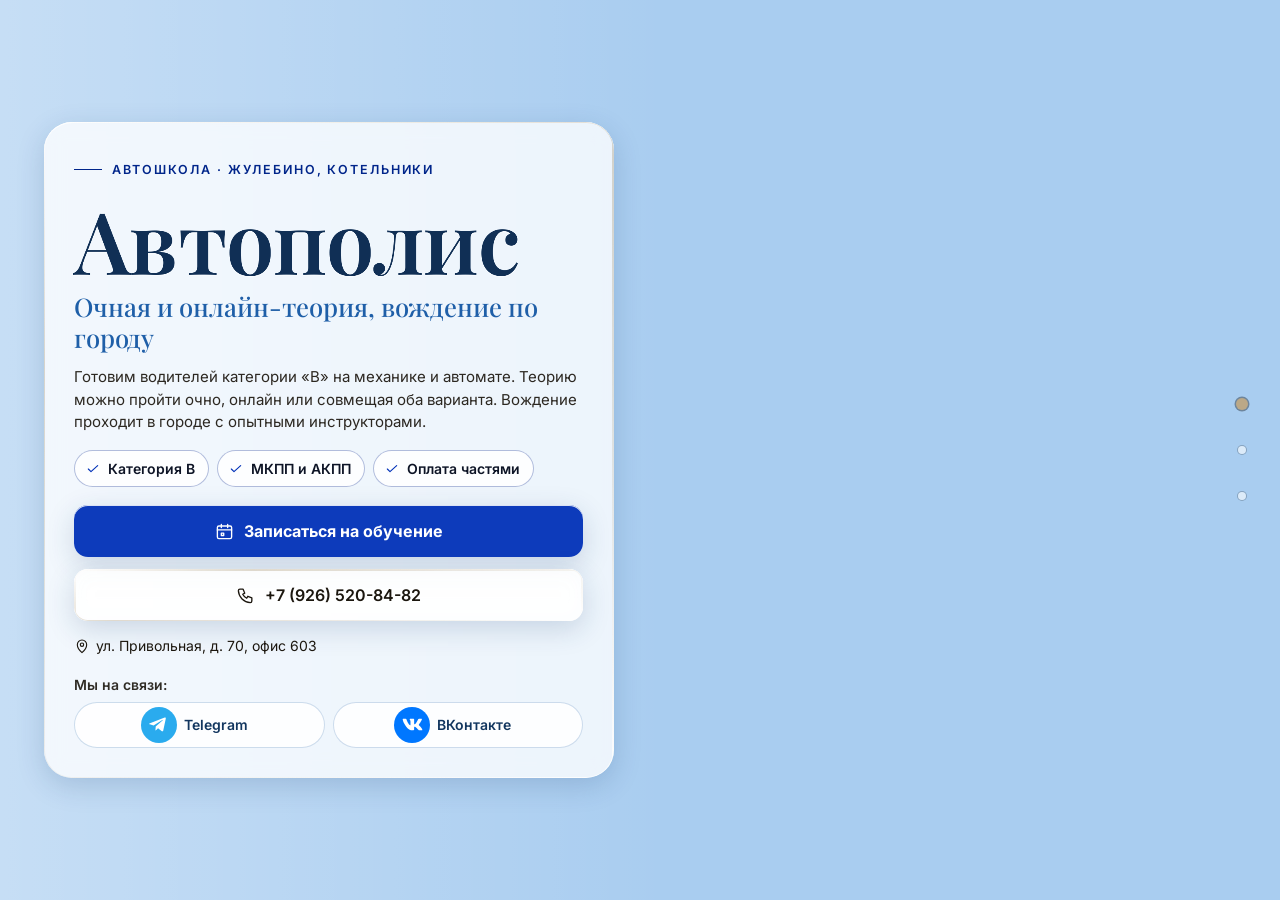
==== index.html @ 6a0407eb "Автошкола: этап 1 — главная, цены, контакты" ====
<!DOCTYPE html>
<html lang="ru" data-theme="light">
<head>
<meta charset="utf-8">
<meta name="viewport" content="width=device-width, initial-scale=1, viewport-fit=cover">
<title>Автошкола «Автополис» в Жулебино — права категории B, от 38 990 ₽</title>
<meta name="description" content="Автошкола «Автополис» в Жулебино, Москва: категория B, механика и автомат, очная и онлайн-теория, вождение по городу. Тарифы от 38 990 ₽. Телефон +7 (926) 520-84-82.">
<meta name="robots" content="noindex, nofollow, noarchive">
<meta name="geo.region" content="RU-SPE">
<meta name="geo.placename" content="Санкт-Петербург">
<meta name="geo.position" content="59.8944504;30.4585142">
<meta name="ICBM" content="59.8944504, 30.4585142">
<meta property="og:type" content="website">
<meta property="og:locale" content="ru_RU">
<meta property="og:site_name" content="Автошкола «Автополис»">
<meta property="og:title" content="Автошкола «Автополис» в Жулебино — права категории B, от 38 990 ₽">
<meta property="og:description" content="Автошкола «Автополис» в Жулебино, Москва: категория B, механика и автомат, очная и онлайн-теория, вождение по городу. Тарифы от 38 990 ₽. Телефон +7 (926) 520-84-82.">
<meta name="twitter:card" content="summary_large_image">
<meta name="twitter:title" content="Автошкола «Автополис» в Жулебино — права категории B, от 38 990 ₽">
<meta name="twitter:description" content="Автошкола «Автополис» в Жулебино, Москва: категория B, механика и автомат, очная и онлайн-теория, вождение по городу. Тарифы от 38 990 ₽. Телефон +7 (926) 520-84-82.">
<meta name="theme-color" content="#f0f4fe">
<link rel="icon" href="data:image/svg+xml,%3Csvg%20xmlns%3D%22http%3A//www.w3.org/2000/svg%22%20viewBox%3D%220%200%2064%2064%22%3E%3Crect%20width%3D%2264%22%20height%3D%2264%22%20rx%3D%2214%22%20fill%3D%22%231f5fa8%22/%3E%3Ccircle%20cx%3D%2232%22%20cy%3D%2232%22%20r%3D%2217%22%20fill%3D%22none%22%20stroke%3D%22%23fff%22%20stroke-width%3D%225%22/%3E%3Ccircle%20cx%3D%2232%22%20cy%3D%2232%22%20r%3D%225%22%20fill%3D%22%23ffc54d%22/%3E%3C/svg%3E">
<script>document.documentElement.classList.add('js');try{var _i=parseInt(localStorage.getItem('nb_fs2'),10),_f=[1,1.15,1.3,1.5][_i];if(_f)document.documentElement.style.setProperty('--fs',_f)}catch(e){}</script>
<style id="hero-timing">:root{--hero-d:1.2s}</style>
<link rel="preload" as="image" href="img/hero-poster.jpg" fetchpriority="high">
<!-- шрифты лежат внутри сайта: Google Fonts у российской аудитории режется -->
<style>
@font-face{font-family:'Inter';font-style:normal;font-weight:400;font-display:swap;src:url(assets/fonts/inter-400-cyrillic-ext.woff2) format('woff2');unicode-range:U+0460-052F, U+1C80-1C8A, U+20B4, U+2DE0-2DFF, U+A640-A69F, U+FE2E-FE2F}
@font-face{font-family:'Inter';font-style:normal;font-weight:400;font-display:swap;src:url(assets/fonts/inter-400-cyrillic.woff2) format('woff2');unicode-range:U+0301, U+0400-045F, U+0490-0491, U+04B0-04B1, U+2116}
@font-face{font-family:'Inter';font-style:normal;font-weight:400;font-display:swap;src:url(assets/fonts/inter-400-latin-ext.woff2) format('woff2');unicode-range:U+0100-02BA, U+02BD-02C5, U+02C7-02CC, U+02CE-02D7, U+02DD-02FF, U+0304, U+0308, U+0329, U+1D00-1DBF, U+1E00-1E9F, U+1EF2-1EFF, U+2020, U+20A0-20AB, U+20AD-20C0, U+2113, U+2C60-2C7F, U+A720-A7FF}
@font-face{font-family:'Inter';font-style:normal;font-weight:400;font-display:swap;src:url(assets/fonts/inter-400-latin.woff2) format('woff2');unicode-range:U+0000-00FF, U+0131, U+0152-0153, U+02BB-02BC, U+02C6, U+02DA, U+02DC, U+0304, U+0308, U+0329, U+2000-206F, U+20AC, U+2122, U+2191, U+2193, U+2212, U+2215, U+FEFF, U+FFFD}
@font-face{font-family:'Inter';font-style:normal;font-weight:500;font-display:swap;src:url(assets/fonts/inter-500-cyrillic-ext.woff2) format('woff2');unicode-range:U+0460-052F, U+1C80-1C8A, U+20B4, U+2DE0-2DFF, U+A640-A69F, U+FE2E-FE2F}
@font-face{font-family:'Inter';font-style:normal;font-weight:500;font-display:swap;src:url(assets/fonts/inter-500-cyrillic.woff2) format('woff2');unicode-range:U+0301, U+0400-045F, U+0490-0491, U+04B0-04B1, U+2116}
@font-face{font-family:'Inter';font-style:normal;font-weight:500;font-display:swap;src:url(assets/fonts/inter-500-latin-ext.woff2) format('woff2');unicode-range:U+0100-02BA, U+02BD-02C5, U+02C7-02CC, U+02CE-02D7, U+02DD-02FF, U+0304, U+0308, U+0329, U+1D00-1DBF, U+1E00-1E9F, U+1EF2-1EFF, U+2020, U+20A0-20AB, U+20AD-20C0, U+2113, U+2C60-2C7F, U+A720-A7FF}
@font-face{font-family:'Inter';font-style:normal;font-weight:500;font-display:swap;src:url(assets/fonts/inter-500-latin.woff2) format('woff2');unicode-range:U+0000-00FF, U+0131, U+0152-0153, U+02BB-02BC, U+02C6, U+02DA, U+02DC, U+0304, U+0308, U+0329, U+2000-206F, U+20AC, U+2122, U+2191, U+2193, U+2212, U+2215, U+FEFF, U+FFFD}
@font-face{font-family:'Inter';font-style:normal;font-weight:600;font-display:swap;src:url(assets/fonts/inter-600-cyrillic-ext.woff2) format('woff2');unicode-range:U+0460-052F, U+1C80-1C8A, U+20B4, U+2DE0-2DFF, U+A640-A69F, U+FE2E-FE2F}
@font-face{font-family:'Inter';font-style:normal;font-weight:600;font-display:swap;src:url(assets/fonts/inter-600-cyrillic.woff2) format('woff2');unicode-range:U+0301, U+0400-045F, U+0490-0491, U+04B0-04B1, U+2116}
@font-face{font-family:'Inter';font-style:normal;font-weight:600;font-display:swap;src:url(assets/fonts/inter-600-latin-ext.woff2) format('woff2');unicode-range:U+0100-02BA, U+02BD-02C5, U+02C7-02CC, U+02CE-02D7, U+02DD-02FF, U+0304, U+0308, U+0329, U+1D00-1DBF, U+1E00-1E9F, U+1EF2-1EFF, U+2020, U+20A0-20AB, U+20AD-20C0, U+2113, U+2C60-2C7F, U+A720-A7FF}
@font-face{font-family:'Inter';font-style:normal;font-weight:600;font-display:swap;src:url(assets/fonts/inter-600-latin.woff2) format('woff2');unicode-range:U+0000-00FF, U+0131, U+0152-0153, U+02BB-02BC, U+02C6, U+02DA, U+02DC, U+0304, U+0308, U+0329, U+2000-206F, U+20AC, U+2122, U+2191, U+2193, U+2212, U+2215, U+FEFF, U+FFFD}
@font-face{font-family:'Inter';font-style:normal;font-weight:700;font-display:swap;src:url(assets/fonts/inter-700-cyrillic-ext.woff2) format('woff2');unicode-range:U+0460-052F, U+1C80-1C8A, U+20B4, U+2DE0-2DFF, U+A640-A69F, U+FE2E-FE2F}
@font-face{font-family:'Inter';font-style:normal;font-weight:700;font-display:swap;src:url(assets/fonts/inter-700-cyrillic.woff2) format('woff2');unicode-range:U+0301, U+0400-045F, U+0490-0491, U+04B0-04B1, U+2116}
@font-face{font-family:'Inter';font-style:normal;font-weight:700;font-display:swap;src:url(assets/fonts/inter-700-latin-ext.woff2) format('woff2');unicode-range:U+0100-02BA, U+02BD-02C5, U+02C7-02CC, U+02CE-02D7, U+02DD-02FF, U+0304, U+0308, U+0329, U+1D00-1DBF, U+1E00-1E9F, U+1EF2-1EFF, U+2020, U+20A0-20AB, U+20AD-20C0, U+2113, U+2C60-2C7F, U+A720-A7FF}
@font-face{font-family:'Inter';font-style:normal;font-weight:700;font-display:swap;src:url(assets/fonts/inter-700-latin.woff2) format('woff2');unicode-range:U+0000-00FF, U+0131, U+0152-0153, U+02BB-02BC, U+02C6, U+02DA, U+02DC, U+0304, U+0308, U+0329, U+2000-206F, U+20AC, U+2122, U+2191, U+2193, U+2212, U+2215, U+FEFF, U+FFFD}
@font-face{font-family:'Playfair Display';font-style:normal;font-weight:500;font-display:swap;src:url(assets/fonts/playfair-display-500-cyrillic.woff2) format('woff2');unicode-range:U+0301, U+0400-045F, U+0490-0491, U+04B0-04B1, U+2116}
@font-face{font-family:'Playfair Display';font-style:normal;font-weight:500;font-display:swap;src:url(assets/fonts/playfair-display-500-latin-ext.woff2) format('woff2');unicode-range:U+0100-02BA, U+02BD-02C5, U+02C7-02CC, U+02CE-02D7, U+02DD-02FF, U+0304, U+0308, U+0329, U+1D00-1DBF, U+1E00-1E9F, U+1EF2-1EFF, U+2020, U+20A0-20AB, U+20AD-20C0, U+2113, U+2C60-2C7F, U+A720-A7FF}
@font-face{font-family:'Playfair Display';font-style:normal;font-weight:500;font-display:swap;src:url(assets/fonts/playfair-display-500-latin.woff2) format('woff2');unicode-range:U+0000-00FF, U+0131, U+0152-0153, U+02BB-02BC, U+02C6, U+02DA, U+02DC, U+0304, U+0308, U+0329, U+2000-206F, U+20AC, U+2122, U+2191, U+2193, U+2212, U+2215, U+FEFF, U+FFFD}
@font-face{font-family:'Playfair Display';font-style:normal;font-weight:600;font-display:swap;src:url(assets/fonts/playfair-display-600-cyrillic.woff2) format('woff2');unicode-range:U+0301, U+0400-045F, U+0490-0491, U+04B0-04B1, U+2116}
@font-face{font-family:'Playfair Display';font-style:normal;font-weight:600;font-display:swap;src:url(assets/fonts/playfair-display-600-latin-ext.woff2) format('woff2');unicode-range:U+0100-02BA, U+02BD-02C5, U+02C7-02CC, U+02CE-02D7, U+02DD-02FF, U+0304, U+0308, U+0329, U+1D00-1DBF, U+1E00-1E9F, U+1EF2-1EFF, U+2020, U+20A0-20AB, U+20AD-20C0, U+2113, U+2C60-2C7F, U+A720-A7FF}
@font-face{font-family:'Playfair Display';font-style:normal;font-weight:600;font-display:swap;src:url(assets/fonts/playfair-display-600-latin.woff2) format('woff2');unicode-range:U+0000-00FF, U+0131, U+0152-0153, U+02BB-02BC, U+02C6, U+02DA, U+02DC, U+0304, U+0308, U+0329, U+2000-206F, U+20AC, U+2122, U+2191, U+2193, U+2212, U+2215, U+FEFF, U+FFFD}
/* ===== Notary site — generator stylesheet (light warm base, dark theme by toggle) ===== */
:root{
  --p100:#665230; --p90:#97825e; --p80:#bba887; --p70:#c2b9a9; --p50:#dad5ce; --p40:#e0dedb;
  --p30:#eeece9; --p20:#f1f1f0; --p10:#f8f8f8; --n100:#0e0f11; --n90:#3c404b; --n10:#fff;

  --bg:var(--p10); --bg2:var(--p20); --bg3:var(--p30); --card:var(--n10); --text:var(--n100); --muted:var(--n90);
  --line:var(--p50); --line2:var(--p40); --accent:var(--p90); --accent-d:var(--p100); --accent-l:var(--p80); --accent-soft:var(--p30);
  --on-accent:#fff; --shadow:0 1px 10px rgba(51,51,51,.10); --shadow-lg:0 12px 40px rgba(30,24,10,.14);
  --hero-ov1:rgba(14,15,17,.72); --hero-ov2:rgba(14,15,17,.30); --sec-ov:rgba(248,248,248,.72);
  --ok:#2e8b57; --bad:#b4453b;
  /* те же цвета составляющими: rgba() понимают все браузеры, color-mix() — нет */
  --bg-rgb:248,248,248; --card-rgb:255,255,255; --accent-rgb:151,130,94; --ok-rgb:46,139,87;

  --zc:var(--fs); --fs:1; --vwu:calc(1vw / var(--fs)); --vhu:calc(1vh / var(--fs));   /* масштаб текста (А−/А+) и «честные» vw/vh под ним */
  --hdr-h:68px; --bar-h:70px; --vh:calc(100*var(--vhu)); --gap:24px; --radius:14px; --radius-s:10px;
  --font:"Inter",Tahoma,Arial,sans-serif; --serif:"Playfair Display",Georgia,"Times New Roman",serif;
  --ease:cubic-bezier(.65,.05,.36,1); --speed:520ms;
}
html[data-theme="dark"]{
  --bg:#17150f; --bg2:#1d1a13; --bg3:#252117; --card:#221e15; --text:#f1ebdf; --muted:#b9ae98;
  --line:#3a3325; --line2:#2f2a1e; --accent:#c9b17f; --accent-d:#e0cf9f; --accent-l:#8d7b58; --accent-soft:#2a251a;
  --on-accent:#17150f; --shadow:0 1px 12px rgba(0,0,0,.45); --shadow-lg:0 14px 40px rgba(0,0,0,.55);
  --hero-ov1:rgba(10,9,6,.80); --hero-ov2:rgba(10,9,6,.40); --sec-ov:rgba(16,15,12,.76);
  --bg-rgb:23,21,15; --card-rgb:34,30,21; --accent-rgb:201,177,127;
}

*,*::before,*::after{box-sizing:border-box}
/* А−/А+: весь сайт — шапка, плашки, меню, формы, окна — растёт пропорционально, как при увеличении масштаба в браузере */
html{-webkit-text-size-adjust:100%;scroll-behavior:auto;zoom:var(--fs,1)}
html,body{height:100%;margin:0;overflow:hidden;background:var(--bg);color:var(--text);
  font-family:var(--font);font-size:16px;line-height:1.55;-webkit-font-smoothing:antialiased}
body{overscroll-behavior:none;position:relative}
a{color:inherit;text-decoration:none}
img{display:block;max-width:100%}
button{font:inherit;color:inherit;background:none;border:0;padding:0;cursor:pointer}
input,select,textarea{font:inherit;color:inherit}
h1,h2,h3,h4,p{margin:0}
ul{margin:0;padding:0;list-style:none}
svg{display:block}
.ico{width:22px;height:22px;stroke:currentColor;fill:none;stroke-width:1.7;stroke-linecap:round;stroke-linejoin:round;flex:none}
.vh{position:absolute!important;width:1px;height:1px;overflow:hidden;clip:rect(0 0 0 0);white-space:nowrap}

/* ---------- typography helpers ---------- */
.kicker{display:inline-flex;align-items:center;gap:10px;font-size:13px;font-weight:600;letter-spacing:.14em;text-transform:uppercase;color:var(--accent)}
.kicker::before{content:"";width:28px;height:1px;background:var(--accent)}
.h2{font-size:clamp(26px,calc(3.2*var(--vwu,1vw)),40px);font-weight:600;letter-spacing:-.02em;line-height:1.12;margin-top:10px}
.lead{color:var(--muted);font-size:17px;max-width:640px;margin-top:12px}
.sec-head{margin-bottom:28px}
#contacts .sec-head{margin-bottom:18px}

/* ---------- buttons ---------- */
.btn{display:inline-flex;align-items:center;justify-content:center;gap:10px;min-height:48px;padding:0 22px;border-radius:999px;
  font-weight:600;font-size:15px;line-height:1;border:1.5px solid transparent;transition:background .25s,color .25s,border-color .25s,transform .2s,box-shadow .25s;white-space:nowrap}
.btn:active{transform:translateY(1px)}
.btn-primary{background:var(--accent-d);color:var(--on-accent);border-color:var(--accent-d)}
.btn-primary:hover{background:var(--accent);border-color:var(--accent);color:#fff}
html[data-theme="dark"] .btn-primary:hover{color:#17150f}
.btn-ghost{border-color:var(--line);color:var(--text);background:var(--card)}
.btn-ghost:hover{border-color:var(--accent);color:var(--accent-d)}
.btn-light{background:rgba(255,255,255,.14);color:#fff;border-color:rgba(255,255,255,.55);backdrop-filter:blur(6px)}
.btn-light:hover{background:#fff;color:var(--n100)}
.btn-white{background:#fff;color:var(--n100);border-color:#fff}
.btn-white:hover{background:var(--p30);border-color:var(--p30)}
.btn .ico{width:18px;height:18px}
.btn-sm{min-height:44px;padding:0 16px;font-size:14px}

/* ---------- header ---------- */
.hdr{position:fixed;top:0;left:0;right:0;height:var(--hdr-h);z-index:200;display:flex;align-items:center;
  zoom:calc(1 / var(--zc,1)); --vwu:1vw; --vhu:1vh;   /* А−/А+ шапку не трогают: она всегда как при 100 % (страница в zoom, шапка — встречный zoom) */
  background:rgba(var(--bg-rgb),.88);backdrop-filter:blur(12px);-webkit-backdrop-filter:blur(12px);
  border-bottom:1px solid var(--line2);transition:background .3s}
.hdr-in{width:100%;max-width:1280px;margin:0 auto;padding:0 28px;display:flex;align-items:center;gap:24px}
.brand{display:flex;align-items:center;gap:12px;min-width:0;min-height:44px}
.mono-img{object-fit:contain;background:#fff;padding:2px;box-sizing:border-box}
.mono{width:42px;height:42px;border-radius:12px;background:var(--accent-d);color:var(--on-accent);display:grid;place-items:center;
  font-family:var(--serif);font-size:20px;font-weight:600;flex:none;letter-spacing:.02em}
.brand-t{display:flex;flex-direction:column;line-height:1.15;min-width:0}
.brand-n{font-weight:600;font-size:15px;white-space:nowrap;overflow:hidden;text-overflow:ellipsis}
.brand-s{font-size:13px;color:var(--muted);white-space:nowrap;overflow:hidden;text-overflow:ellipsis}
.nav{display:flex;align-items:center;gap:4px;margin-left:auto}
.nav > li{position:relative}
.nav-a{display:inline-flex;align-items:center;gap:6px;min-height:44px;padding:10px 12px;border-radius:8px;font-size:14px;font-weight:500;color:var(--text);opacity:.8;transition:opacity .2s,background .2s}
.nav-a:hover,.nav-a.cur,.nav > li.open > .nav-a{opacity:1;background:var(--bg3)}
.nav-a .chev{width:14px;height:14px;transition:transform .25s}
.nav > li.open > .nav-a .chev{transform:rotate(180deg)}
.hdr-tools{display:flex;align-items:center;gap:6px;margin-left:8px}
.tool{width:44px;height:44px;border-radius:10px;display:grid;place-items:center;color:var(--text);opacity:.8;transition:background .2s,opacity .2s}
.tool:hover{background:var(--bg3);opacity:1}
.tool .ico{width:20px;height:20px}
.tool-lang{width:auto;padding:0 10px;gap:6px;font-size:13px;font-weight:600;letter-spacing:.04em;display:flex;align-items:center}
.lang-wrap{position:relative}
.lang-dd{position:absolute;right:0;top:calc(100% + 8px);background:var(--card);border:1px solid var(--line);border-radius:12px;box-shadow:var(--shadow-lg);
  padding:6px;min-width:190px;display:none;z-index:210}
.lang-wrap.open .lang-dd{display:block}
.lang-dd button,.lang-dd a{display:flex;width:100%;align-items:center;gap:10px;min-height:44px;padding:9px 12px;border-radius:8px;font-size:14px;text-align:left}
.lang-dd button:hover,.lang-dd a:hover{background:var(--bg3)}
.lang-dd button.cur,.lang-dd a.cur{color:var(--accent-d);font-weight:600}
.lang-dd b{font-size:13px;letter-spacing:.08em;width:26px;color:var(--muted)}
.hdr-book{margin-left:4px}
.burger{display:none}
.moon,.sun{display:none}
html[data-theme="dark"] .sun{display:block}
html:not([data-theme="dark"]) .moon{display:block}

/* mega menu */
.mega{position:absolute;left:50%;top:calc(100% + 10px);transform:translateX(-50%);width:min(980px,calc(calc(100*var(--vwu,1vw)) - 40px));
  background:var(--card);border:1px solid var(--line);border-radius:16px;box-shadow:var(--shadow-lg);padding:20px;display:none;z-index:210}
.nav > li.open > .mega{display:block}
.mega-head{display:flex;justify-content:space-between;align-items:baseline;gap:16px;padding:0 6px 14px;border-bottom:1px solid var(--line2);margin-bottom:12px}
.mega-head b{font-size:14px}
.mega-head span{font-size:13px;color:var(--muted)}
.mega-grid{display:grid;grid-template-columns:repeat(2,1fr);gap:4px}
.mega-it{display:flex;gap:12px;align-items:flex-start;padding:10px 12px;border-radius:10px;text-align:left;width:100%;transition:background .2s}
.mega-it:hover{background:var(--bg3)}
.mega-it .cic{width:38px;height:38px;border-radius:10px;background:var(--accent-soft);color:var(--accent-d);display:grid;place-items:center;flex:none}
.mega-it .cic .ico{width:20px;height:20px}
.mega-it b{display:block;font-size:14px;font-weight:600}
.mega-it small{display:block;font-size:13px;color:var(--muted);line-height:1.35;margin-top:2px}
.mega-it em{font-style:normal;font-size:13px;color:var(--accent);margin-top:3px;display:block}

/* mobile menu */
.mmenu{position:fixed;top:calc(var(--hdr-h) / var(--zc,1));left:0;right:0;bottom:var(--bar-h);z-index:190;background:var(--bg);overflow-y:auto;padding:14px 18px 30px;display:none}
.mmenu.open{display:block}
.mmenu a,.mmenu .macc > button{display:flex;align-items:center;justify-content:space-between;width:100%;padding:14px 6px;border-bottom:1px solid var(--line2);font-size:17px;font-weight:500;text-align:left}
.mmenu .macc > button .chev{width:18px;height:18px;transition:transform .25s}
.mmenu .macc.open > button .chev{transform:rotate(180deg)}
.mmenu .macc-list{display:none;padding:4px 0 8px}
.mmenu .macc.open .macc-list{display:block}
.mmenu .macc-list button{display:flex;align-items:center;gap:12px;width:100%;padding:11px 8px;border-radius:10px;text-align:left;font-size:15px}
.mmenu .macc-list button:hover{background:var(--bg3)}
.mmenu .macc-list .cic{width:32px;height:32px;border-radius:8px;background:var(--accent-soft);color:var(--accent-d);display:grid;place-items:center;flex:none}
.mmenu .macc-list .cic .ico{width:17px;height:17px}
.mmenu-foot{display:flex;flex-wrap:wrap;gap:8px;margin-top:18px}
.mmenu-foot .btn{flex:1}

/* ---------- full-page scroller ---------- */
.fp{position:relative;width:100%;height:var(--vh);overflow:hidden}
.fp-track{will-change:transform;transition:transform var(--speed) var(--ease)}
.fp-track.no-anim{transition:none}
.sec{position:relative;height:var(--vh);width:100%;overflow:hidden}
.sec-scroll{height:100%;overflow-y:auto;overflow-x:hidden;display:flex;flex-direction:column;
  padding:calc(var(--hdr-h) / var(--zc,1) + 20px) 28px calc(var(--bar-h) + 96px);-webkit-overflow-scrolling:touch;scrollbar-width:thin;scrollbar-color:var(--line) transparent}
.wrap{margin:auto;width:100%;max-width:1180px}
.sec-alt{background:var(--bg2)}

/* reveal animation */
.rv{opacity:0;transform:translateY(18px);transition:opacity .7s ease,transform .7s ease;transition-delay:calc(var(--i,0) * 90ms)}
.sec.active .rv{opacity:1;transform:none}

/* side dots */
.dots{position:fixed;right:16px;top:50%;transform:translateY(-50%);z-index:150;display:flex;flex-direction:column;gap:2px}
.dots button{position:relative;width:44px;height:44px;display:grid;place-items:center}
.dots button::after{content:"";width:8px;height:8px;border-radius:50%;background:var(--muted);opacity:.45;transition:transform .25s,opacity .25s,background .25s}
.dots button:hover::after{opacity:.9}
.dots button.cur::after{background:var(--accent);opacity:1;transform:scale(1.5)}
.dots button span{position:absolute;right:32px;top:50%;transform:translateY(-50%) translateX(6px);background:var(--n100);color:#fff;font-size:13px;
  padding:5px 10px;border-radius:6px;white-space:nowrap;opacity:0;pointer-events:none;transition:opacity .2s,transform .2s}
.dots button:hover span{opacity:1;transform:translateY(-50%)}
.sec-hero ~ .dots{color:#fff}
body[data-sec="0"] .dots button::after{background:#fff}
body[data-sec="0"] .dots button.cur::after{background:var(--p80)}

.sec:not(.sec-hero) .sec-scroll{position:relative;z-index:1}

.status{display:inline-flex;align-items:center;gap:8px;padding:8px 14px 8px 10px;border-radius:999px;background:rgba(255,255,255,.12);border:1px solid rgba(255,255,255,.28);font-size:13px;backdrop-filter:blur(6px)}
.status i{width:9px;height:9px;border-radius:50%;background:#7bd389;box-shadow:0 0 0 3px rgba(123,211,137,.28)}
.status.closed i{background:#f08a7e;box-shadow:0 0 0 3px rgba(240,138,126,.28)}
.status.soon i{background:#f0c674;box-shadow:0 0 0 3px rgba(240,198,116,.28)}
.status span{opacity:.85}
.addr-link{display:inline-flex;align-items:center;gap:6px;border-bottom:1px solid currentColor;padding:13px 0 14px;margin:-13px 0 -14px;transition:color .2s}
.addr-link:hover{color:var(--accent)}
.addr-link .ico{width:16px;height:16px}

/* ---------- services ---------- */
.svc-grid{display:grid;grid-template-columns:repeat(5,1fr);gap:14px}
.svc{display:flex;flex-direction:column;align-items:flex-start;gap:10px;padding:18px 16px 16px;border-radius:var(--radius);background:var(--card);border:1px solid var(--line2);
  text-align:left;min-height:170px;transition:transform .25s,box-shadow .25s,border-color .25s;position:relative}
.svc:hover{transform:translateY(-3px);box-shadow:var(--shadow-lg);border-color:var(--accent-l)}
.svc .cic{width:44px;height:44px;border-radius:12px;background:var(--accent-soft);color:var(--accent-d);display:grid;place-items:center}
.svc b{font-size:15px;font-weight:600;line-height:1.3}
.svc small{font-size:13px;color:var(--muted);line-height:1.35}
.svc em{font-style:normal;font-size:13px;color:var(--accent);margin-top:auto;padding-top:6px;display:inline-flex;align-items:center;gap:4px}
.svc em .ico{width:12px;height:12px}

/* ---------- about ---------- */
.about{display:grid;grid-template-columns:1.15fr .85fr;gap:48px;align-items:start}
.about-txt p{color:var(--muted);margin-top:14px;font-size:16px}
.about-txt p:first-of-type{color:var(--text)}
.quote{margin-top:22px;padding:16px 20px;border-left:3px solid var(--accent);background:var(--card);border-radius:0 12px 12px 0;font-family:var(--serif);font-size:18px;line-height:1.45;color:var(--text)}
.creds{display:grid;gap:10px}
.cred{display:flex;gap:14px;align-items:center;padding:14px 16px;border-radius:12px;background:var(--card);border:1px solid var(--line2)}
.cred .cic{width:40px;height:40px;border-radius:10px;background:var(--accent-soft);color:var(--accent-d);display:grid;place-items:center;flex:none}
.cred .cic .ico{width:20px;height:20px}
.cred small{display:block;font-size:13px;color:var(--muted);text-transform:uppercase;letter-spacing:.06em}
.cred b{display:block;font-size:15px;font-weight:600;line-height:1.3}
.chips{display:flex;flex-wrap:wrap;gap:8px;margin-top:16px}
.chips li{padding:8px 14px;border-radius:999px;border:1px solid var(--accent-l);color:var(--accent-d);font-size:13.5px;font-weight:500;background:var(--card)}
.strong-lbl{margin-top:22px;font-size:13px;text-transform:uppercase;letter-spacing:.1em;color:var(--muted)}

/* ---------- how ---------- */
.steps{display:grid;grid-template-columns:repeat(5,1fr);gap:16px;position:relative;margin-top:14px}
.steps::before{content:"";position:absolute;left:8%;right:8%;top:30px;height:1px;background:var(--line)}
.step{position:relative;padding:0 8px}
.step-n{width:60px;height:60px;border-radius:50%;background:var(--card);border:1.5px solid var(--accent-l);color:var(--accent-d);display:grid;place-items:center;
  font-family:var(--serif);font-size:24px;font-weight:600;position:relative;z-index:1;transition:background .4s,color .4s}
.sec.active .step-n{animation:pop .6s var(--ease) both;animation-delay:calc(var(--i) * 140ms + 150ms)}
@keyframes pop{0%{transform:scale(.6);opacity:0}60%{transform:scale(1.08);opacity:1}100%{transform:scale(1)}}
.step b{display:block;margin-top:16px;font-size:17px;font-weight:600}
.step p{color:var(--muted);font-size:14.5px;margin-top:6px}

/* ---------- reviews ---------- */
.reviews{display:grid;grid-template-columns:300px 1fr;gap:28px;align-items:start}
.rsum{background:var(--card);border:1px solid var(--line2);border-radius:var(--radius);padding:26px 24px;text-align:center}
.rsum .big{font-family:var(--serif);font-size:64px;line-height:1;font-weight:500;color:var(--accent-d)}
.stars{display:inline-flex;gap:3px;--fill:100%}
.stars svg{width:20px;height:20px}
.stars .st{fill:var(--line);stroke:none}
.stars .st.on{fill:#e7b73b}
.stars .st.half{fill:url(#halfgrad)}
.rsum .stars{margin-top:8px}
.rsum p{color:var(--muted);font-size:13.5px;margin-top:10px;line-height:1.4}
.rsum .btn{margin-top:16px;width:100%}
.rsum .gis{display:block;margin:10px 0 -14px;padding:14px 0;font-size:13px;color:var(--accent-d);text-decoration:underline;text-underline-offset:3px}
.rgrid{display:grid;grid-template-columns:repeat(2,1fr);gap:14px}
.rev{background:var(--card);border:1px solid var(--line2);border-radius:var(--radius);padding:20px;display:flex;flex-direction:column;gap:10px}
.rev .stars svg{width:15px;height:15px}
.rev p{font-size:14.5px;line-height:1.5;flex:1}
.rev p::before{content:"“";font-family:var(--serif);color:var(--accent);font-size:22px;line-height:0;margin-right:4px;vertical-align:-6px}
.rev-meta{display:flex;flex-wrap:wrap;justify-content:space-between;gap:4px 10px;align-items:baseline;font-size:13px;color:var(--muted)}
.rev-meta b{color:var(--text);font-weight:600}
.rev-src{display:inline-flex;align-items:center;gap:5px;white-space:nowrap;margin-left:auto}
.rev-src i{width:6px;height:6px;border-radius:50%;background:var(--accent)}
.rev-sample{color:var(--muted);font-style:italic;opacity:.85}
.rev-real{color:var(--accent-d);font-weight:600}
.rev-real i{background:var(--ok)}
.rev-is-real{border-color:var(--accent-l)}
.demo-note{margin-top:14px;max-width:760px;font-size:13.5px;line-height:1.45;color:var(--muted);background:var(--accent-soft);
  border-left:3px solid var(--accent);border-radius:0 8px 8px 0;padding:8px 12px}
.rnote{margin-top:14px;font-size:13px;color:var(--muted)}

/* ---------- faq ---------- */
.faq{display:grid;grid-template-columns:1fr 1fr;gap:0 32px;align-items:start}
.faq-col{display:flex;flex-direction:column}
.fq{border-bottom:1px solid var(--line)}
.fq > button{display:flex;width:100%;align-items:center;justify-content:space-between;gap:16px;min-height:44px;padding:16px 4px;text-align:left;font-weight:600;font-size:15.5px;line-height:1.35}
.fq > button .pl{width:26px;height:26px;border-radius:50%;border:1px solid var(--line);display:grid;place-items:center;flex:none;color:var(--accent-d);transition:transform .3s,background .3s}
.fq > button .pl .ico{width:14px;height:14px}
.fq.open > button .pl{transform:rotate(45deg);background:var(--accent-soft)}
.fq-a{display:grid;grid-template-rows:0fr;transition:grid-template-rows .35s var(--ease)}
.fq.open .fq-a{grid-template-rows:1fr}
.fq-a > div{overflow:hidden}
.fq-a p{color:var(--muted);font-size:14.5px;padding:0 4px 16px;line-height:1.55}
.fq-a .faq-note{font-size:13px;color:var(--accent-d);padding-bottom:6px}
.fq-a .faq-note:empty{display:none}

/* ---------- contacts ---------- */
.contacts{display:grid;grid-template-columns:1fr 1.05fr 1fr;gap:18px;align-items:stretch}
.contacts .cbox{padding:16px 18px}
.cbox{background:var(--card);border:1px solid var(--line2);border-radius:var(--radius);padding:20px}
.cl{display:grid;gap:12px}
.cl li{display:flex;gap:12px;align-items:flex-start}
.cl .cic{width:36px;height:36px;border-radius:10px;background:var(--accent-soft);color:var(--accent-d);display:grid;place-items:center;flex:none}
.cl .cic .ico{width:18px;height:18px}
.cl small{display:block;font-size:13px;color:var(--muted);text-transform:uppercase;letter-spacing:.06em}
.cl b{display:block;font-weight:500;font-size:15px;line-height:1.4}
.cl a.tel,.cl a.mail{display:block;padding:14px 0;margin:-14px 0}
.cl a.tel:hover,.cl a.mail:hover{color:var(--accent-d)}
.hours-link{display:inline-block;font-size:13px;color:var(--accent-d);text-decoration:underline;text-underline-offset:3px;padding:14px 0;margin:-14px 0}
.cl .msgs{display:flex;gap:8px;margin-top:4px;flex-wrap:wrap}
.cl .msgs a{display:inline-flex;align-items:center;gap:6px;padding:6px 10px;border-radius:8px;border:1px solid var(--line);font-size:13px;min-height:44px}
.cl .msgs a .ico{width:16px;height:16px}
.mapbox{display:flex;flex-direction:column;gap:12px;padding:12px}
.map{flex:1;min-height:280px;border-radius:10px;overflow:hidden;border:1px solid var(--line);background:var(--bg3);position:relative}
.map iframe{width:100%;height:100%;border:0;position:absolute;inset:0}
.map-actions{display:flex;gap:8px;flex-wrap:wrap}
.map-actions .btn{flex:1;min-height:44px;font-size:14px;padding:0 12px}

/* form */
.form h3{font-size:19px;font-weight:600}
.form .fdesc{color:var(--muted);font-size:13.5px;margin-top:6px}
.fg{display:grid;gap:8px;margin-top:12px}
.f2{display:grid;grid-template-columns:1fr 1fr;gap:10px}
.fld{display:flex;flex-direction:column;gap:4px}
.fld label{font-size:13px;color:var(--muted);font-weight:500}
.fld input,.fld select,.fld textarea{width:100%;background:var(--bg);border:1px solid var(--line);border-radius:10px;padding:8px 12px;font-size:14px;transition:border-color .2s,box-shadow .2s;min-height:44px}
.fld textarea{min-height:48px;resize:vertical}
.fld input:focus,.fld select:focus,.fld textarea:focus{outline:0;border-color:var(--accent);box-shadow:0 0 0 3px rgba(var(--accent-rgb),.22)}
.fld.err input,.fld.err select{border-color:var(--bad)}
.ferr{font-size:13px;color:var(--bad);display:none}
.fld.err .ferr{display:block}
.fnote{font-size:13px;color:var(--muted);margin-top:8px;line-height:1.4}
.fok{display:none;margin-top:10px;padding:10px 12px;border-radius:10px;background:rgba(var(--ok-rgb),.12);color:var(--ok);font-size:13.5px}
.fok.show{display:block}

.foot{margin-top:18px;padding-top:12px;padding-left:250px;flex-wrap:nowrap;align-items:flex-start;border-top:1px solid var(--line2);display:flex;justify-content:space-between;gap:16px;flex-wrap:wrap;font-size:13px;color:var(--muted)}
.foot p{max-width:none}
.foot .fl{white-space:nowrap;flex:none}
.foot .fl a{margin-left:14px;padding:14px 0;margin-top:-14px;margin-bottom:-14px;display:inline-block;min-width:44px;text-align:center;text-decoration:underline;text-underline-offset:3px}

/* ---------- bottom bar ---------- */
.bar{position:fixed;inset:auto 0 0;z-index:300;background:var(--card);box-shadow:0 -1px 10px rgba(51,51,51,.1);border-top:1px solid var(--line2);
  padding:6px 0;padding-bottom:calc(6px + env(safe-area-inset-bottom,0px))}
.bar-in{display:flex;justify-content:space-around;align-items:center;max-width:1080px;margin:0 auto}
.bi{display:flex;flex-direction:column;align-items:center;gap:5px;padding:8px 24px;border-radius:10px;font-size:13.5px;line-height:1;color:var(--text);opacity:.65;
  transition:opacity .3s,background .3s,color .3s;flex:1;max-width:190px;min-width:0}
.bi span{white-space:nowrap;max-width:100%;overflow:hidden;text-overflow:ellipsis}
.bi .ico{width:24px;height:24px}
.bi:hover{opacity:1;background:var(--bg3)}
.bi.cur{opacity:1;color:var(--accent-d)}


/* ---------- modals ---------- */
.modal{position:fixed;inset:0;z-index:400;background:rgba(14,15,17,.62);display:none;align-items:center;justify-content:center;padding:20px}
.modal.open{display:flex}
.mbox{background:var(--card);color:var(--text);border-radius:18px;width:100%;max-width:560px;max-height:min(calc(86*var(--vhu,1vh)),860px);overflow:auto;padding:26px 26px 22px;position:relative;box-shadow:var(--shadow-lg);
  animation:mup .3s var(--ease)}
@keyframes mup{from{opacity:0;transform:translateY(16px) scale(.98)}to{opacity:1;transform:none}}
.mbox-lg{max-width:760px}
.mclose{position:absolute;top:12px;right:12px;width:44px;height:44px;border-radius:50%;display:grid;place-items:center;color:var(--muted)}
.mclose:hover{background:var(--bg3);color:var(--text)}
.mbox h3{font-size:22px;font-weight:600;padding-right:36px}
.mbox .msub{color:var(--muted);font-size:14px;margin-top:4px}
.hours-t{width:100%;border-collapse:collapse;margin-top:16px;font-size:15px}
.hours-t td{padding:9px 6px;border-bottom:1px solid var(--line2)}
.hours-t td:last-child{text-align:right;font-weight:500;white-space:nowrap}
.hours-t tr.today td{color:var(--accent-d);font-weight:600}
.hours-t tr.today td:first-child::after{content:" · " attr(data-today);font-weight:400;font-size:13px;color:var(--muted)}
.hours-t tr.off td:last-child{color:var(--muted);font-weight:400}
.mnote{margin-top:14px;padding:12px 14px;border-radius:10px;background:var(--bg2);font-size:13.5px;color:var(--muted)}
.mnote b{display:block;color:var(--text);margin-bottom:3px;font-size:13px}
.mcontacts{display:flex;flex-wrap:wrap;gap:8px;margin-top:14px}
.mcontacts a{display:inline-flex;align-items:center;gap:7px;min-height:44px;padding:9px 13px;border-radius:10px;border:1px solid var(--line);font-size:13.5px}
.mcontacts a .ico{width:16px;height:16px}
.mcontacts a:hover{border-color:var(--accent)}
/* способы записи: позвонить, написать на почту, заказать обратный звонок */
.bk-opts{display:grid;gap:10px;margin-top:14px}
.bk-opt{display:flex;align-items:center;gap:14px;min-height:60px;padding:10px 16px;border-radius:14px;border:1px solid var(--line);background:var(--bg3);color:var(--text);font-size:16px;font-weight:600;text-align:left;text-decoration:none;transition:border-color .2s,background .2s}
.bk-opt:hover{border-color:var(--accent);background:var(--accent-soft)}
.bk-opt .ico{width:24px;height:24px;color:var(--accent-d);flex:none}
.bk-opt small{display:block;font-weight:400;font-size:13px;color:var(--muted);margin-top:1px}
.mbox-book{max-width:440px}
/* оплата значками, подпись у общего телефона */
.pay-pills{display:flex;flex-wrap:wrap;gap:6px;margin-top:5px}
.pay-pill{display:inline-flex;align-items:center;gap:6px;padding:4px 11px 4px 9px;border-radius:999px;border:1px solid var(--line);background:var(--bg3);font-size:13px;font-weight:600;line-height:1.3;white-space:nowrap}
.pay-pill .ico{width:15px;height:15px;color:var(--accent-d)}
.pay-pill.pay-logo{background:#fff;border-color:rgba(0,0,0,.12);padding:3px 11px;min-height:28px}
.pay-pill.pay-logo img{display:block;height:17px;width:auto}
.pay-pill.pay-logo img[src$="sbp.svg"]{height:20px}

.brand-t{display:flex;flex-direction:column;justify-content:center;gap:2px;line-height:1.1;min-width:0}
.brand-s{display:block;font-size:10.5px;font-weight:600;letter-spacing:.16em;text-transform:uppercase;color:var(--muted);white-space:nowrap;overflow:visible;text-overflow:clip}
.brand-n{font-size:16px;font-weight:600;white-space:nowrap;overflow:visible;text-overflow:clip}
.nav-a{white-space:nowrap}
#navServices{position:static}
.mega{max-height:calc(calc(100*var(--vhu,1vh)) - var(--hdr-h) - 24px);overflow-y:auto;top:calc(100% + 6px);width:min(980px,calc(calc(100*var(--vwu,1vw)) - 32px))}
@media screen and (max-width:760px){.mega-grid{grid-template-columns:1fr}}
@media screen and (max-width:479px){.brand-t{display:flex}.brand-s{font-size:9px;letter-spacing:.14em}.brand-n{font-size:12.5px;white-space:normal;line-height:1.12}}
.bk-inline{grid-template-columns:repeat(3,1fr);gap:8px}
.bk-inline .bk-opt{flex-direction:column;justify-content:center;gap:5px;min-height:76px;padding:9px 6px;font-size:13.5px;text-align:center;line-height:1.2}
.bk-inline .bk-opt .ico{width:22px;height:22px}
.bk-inline .bk-opt small{display:none}
/* services modal */
.svc-list{margin-top:16px;display:grid;grid-template-columns:1fr 1fr;gap:6px}
.svc-list button{display:flex;gap:10px;align-items:center;width:100%;min-height:44px;text-align:left;padding:10px 12px;border-radius:10px;font-size:14px;line-height:1.35;border:1px solid var(--line2);background:var(--bg)}
.svc-list button:hover{border-color:var(--accent);background:var(--accent-soft)}
.svc-list button .ico{width:16px;height:16px;color:var(--accent);margin-top:2px}
.mhint{font-size:13px;color:var(--muted);margin-top:12px}
.mhead{display:flex;gap:14px;align-items:center;padding-right:36px}
.mhead .cic{width:48px;height:48px;border-radius:12px;background:var(--accent-soft);color:var(--accent-d);display:grid;place-items:center;flex:none}

/* ---------- responsive ---------- */
@media (max-width:1200px){
  .svc-grid{grid-template-columns:repeat(5,1fr)}
  .svc{min-height:160px;padding:14px}
  .svc small{display:none}
}
@media screen and (max-width:991px){
  :root{--hdr-h:62px}
  .nav,.hdr-book{display:none}
  .burger{display:grid}
  .hdr-in{padding:0 18px;gap:12px}
}
@media (max-width:991px){
  :root{--bar-h:64px}
  .sec-scroll{padding:calc(var(--hdr-h) / var(--zc,1) + 16px) 22px calc(var(--bar-h) + 96px)}
  .dots{right:8px;gap:8px}
  .dots button span{display:none}
  .svc-grid{grid-template-columns:repeat(3,1fr);gap:10px}
  .svc{min-height:0}
  .about{grid-template-columns:1fr;gap:22px}
  .steps{grid-template-columns:repeat(5,1fr);gap:10px}
  .step-n{width:48px;height:48px;font-size:20px}
  .step b{font-size:15px}.step p{font-size:13px}
  .reviews{grid-template-columns:1fr;gap:16px}
  .rsum{display:flex;align-items:center;gap:18px;text-align:left;padding:16px 18px}
  .rsum .big{font-size:44px}.rsum .stars{margin:0}.rsum p{margin:0;flex:1}.rsum .btn{margin:0;width:auto}.rsum .gis{display:none}
  .faq{grid-template-columns:1fr;gap:0}
  .contacts{grid-template-columns:1fr 1fr}
  .foot{padding-left:0}
  .contacts .form{grid-column:1 / -1}
  .map{min-height:240px}
  .bi{padding:10px 12px;font-size:13px}
}
@media (max-width:767px){
  :root{--bar-h:62px}
  .h2{font-size:26px}
  .lead{font-size:15px}
  .sec-head{margin-bottom:18px}
  .sec-scroll{padding-left:16px;padding-right:16px}
  .svc-grid{grid-template-columns:repeat(2,1fr);gap:10px}
  .svc{padding:12px;gap:8px}
  .svc .cic{width:36px;height:36px}
  .svc b{font-size:13.5px}
  .svc em{display:none}
  .steps{grid-template-columns:1fr;gap:12px}
  .steps::before{left:24px;right:auto;top:10px;bottom:10px;height:auto;width:1px}
  .step{display:grid;grid-template-columns:48px 1fr;gap:14px;align-items:start;padding:0}
  .step-n{grid-row:1 / span 2}
  .step b{margin-top:10px;grid-column:2}
  .step p{grid-column:2;margin-top:2px}
  .rgrid{display:flex;overflow-x:auto;gap:12px;scroll-snap-type:x mandatory;padding-bottom:8px;margin:0 -16px;padding-left:16px;padding-right:16px;scrollbar-width:none}
  .rgrid::-webkit-scrollbar{display:none}
  .rev{flex:0 0 82%;scroll-snap-align:start}
  .rsum{flex-wrap:wrap;gap:12px}
  .rsum p{flex-basis:100%}
  .contacts{grid-template-columns:1fr;gap:14px}
  .contacts .form{grid-column:auto}
  .cbox{padding:16px}
  .map{min-height:220px}
  .f2{grid-template-columns:1fr}
  .foot{flex-direction:column;gap:8px;padding-left:0}
  .bi{padding:8px 4px;font-size:13px;gap:4px}
  .bi .ico{width:22px;height:22px}
  .sec-scroll{padding-bottom:calc(var(--bar-h) + 66px)}
  .mmenu{padding-bottom:80px}
  .demo-note{font-size:13px;padding:7px 10px}
  .mbox{padding:22px 18px 18px;border-radius:16px}
  .svc-list{grid-template-columns:1fr}
  .dots{right:6px;gap:0}
  .dots button{width:44px;height:44px}
  .dots button::after{width:6px;height:6px}
}
@media screen and (max-width:479px){
  :root{--hdr-h:58px}
  .mono{width:36px;height:36px;font-size:17px;border-radius:10px}
  .brand-n{font-size:14px}
  /* тапы в шапке доведены до 44px (см. .tool ниже) — на самой узкой ширине
     текстовому названию рядом с логотипом уже не хватает места без обрезки,
     поэтому в шапке оставляем только логотип-ссылку */
  .tool{width:44px;height:44px}
  .tool-lang{padding:0 8px;width:auto}
  .tool-lang .ico{display:none}
}
@media (max-width:479px){
  :root{--bar-h:60px}
  .svc{padding:11px 10px}
  .svc b{font-size:13px}
  .bi{padding:6px 2px;font-size:13px;gap:4px;width:100%;max-width:none;letter-spacing:-.01em}
  .bi .ico{width:20px;height:20px}
  .bar{padding:5px 0}
  .cl b{font-size:14px}
}
@media (max-height:640px) and (min-width:768px){
  .svc{min-height:0}
}
@media (prefers-reduced-motion:reduce){
  .fp-track{transition-duration:0s}
  .rv{transition:none;opacity:1;transform:none}
}


/* пометка «демонстрационный проект» в подвале */
.foot-demo{margin-top:.5em;font-size:13px;line-height:1.45;opacity:.62}
.foot-demo a{padding:14px 0;margin:-14px 0;display:inline-block;min-width:44px;text-decoration:underline}

/* --- материалы конторы (перенесённый контент клиента) --- */
.info-links{display:flex;flex-wrap:wrap;gap:10px;justify-content:center;margin-top:26px}
.info-links .ilink{display:inline-flex;align-items:center;gap:8px;min-height:44px;padding:9px 16px;border-radius:999px;border:1px solid var(--line);background:var(--card);color:var(--text);font:inherit;font-size:14px;cursor:pointer;transition:background .2s,border-color .2s}
.info-links .ilink:hover{border-color:var(--accent-d);background:var(--bg-alt)}
.info-tabs{display:flex;flex-wrap:wrap;gap:8px;margin:14px 0 4px}
.info-tabs button{min-height:44px;padding:7px 13px;border-radius:999px;border:1px solid var(--line);background:transparent;color:var(--text);font:inherit;font-size:13px;cursor:pointer}
.info-tabs button[aria-selected="true"]{background:var(--accent-d);border-color:var(--accent-d);color:#fff}
.info-body{max-height:min(calc(56*var(--vhu,1vh)),520px);overflow:auto;margin-top:10px;padding-right:4px}
.info-note{font-size:13px;opacity:.7;margin:6px 0 10px}
.info-i{border-bottom:1px solid var(--line)}
.info-i > button{width:100%;display:flex;justify-content:space-between;align-items:center;gap:12px;padding:13px 2px;background:none;border:0;color:inherit;font:inherit;font-weight:600;text-align:left;cursor:pointer}
.info-i > button .pl{width:26px;height:26px;border-radius:50%;border:1px solid var(--line);display:grid;place-items:center;flex:none;color:var(--accent-d);transition:transform .3s,background .3s}
.info-i > button .pl .ico{width:14px;height:14px}
.info-i.open > button .pl{transform:rotate(45deg);background:var(--accent-soft)}
.info-i > div{display:none;padding:0 2px 14px;font-size:15px;line-height:1.62}
.info-i.open > div{display:block}
.info-i p{margin:0 0 10px}
.info-i h4{margin:14px 0 6px;font-size:15px}
.info-i ul{margin:0 0 10px;padding-left:20px}
.info-i li{margin:0 0 5px}
.info-i table{width:100%;border-collapse:collapse;margin:0 0 12px;font-size:14px}
.info-i th,.info-i td{border:1px solid var(--line);padding:7px 9px;text-align:left;vertical-align:top}
.info-f{display:inline-flex;align-items:center;gap:7px;margin:0 8px 8px 0;min-height:44px;padding:7px 12px;border:1px solid var(--line);border-radius:8px;font-size:13px;text-decoration:none;color:var(--accent-d)}
.info-src{display:block;font-size:13px;opacity:.55;margin-top:8px}

/* мобильный: экран должен помещаться целиком, без прокрутки внутри секции —
   поэтому убираем самое объёмное (встроенная карта заменяется кнопкой) и поджимаем формы */
@media (max-width:760px){
  .mapbox .map{display:none}
  .mapbox{padding:0;background:none;border:0}
  /* карточка со списком контактов на телефоне не нужна: адрес, телефон, часы —
     в нижней плашке; прячем её целиком, иначе остаётся пустая рамка */
  #contacts .cbox-info{display:none}
  .foot{padding-left:0;font-size:13px;gap:8px}
  .foot .fl{white-space:normal;flex:1 1 auto}
  .foot .fl a{margin:-14px 12px -14px 0;padding:14px 0;display:inline-block}
  .form .fld{margin-bottom:8px}
  .reviews .rev:nth-child(n+4){display:none}
  .creds .cred:nth-child(n+4){display:none}
  /* второстепенное на телефоне убираем: метро и оплата есть в модалке часов,
     язык и удобное время можно написать в комментарии */
  .cl li.li-metro,.cl li.li-payment{display:none}
  .fld-lang,.fld-time{display:none}
  .foot [data-i18n="foot_disclaimer"]{display:none}
  .foot{padding-top:10px;font-size:13px}
  #about .sec-head .lead,#contacts .sec-head .lead,.form .fnote{display:none}
  /* на телефоне адрес, часы и телефоны всегда под рукой в нижней плашке,
     поэтому на экране контактов оставляем форму и кнопки карты */
  #about .quote,#about .about-txt p:nth-of-type(3){display:none}
  .creds .cred:nth-child(n+3){display:none}
}

/* ---------- размер текста и режим для слабовидящих ---------- */
.tool-a span{font-weight:700;font-size:13px;line-height:1;letter-spacing:.01em}
#hcBtn[aria-pressed="true"]{border-color:var(--accent-d);color:var(--accent-d)}

html[data-hc="1"]{
  --bg:#000; --bg2:#000; --bg3:#000; --card:#000; --text:#fff; --muted:#fff;
  --line:#fff; --line2:#fff; --accent:#ffe14d; --accent-d:#ffe14d; --accent-l:#ffe14d;
  --accent-soft:#000; --on-accent:#000; --shadow:none; --shadow-lg:none;
  --hero-ov1:rgba(0,0,0,.9); --hero-ov2:rgba(0,0,0,.85); --sec-ov:rgba(0,0,0,.92);
  --bg-rgb:0,0,0; --card-rgb:0,0,0; --accent-rgb:255,225,77;
}
html[data-hc="1"] body{background:#000;color:#fff}
html[data-hc="1"] .sec-bg,html[data-hc="1"] .hero-bg,html[data-hc="1"] .sec-photo{display:none!important}
html[data-hc="1"] *{text-shadow:none!important;box-shadow:none!important;backdrop-filter:none!important}
html[data-hc="1"] .card,html[data-hc="1"] .tool,html[data-hc="1"] .btn,
html[data-hc="1"] .chip,html[data-hc="1"] .tag{border:2px solid #fff!important;background:#000!important;color:#fff!important}
html[data-hc="1"] .btn-primary{background:#ffe14d!important;color:#000!important;border-color:#ffe14d!important}
html[data-hc="1"] .btn-primary *{color:#000!important}
html[data-hc="1"] .sec-scroll :where(p,li,span,small,b,strong,h1,h2,h3,h4,td,th,div){color:#fff!important;opacity:1!important}
html[data-hc="1"] a:not(.btn):not(.nav-a){text-decoration:underline;color:#ffe14d!important}
html[data-hc="1"] :focus-visible{outline:3px solid #ffe14d;outline-offset:2px}

/* палец должен попадать и по ширине, не только по высоте — правило в самом
   конце файла, чтобы точно не быть перебитым медиа-запросами/темой выше */
.tool,.tool-lang,.brand{min-width:44px}

</style>
<link rel="stylesheet" href="css/etalon.css?v=20261112f">
<link rel="stylesheet" href="css/title-b.css?v=20261112f">
<link rel="stylesheet" href="css/nevo.css?v=20261112f">
<link rel="stylesheet" href="css/school.css?v=1">
<script type="application/ld+json">{"@context": "https://schema.org", "@type": "DrivingSchool", "name": "Автошкола «Автополис»", "telephone": "+7 (926) 520-84-82", "email": "autopolis1@gmail.com", "sameAs": ["https://t.me/autopolis1", "http://vk.com/autopolis_class"], "address": {"@type": "PostalAddress", "streetAddress": "ул. Привольная, д. 70, офис 603", "addressLocality": "Москва", "addressCountry": "RU"}, "geo": {"@type": "GeoCoordinates", "latitude": 55.6783033, "longitude": 37.8534932}, "department": [{"@type": "DrivingSchool", "name": "Автошкола «Автополис» — Жулебино", "telephone": "+7 (926) 520-84-82", "address": {"@type": "PostalAddress", "streetAddress": "ул. Привольная, д. 70, офис 603", "addressLocality": "Москва", "addressCountry": "RU"}, "geo": {"@type": "GeoCoordinates", "latitude": 55.6783033, "longitude": 37.8534932}}, {"@type": "DrivingSchool", "name": "Автошкола «Автополис» — Люберцы", "telephone": "+7 (926) 520-84-82", "address": {"@type": "PostalAddress", "streetAddress": "ул. Котельническая, д. 4", "addressLocality": "Москва", "addressCountry": "RU"}, "geo": {"@type": "GeoCoordinates", "latitude": 55.6725836, "longitude": 37.9023765}}], "hasOfferCatalog": {"@type": "OfferCatalog", "name": "Обучение вождению", "itemListElement": [{"@type": "Offer", "itemOffered": {"@type": "Course", "name": "B  — «Эконом» — Стоимость"}, "price": "38990", "priceCurrency": "RUB"}, {"@type": "Offer", "itemOffered": {"@type": "Course", "name": "B  — «Базовый» — Стоимость"}, "price": "44990", "priceCurrency": "RUB"}, {"@type": "Offer", "itemOffered": {"@type": "Course", "name": "B  — «Профессиональный» — Стоимость"}, "price": "56990", "priceCurrency": "RUB"}]}, "legalName": "ООО Компания «Автополис»"}</script>
<style id="city-map-bg">
/* Фон раздела «Как нас найти» — картинка города школы */
#contacts .sec-bg{background:#1c2633}
#contacts .sec-bg .a4bg{display:none}
#contacts .sec-bg .city-bg{position:absolute;inset:0}
#contacts .sec-bg .city-bg img{opacity:1;object-fit:cover;object-position:50% 60%}
#contacts .sec-bg::after,html[data-theme="light"]:not([data-hc="1"]) #contacts .sec-bg::after{background:linear-gradient(180deg,rgba(10,22,40,.10) 0%,rgba(10,22,40,.30) 100%)}
html[data-theme="dark"] #contacts .sec-bg::after{background:rgba(5,12,24,.55)}
@media (max-width:760px){#contacts .sec-bg .city-bg img{object-position:50% 50%}}
</style>
</head>
<body data-sec="0">
<svg xmlns="http://www.w3.org/2000/svg" style="display:none" aria-hidden="true">
<!-- Font Awesome Free 5.13.0 by @fontawesome - https://fontawesome.com License - https://fontawesome.com/license/free (Icons: CC BY 4.0) --><symbol id="fa-wa" viewBox="0 0 448 512"><path fill="currentColor" stroke="none" d="M380.9 97.1C339 55.1 283.2 32 223.9 32c-122.4 0-222 99.6-222 222 0 39.1 10.2 77.3 29.6 111L0 480l117.7-30.9c32.4 17.7 68.9 27 106.1 27h.1c122.3 0 224.1-99.6 224.1-222 0-59.3-25.2-115-67.1-157zm-157 341.6c-33.2 0-65.7-8.9-94-25.7l-6.7-4-69.8 18.3L72 359.2l-4.4-7c-18.5-29.4-28.2-63.3-28.2-98.2 0-101.7 82.8-184.5 184.6-184.5 49.3 0 95.6 19.2 130.4 54.1 34.8 34.9 56.2 81.2 56.1 130.5 0 101.8-84.9 184.6-186.6 184.6zm101.2-138.2c-5.5-2.8-32.8-16.2-37.9-18-5.1-1.9-8.8-2.8-12.5 2.8-3.7 5.6-14.3 18-17.6 21.8-3.2 3.7-6.5 4.2-12 1.4-32.6-16.3-54-29.1-75.5-66-5.7-9.8 5.7-9.1 16.3-30.3 1.8-3.7.9-6.9-.5-9.7-1.4-2.8-12.5-30.1-17.1-41.2-4.5-10.8-9.1-9.3-12.5-9.5-3.2-.2-6.9-.2-10.6-.2-3.7 0-9.7 1.4-14.8 6.9-5.1 5.6-19.4 19-19.4 46.3 0 27.3 19.9 53.7 22.6 57.4 2.8 3.7 39.1 59.7 94.8 83.8 35.2 15.2 49 16.5 66.6 13.9 10.7-1.6 32.8-13.4 37.4-26.4 4.6-13 4.6-24.1 3.2-26.4-1.3-2.5-5-3.9-10.5-6.6z"/></symbol><symbol id="fa-tg" viewBox="0 0 448 512"><path fill="currentColor" stroke="none" d="M446.7 98.6l-67.6 318.8c-5.1 22.5-18.4 28.1-37.3 17.5l-103-75.9-49.7 47.8c-5.5 5.5-10.1 10.1-20.7 10.1l7.4-104.9 190.9-172.5c8.3-7.4-1.8-11.5-12.9-4.1L117.8 284 16.2 252.2c-22.1-6.9-22.5-22.1 4.6-32.7L418.2 66.4c18.4-6.9 34.5 4.1 28.5 32.2z"/></symbol><symbol id="fa-vk" viewBox="0 0 576 512"><path fill="currentColor" stroke="none" d="M545 117.7c3.7-12.5 0-21.7-17.8-21.7h-58.9c-15 0-21.9 7.9-25.6 16.7 0 0-30 73.1-72.4 120.5-13.7 13.7-20 18.1-27.5 18.1-3.7 0-9.4-4.4-9.4-16.9V117.7c0-15-4.2-21.7-16.6-21.7h-92.6c-9.4 0-15 7-15 13.5 0 14.2 21.2 17.5 23.4 57.5v86.8c0 19-3.4 22.5-10.9 22.5-20 0-68.6-73.4-97.4-157.4-5.8-16.3-11.5-22.9-26.6-22.9H38.8c-16.8 0-20.2 7.9-20.2 16.7 0 15.6 20 93.1 93.1 195.5C160.4 378.1 229 416 291.4 416c37.5 0 42.1-8.4 42.1-22.9 0-66.8-3.4-73.1 15.4-73.1 8.7 0 23.7 4.4 58.7 38.1 40 40 46.6 57.9 69 57.9h58.9c16.8 0 25.3-8.4 20.4-25-11.2-34.9-86.9-106.7-90.3-111.5-8.7-11.2-6.2-16.2 0-26.2.1-.1 72-101.3 79.4-135.6z"/></symbol>
<symbol id="ico-max" viewBox="0 0 24 24"><text x="12" y="15.6" text-anchor="middle" font-family="Arial,Helvetica,sans-serif" font-size="9.5" font-weight="700" fill="currentColor" stroke="none">max</text></symbol>
<symbol id="ico-home" viewBox="0 0 24 24"><path d="M3 11l9-8 9 8"/><path d="M5 10v10h14V10"/><path d="M10 20v-6h4v6"/></symbol>
<symbol id="ico-scroll" viewBox="0 0 24 24"><path d="M7 3h8l4 4v14H7z"/><path d="M15 3v4h4"/><path d="M10 12h6M10 16h6"/></symbol>
<symbol id="ico-heart" viewBox="0 0 24 24"><path d="M12 20s-7-4.4-7-10a4 4 0 0 1 7-2.5A4 4 0 0 1 19 10c0 5.6-7 10-7 10z"/></symbol>
<symbol id="ico-key" viewBox="0 0 24 24"><circle cx="8" cy="15" r="4"/><path d="M11 12l9-9M15 8l2 2M18 5l2 2"/></symbol>
<symbol id="ico-briefcase" viewBox="0 0 24 24"><rect x="3" y="7" width="18" height="13" rx="2"/><path d="M9 7V4h6v3M3 12h18"/></symbol>
<symbol id="ico-stamp" viewBox="0 0 24 24"><path d="M9 10V5a3 3 0 0 1 6 0v5"/><rect x="4" y="10" width="16" height="5" rx="1"/><path d="M7 15v4h10v-4"/></symbol>
<symbol id="ico-safe" viewBox="0 0 24 24"><rect x="3" y="4" width="18" height="16" rx="2"/><circle cx="12" cy="12" r="4"/><path d="M12 10v2l1.5 1.5M6 20v2M18 20v2"/></symbol>
<symbol id="ico-mail" viewBox="0 0 24 24"><rect x="3" y="5" width="18" height="14" rx="2"/><path d="M3 7l9 6 9-6"/></symbol>
<symbol id="ico-chip" viewBox="0 0 24 24"><rect x="6" y="6" width="12" height="12" rx="2"/><rect x="9" y="9" width="6" height="6"/><path d="M9 2v4M15 2v4M9 18v4M15 18v4M2 9h4M2 15h4M18 9h4M18 15h4"/></symbol>
<symbol id="ico-plus" viewBox="0 0 24 24"><circle cx="12" cy="12" r="9"/><path d="M12 8v8M8 12h8"/></symbol>
<symbol id="ico-plus-s" viewBox="0 0 24 24"><path d="M12 6v12M6 12h12"/></symbol>
<symbol id="ico-pin" viewBox="0 0 24 24"><path d="M12 22s7-6.2 7-12a7 7 0 0 0-14 0c0 5.8 7 12 7 12z"/><circle cx="12" cy="10" r="2.5"/></symbol>
<symbol id="ico-phone" viewBox="0 0 24 24"><path d="M5 4h4l2 5-2.5 1.5a11 11 0 0 0 5 5L15 13l5 2v4a2 2 0 0 1-2 2A16 16 0 0 1 3 6a2 2 0 0 1 2-2z"/></symbol>
<symbol id="ico-pen" viewBox="0 0 24 24"><path d="M4 20h4l10-10-4-4L4 16z"/><path d="M12.5 7.5l4 4"/></symbol>
<symbol id="ico-calendar" viewBox="0 0 24 24"><rect x="3" y="5" width="18" height="16" rx="2"/><path d="M3 10h18M8 3v4M16 3v4"/><path d="M8 14h3v3H8z"/></symbol>
<symbol id="ico-clock" viewBox="0 0 24 24"><circle cx="12" cy="12" r="9"/><path d="M12 7v5l3 2"/></symbol>
<symbol id="ico-telegram" viewBox="0 0 24 24"><path d="M21 4L3 11.5l6 2 2 6 3-4 5 3.5z"/><path d="M9 13.5l12-9.5"/></symbol>
<symbol id="ico-callback" viewBox="0 0 24 24"><path d="M5 4h4l2 5-2.5 1.5a11 11 0 0 0 5 5L15 13l5 2v4a2 2 0 0 1-2 2A16 16 0 0 1 3 6a2 2 0 0 1 2-2z"/><path d="M14.5 3.5h6v6M20.5 3.5l-6.5 6.5"/></symbol>
<symbol id="ico-metro" viewBox="0 0 24 24"><circle cx="12" cy="12" r="9"/><path d="M8 16V8l4 5 4-5v8"/></symbol>
<symbol id="ico-check" viewBox="0 0 24 24"><path d="M5 12l4 4L19 7"/></symbol>
<symbol id="ico-moon" viewBox="0 0 24 24"><path d="M20 14.5A8 8 0 0 1 9.5 4a8 8 0 1 0 10.5 10.5z"/></symbol>
<symbol id="ico-sun" viewBox="0 0 24 24"><circle cx="12" cy="12" r="4"/><path d="M12 2v2M12 20v2M2 12h2M20 12h2M4.9 4.9l1.4 1.4M17.7 17.7l1.4 1.4M4.9 19.1l1.4-1.4M17.7 6.3l1.4-1.4"/></symbol>
<symbol id="ico-globe" viewBox="0 0 24 24"><circle cx="12" cy="12" r="9"/><path d="M3 12h18M12 3a14 14 0 0 1 0 18M12 3a14 14 0 0 0 0 18"/></symbol>
<symbol id="ico-menu" viewBox="0 0 24 24"><path d="M4 7h16M4 12h16M4 17h16"/></symbol>
<symbol id="ico-x" viewBox="0 0 24 24"><path d="M6 6l12 12M18 6L6 18"/></symbol>
<symbol id="ico-chev" viewBox="0 0 24 24"><path d="M6 9l6 6 6-6"/></symbol>
<symbol id="ico-card" viewBox="0 0 24 24"><rect x="3" y="6" width="18" height="12" rx="2"/><path d="M3 10h18M7 15h4"/></symbol>
<symbol id="ico-cash" viewBox="0 0 24 24"><rect x="2.5" y="6" width="19" height="12" rx="2"/><circle cx="12" cy="12" r="2.6"/><path d="M6 12h.01M18 12h.01"/></symbol>
<symbol id="ico-shield" viewBox="0 0 24 24"><path d="M12 3l8 3v6c0 5-3.5 8-8 9-4.5-1-8-4-8-9V6z"/><path d="M9 12l2 2 4-4"/></symbol>
<symbol id="ico-hash" viewBox="0 0 24 24"><path d="M10 4L8 20M16 4l-2 16M4 9h17M3 15h17"/></symbol>
<symbol id="ico-users" viewBox="0 0 24 24"><circle cx="9" cy="8" r="3.5"/><path d="M2.5 20a6.5 6.5 0 0 1 13 0"/><circle cx="17" cy="9" r="2.5"/><path d="M15.5 14.5a5 5 0 0 1 6 5"/></symbol>
<symbol id="ico-award" viewBox="0 0 24 24"><circle cx="12" cy="9" r="6"/><path d="M8.5 14L7 22l5-3 5 3-1.5-8"/></symbol>
<symbol id="ico-route" viewBox="0 0 24 24"><circle cx="6" cy="18" r="2.5"/><circle cx="18" cy="6" r="2.5"/><path d="M8.5 18H14a3 3 0 0 0 0-6h-4a3 3 0 0 1 0-6h5.5"/></symbol>
<symbol id="ico-arrow" viewBox="0 0 24 24"><path d="M5 12h14M13 6l6 6-6 6"/></symbol>
<symbol id="ico-ext" viewBox="0 0 24 24"><path d="M14 4h6v6M20 4l-9 9"/><path d="M19 14v5a1 1 0 0 1-1 1H5a1 1 0 0 1-1-1V6a1 1 0 0 1 1-1h5"/></symbol>
<symbol id="ico-send" viewBox="0 0 24 24"><path d="M21 3L10 14"/><path d="M21 3l-7 18-4-7-7-4z"/></symbol>
<symbol id="ico-vk" viewBox="0 0 24 24"><rect x="3" y="3" width="18" height="18" rx="4"/><path d="M7 9c.5 4 2.5 6 5 6v-6m0 3c1.5 0 3-1.5 3-3m-3 3c1.5 0 3 1.5 3 3"/></symbol>
<symbol id="ico-copy" viewBox="0 0 24 24"><rect x="9" y="9" width="11" height="11" rx="2"/><path d="M5 15V6a2 2 0 0 1 2-2h9"/></symbol>
<symbol id="ico-eye" viewBox="0 0 24 24"><path d="M2 12s3.8-6.5 10-6.5S22 12 22 12s-3.8 6.5-10 6.5S2 12 2 12Z"/><circle cx="12" cy="12" r="3"/></symbol>
</svg>

<!-- ===== шапка: на первом экране скрыта, закрепляется со второго ===== -->
<header class="hdr" id="hdr">
  <div class="hdr-in">
    <a class="brand" href="#home" data-go="home" aria-label="Автошкола «Автополис»">
      <span class="brand-t"><span class="brand-s">Автошкола</span><span class="brand-n">Автополис</span></span>
    </a>
    <ul class="nav" id="nav"><li><a class="nav-a" href="#home" data-go="home">Главная</a></li><li><a class="nav-a" href="#services" data-go="services">Тарифы</a></li><li><a class="nav-a" href="#contacts" data-go="contacts">Филиалы</a></li><li><a class="nav-a" href="credits.html">О сайте</a></li></ul>
    <div class="hdr-tools">
      <div class="hdr-a11y" role="group" aria-label="Размер текста, контраст и тема">
        <button class="tool tool-a" id="fsDown" type="button" title="Мельче" aria-label="Мельче"><span>А−</span></button>
        <button class="tool tool-a" id="fsUp" type="button" title="Крупнее" aria-label="Крупнее"><span>А+</span></button>
        <button class="tool" id="hcBtn" type="button" title="Для слабовидящих" aria-label="Для слабовидящих" aria-pressed="false"><svg class="ico"><use href="#ico-eye"/></svg></button>
        <button class="tool" id="themeBtn" type="button" title="Тёмная / светлая тема" aria-label="Тёмная / светлая тема"><svg class="ico moon"><use href="#ico-moon"/></svg><svg class="ico sun"><use href="#ico-sun"/></svg></button>
      </div>
      <a class="btn btn-primary btn-sm hdr-book" href="#book" data-modal="bookModal">Записаться на обучение</a>
      <a class="hdr-tel" href="tel:+79265208482" aria-label="Позвонить +7 (926) 520-84-82"><svg class="ico"><use href="#ico-phone"/></svg><span>+7 (926) 520-84-82</span></a>
      <button class="tool burger" id="burger" type="button" aria-controls="mmenu" aria-expanded="false" aria-label="Меню"><svg class="ico"><use href="#ico-menu"/></svg></button>
    </div>
  </div>
</header>

<nav class="mmenu" id="mmenu" aria-label="Меню">
  <a href="#home" data-go="home"><span>Главная</span></a>
  <a href="#services" data-go="services"><span>Тарифы</span></a>
  <a href="#contacts" data-go="contacts"><span>Филиалы</span></a>
  <a href="credits.html"><span>О сайте</span></a>
  <div class="mm-set">
    <div class="mm-tools" role="group" aria-label="Размер текста, контраст и тема"><button type="button" data-proxy="#fsDown" aria-label="Мельче"><span>А−</span></button><button type="button" data-proxy="#fsUp" aria-label="Крупнее"><span>А+</span></button><button type="button" data-proxy="#hcBtn" aria-label="Для слабовидящих"><svg class="ico"><use href="#ico-eye"/></svg></button><button type="button" data-proxy="#themeBtn" aria-label="Тёмная / светлая тема"><svg class="ico moon"><use href="#ico-moon"/></svg><svg class="ico sun"><use href="#ico-sun"/></svg></button></div>
  </div>
  <div class="mmenu-foot">
    <a class="btn btn-primary" href="#book" data-modal="bookModal">Записаться на обучение</a>
    <a class="btn btn-ghost" href="tel:+79265208482"><svg class="ico"><use href="#ico-phone"/></svg>+7 (926) 520-84-82</a>
  </div>
</nav>

<main class="fp" id="fp">
  <div class="fp-track" id="track">

<!-- 1. HOME -->
    <section class="sec sec-hero active" id="home" data-title="nav_home">
      <div class="hero-bg" aria-hidden="true">
        <video class="hero-video" id="heroVideo" autoplay muted loop playsinline preload="auto" poster="img/hero-poster.jpg" disablepictureinpicture tabindex="-1"></video>
        <script>(function(){var v=document.getElementById('heroVideo');if(!v)return;var c=navigator.connection;if((window.matchMedia&&matchMedia('(prefers-reduced-motion:reduce)').matches)||(c&&c.saveData)){v.removeAttribute('autoplay');return}v.src=(window.matchMedia&&matchMedia('(max-width:768px)').matches)?'img/hero-video-mobile.mp4':'img/hero-video.mp4'})();</script>
        <canvas class="hero-clouds" id="heroClouds"></canvas>
      </div>
      <div class="sec-scroll"><div class="wrap">
        <div class="hero hero-plq glass glow">
          <span class="kicker rv" style="--i:0">Автошкола · Жулебино, Котельники</span>
          <h1 class="hero-h1"><span class="hw" id="heroWord">Автополис</span><span class="hn rv" style="--i:1">Очная и онлайн-теория, вождение по городу</span></h1>
          <p class="hero-lead rv" style="--i:2">Готовим водителей категории «В» на механике и автомате. Теорию можно пройти очно, онлайн или совмещая оба варианта. Вождение проходит в городе с опытными инструкторами.</p>
          <ul class="hero-cats rv" style="--i:3" aria-label="Обучение"><li><svg class="ico"><use href="#ico-check"/></svg>Категория B</li><li><svg class="ico"><use href="#ico-check"/></svg>МКПП и АКПП</li><li><svg class="ico"><use href="#ico-check"/></svg>Оплата частями</li></ul>
          <div class="hero-cta rv" style="--i:4">
            <a class="btn btn-glass btn-book glass glow" href="#book" data-modal="bookModal"><svg class="ico"><use href="#ico-calendar"/></svg><span>Записаться на обучение</span></a>
            <a class="btn btn-glass btn-call glass glow" href="tel:+79265208482"><svg class="ico"><use href="#ico-phone"/></svg><span>+7 (926) 520-84-82</span></a>
          </div>
          <p class="hero-addr rv" style="--i:5"><a class="addr-link" href="#contacts" data-go="contacts"><svg class="ico"><use href="#ico-pin"/></svg>ул. Привольная, д. 70, офис 603</a></p>
          <div class="hero-soc ac-soc2 rv" style="--i:6"><span class="soc-cap">Мы на связи:</span><a class="soc soc-tg" href="https://t.me/autopolis1" target="_blank" rel="noopener" aria-label="Написать в Telegram"><span class="soc-i"><svg><use href="#fa-tg"/></svg></span><span class="soc-n">Telegram</span></a><a class="soc soc-vk" href="http://vk.com/autopolis_class" target="_blank" rel="noopener" aria-label="Мы во ВКонтакте"><span class="soc-i"><svg><use href="#fa-vk"/></svg></span><span class="soc-n">ВКонтакте</span></a></div>
        </div>
      </div></div>
    </section>

<!-- services -->
    <section class="sec nk-sec" id="services" data-title="nav_services">
      <div class="sec-bg" aria-hidden="true"><div class="a4bg vl-road" aria-hidden="true"><svg viewBox="0 0 1600 900" preserveAspectRatio="xMidYMax slice" focusable="false">
<rect class="vlr-band" x="0" y="520" width="1600" height="320"/><path class="vlr-edge" d="M0 524H1600M0 836H1600"/><path class="vlr-dash" d="M0 628H1600M0 732H1600"/><g class="vlr-v" style="--t:11s;--d:-2s"><g transform="translate(0 616)"><rect class="vlr-body" x="0" y="-38" width="150" height="34" rx="12"/><path class="vlr-body" d="M30 -38 L52 -66 H108 L128 -38Z"/><path class="vlr-glass" d="M58 -60 H104 L118 -40 H48Z"/><circle class="vlr-lamp" cx="146" cy="-24" r="5"/><circle class="vlr-wheel" cx="34" cy="-4" r="13"/><circle class="vlr-wheel" cx="118" cy="-4" r="13"/><rect class="vlr-plate" x="53.0" y="-35" width="44" height="26" rx="5"/><text class="vlr-plt" x="75" y="-15">B</text></g></g><g class="vlr-v" style="--t:15s;--d:-7s"><g transform="translate(0 720)"><rect class="vlr-body" x="0" y="-38" width="150" height="34" rx="12"/><path class="vlr-body" d="M30 -38 L52 -66 H108 L128 -38Z"/><path class="vlr-glass" d="M58 -60 H104 L118 -40 H48Z"/><circle class="vlr-lamp" cx="146" cy="-24" r="5"/><circle class="vlr-wheel" cx="34" cy="-4" r="13"/><circle class="vlr-wheel" cx="118" cy="-4" r="13"/><rect class="vlr-plate" x="53.0" y="-35" width="44" height="26" rx="5"/><text class="vlr-plt" x="75" y="-15">B</text></g></g><g class="vlr-v" style="--t:19s;--d:-12s"><g transform="translate(0 824)"><rect class="vlr-body" x="0" y="-38" width="150" height="34" rx="12"/><path class="vlr-body" d="M30 -38 L52 -66 H108 L128 -38Z"/><path class="vlr-glass" d="M58 -60 H104 L118 -40 H48Z"/><circle class="vlr-lamp" cx="146" cy="-24" r="5"/><circle class="vlr-wheel" cx="34" cy="-4" r="13"/><circle class="vlr-wheel" cx="118" cy="-4" r="13"/><rect class="vlr-plate" x="53.0" y="-35" width="44" height="26" rx="5"/><text class="vlr-plt" x="75" y="-15">B</text></g></g></svg></div></div>
      <div class="sec-scroll"><div class="wrap">
        <div class="sec-head glass glow"><span class="kicker rv" style="--i:0">Тарифы</span><h2 class="h2 rv" style="--i:1">Категория B: механика или автомат</h2></div>
        <div class="cbox ac-tbl ac-c1 rv"><div class="ac-tr ac-th"><span>Тариф</span><span>Стоимость</span></div><div class="ac-tr"><span class="ac-c"><i>B</i> — «Эконом»<small>теория очно или дистанционно, вождение 20 ак. ч.</small></span><b>38&nbsp;990&nbsp;₽</b></div><div class="ac-tr"><span class="ac-c"><i>B</i> — «Базовый»<small>вождение 30 ак. ч., оплата тремя частями</small></span><b>44&nbsp;990&nbsp;₽</b></div><div class="ac-tr"><span class="ac-c"><i>B</i> — «Профессиональный»<small>без опыта вождения, вождение 50 ак. ч.</small></span><b>56&nbsp;990&nbsp;₽</b></div></div><div class="cbox ac-extra rv" style="--i:2">Вождение вечером после 19:00 и в выходные: <b>+7&nbsp;500&nbsp;₽</b>, <b>+10&nbsp;000&nbsp;₽</b> или <b>+15&nbsp;000&nbsp;₽</b> · скидки: пенсионерам и многодетным — <b>2&nbsp;000&nbsp;₽</b>, студентам и школьникам — <b>2&nbsp;000&nbsp;₽</b>, «приведи друга» — <b>1&nbsp;000&nbsp;₽</b>, день рождения — <b>1&nbsp;000&nbsp;₽</b></div>
        <ul class="a4-notes rv"><li><svg class="ico"><use href="#ico-calendar"/></svg><span>Теория в классе: пн и ср с 19:00 до 21:00, сб с 11:00 до 14:00</span></li><li><svg class="ico"><use href="#ico-check"/></svg><span>Пробное занятие — бесплатно</span></li><li><svg class="ico"><use href="#ico-card"/></svg><span>Оплата двумя или тремя частями, возврат налогового вычета до 13%</span></li><li><svg class="ico"><use href="#ico-award"/></svg><span>Лицензированная школа, официальные платежи за обучение</span></li></ul>
        <div class="a4-cta rv"><a class="btn btn-primary" href="#book" data-modal="bookModal"><svg class="ico"><use href="#ico-calendar"/></svg><span>Записаться на обучение</span></a></div>
      </div></div>
    </section>

    

    

    

    

<!-- contacts -->
    <section class="sec nk-sec" id="contacts" data-title="nav_contacts">
      <div class="sec-bg" aria-hidden="true"><picture class="city-bg"><source media="(max-width:760px)" srcset="img/city-bg-m.jpg"><img src="img/city-bg.jpg" alt="" loading="lazy" decoding="async"></picture><div class="a4bg vl-scheme" aria-hidden="true"><svg viewBox="0 0 1600 900" preserveAspectRatio="xMidYMid slice" focusable="false"><path class="vls-wave" d="M0 820 C 300 790, 700 850, 1000 810 S 1400 780, 1600 820M0 860 C 400 830, 800 890, 1600 850"/><path id="vlr1" class="vls-route" d="M448 377 Q826 323 1152 523"/><circle class="vls-ring" cx="448" cy="377" r="16" style="animation-delay:-0.00s"/><circle class="vls-pt" cx="448" cy="377" r="9"/><circle class="vls-ring" cx="1152" cy="523" r="16" style="animation-delay:-0.45s"/><circle class="vls-pt" cx="1152" cy="523" r="9"/><circle class="vls-hub" cx="448" cy="377" r="13"/><circle class="vls-dot" r="6"><animateMotion dur="4.9s" begin="-0.7s" repeatCount="indefinite"><mpath href="#vlr1"/></animateMotion></circle></svg></div></div>
      <div class="sec-scroll"><div class="wrap">
        <div class="sec-head glass glow"><span class="kicker rv" style="--i:0">Филиалы</span><h2 class="h2 rv" style="--i:1">Как нас найти</h2></div>
        <div class="contacts nk-contacts vl-contacts">
          <div class="cbox vl-offs rv"><ul class="vl-ol vl-flat"><li><span>Жулебино</span><a class="addr-link" href="https://yandex.ru/maps/?ll=37.8534932,55.6783033&z=16&pt=37.8534932,55.6783033" target="_blank" rel="noopener">ул. Привольная, д. 70, офис 603</a><span class="addr-note">вт 11:00–20:00, ср–пт 11:00–19:00, сб 11:00–16:00, пн и вс выходной</span></li><li><span>Люберцы</span><a class="addr-link" href="https://yandex.ru/maps/?ll=37.9023765,55.6725836&z=16&pt=37.9023765,55.6725836" target="_blank" rel="noopener">ул. Котельническая, д. 4</a></li></ul><p class=vl-more>Записаться можно по телефону +7 (926) 520-84-82 или заявкой на сайте.</p></div>
          <div class="cbox mapbox rv" style="--i:3">
            <a class="map-static" href="https://yandex.ru/maps/?ll=37.8779,55.6754&z=13&pt=37.8534932,55.6783033,pm2orm1~37.9023765,55.6725836,pm2orm2" target="_blank" rel="noopener" aria-label="Открыть карту в Яндекс Картах"><img src="img/map-static.webp" width="720" height="300" alt="Карта: адреса автошколы" loading="lazy" decoding="async"><span class="map-osm">© OpenStreetMap</span></a><div class="map"><iframe data-src="https://yandex.ru/map-widget/v1/?ll=37.8779,55.6754&z=13&pt=37.8534932,55.6783033,pm2orm1~37.9023765,55.6725836,pm2orm2" title="Карта: Автошкола «Автополис»" allowfullscreen></iframe></div>
            <p class="vl-tel"><svg class="ico"><use href="#ico-phone"/></svg><a class="tel" href="tel:+79265208482">+7 (926) 520-84-82</a><span class="addr-note"><span class="nw">вт с 11:00 до 20:00, ср–пт с 11:00 до 19:00</span> · <span class="nw">сб с 11:00 до 16:00, пн и вс выходной</span></span><span class="addr-note">Главный офис: <a class="tel" href="tel:+74959814696">+7 (495) 981-46-96</a></span></p>
            <p class="a4-mail"><svg class="ico"><use href="#ico-mail"/></svg><a class="mail" href="mailto:autopolis1@gmail.com">autopolis1@gmail.com</a> · <a href="https://t.me/autopolis1" target="_blank" rel="noopener">Telegram</a> · <a href="http://vk.com/autopolis_class" target="_blank" rel="noopener">ВКонтакте</a></p>
            <div class="map-actions"><button class="btn btn-ghost" type="button" data-modal="wayModal"><svg class="ico"><use href="#ico-metro"/></svg><span>Как добраться</span></button>
              <a class="btn btn-ghost" href="https://yandex.ru/maps/?ll=37.8779,55.6754&z=13&pt=37.8534932,55.6783033,pm2orm1~37.9023765,55.6725836,pm2orm2" target="_blank" rel="noopener"><svg class="ico"><use href="#ico-ext"/></svg><span>На Яндекс.Картах</span></a></div>
          </div>
        </div>
      </div></div>
    </section>

    

    



  </div>
</main>

<!-- side dots -->
<nav class="dots" id="dots" aria-label="Разделы"></nav>

<!-- ===== bottom bar ===== -->
<nav class="bar" aria-label="Быстрые действия">
  <div class="bar-in">
    <a class="bi" href="https://yandex.ru/maps/?rtext=~55.6783033,37.8534932&rtt=auto" target="_blank" rel="noopener"><svg class="ico"><use href="#ico-route"/></svg><span>Маршрут</span></a>
    <a class="bi" href="tel:+79265208482"><svg class="ico"><use href="#ico-phone"/></svg><span>Позвонить</span></a>
    <a class="bi" href="#mail" data-modal="mailModal"><svg class="ico"><use href="#ico-pen"/></svg><span>Написать</span></a>
    <a class="bi" href="#book" data-modal="bookModal"><svg class="ico"><use href="#ico-calendar"/></svg><span>Записаться</span></a>
    <a class="bi" href="#hours" data-modal="hoursModal"><svg class="ico"><use href="#ico-clock"/></svg><span>Часы</span></a>
    <a class="bi" href="mailto:autopolis1@gmail.com"><svg class="ico"><use href="#ico-mail"/></svg><span>Почта</span></a>
  </div>
</nav>

<!-- ===== modals ===== -->
<div class="modal" id="bookModal" role="dialog" aria-modal="true" aria-labelledby="bookTitle">
  <div class="mbox mbox-book flipc flipc-swap">
    <button class="mclose" type="button" title="Закрыть" aria-label="Закрыть"><svg class="ico"><use href="#ico-x"/></svg></button>
   <div class="flip-front">
    <h3 id="bookTitle">Как удобнее записаться на обучение?</h3>
    <div class="bk-opts">
      <button class="bk-opt" type="button" data-flip="tel"><svg class="ico"><use href="#ico-phone"/></svg><span><span>Позвонить</span><small>+7 (926) 520-84-82</small></span></button>
      <button class="bk-opt" type="button" data-flip="mail"><svg class="ico"><use href="#ico-mail"/></svg><span><span>Написать на почту</span><small>autopolis1@gmail.com</small></span></button>
      <button class="bk-opt" type="button" data-flip="cb"><svg class="ico"><use href="#ico-callback"/></svg><span><span>Заказать обратный звонок</span></span></button>
    </div>
   </div>
   <div class="flip-back" data-cb-back="md" aria-hidden="true"></div>
  </div>
</div>













<div class="modal" id="wayModal" role="dialog" aria-modal="true" aria-labelledby="wayModalT">
  <div class="mbox mbox-rev">
    <button class="mclose" type="button" title="Закрыть" aria-label="Закрыть"><svg class="ico"><use href="#ico-x"/></svg></button>
    <h3 id="wayModalT">Как добраться</h3>
    <div class="nk-mbody"><ul class="nk-list"><li>Жулебино — ул. Привольная, д. 70, офис 603</li><li>Люберцы — ул. Котельническая, д. 4</li></ul><p class="nk-note">Автошкола «Автополис» в Жулебино: ул. Привольная, д. 70, офис 603, Бизнес Центр «Жулебино». Вход с торца здания. Метро Жулебино и Котельники.</p></div>
  </div>
</div>
<div class="modal" id="mailModal" role="dialog" aria-modal="true" aria-labelledby="mailTitle">
  <div class="mbox mbox-mail">
    <button class="mclose" type="button" title="Закрыть" aria-label="Закрыть"><svg class="ico"><use href="#ico-x"/></svg></button>
    <div id="mailBox"></div>
  </div>
</div>
<div class="modal" id="hoursModal" role="dialog" aria-modal="true" aria-labelledby="hoursTitle">
  <div class="mbox">
    <button class="mclose" type="button" title="Закрыть" aria-label="Закрыть"><svg class="ico"><use href="#ico-x"/></svg></button>
    <h3 id="hoursTitle">Часы работы</h3>
    <p class="msub">Телефон автошколы +7 (926) 520-84-82: вт с 11:00 до 20:00, ср–пт с 11:00 до 19:00, сб с 11:00 до 16:00, пн и вс выходной.</p>
    <table class="hours-t"><tbody id="hoursBody"></tbody></table>
        <div class="mnote"><b>Вне часов приёма</b><span>Оставьте заявку через форму на сайте или напишите на почту — ответим в ближайший рабочий день.</span></div>
    <div class="mcontacts">
      <a href="tel:+79265208482"><svg class="ico"><use href="#ico-phone"/></svg>+7 (926) 520-84-82</a>
      <a href="mailto:autopolis1@gmail.com"><svg class="ico"><use href="#ico-mail"/></svg>autopolis1@gmail.com</a>

      <a href="#book" data-modal="bookModal" class="mclose-go"><svg class="ico"><use href="#ico-calendar"/></svg><span>Записаться</span></a>
    </div>
  </div>
</div>


<script>window.SITE = {"hours_known": true, "slug": "avtopolis", "lang": "ru", "langs": ["ru"], "base": "", "name": "Автошкола «Автополис»", "name_ru": "Автошкола «Автополис»", "short_name": "Автополис", "url": "", "form_to": "autopolis1@gmail.com", "hours": {"mon": "выходной", "tue": "11:00–20:00", "wed": "11:00–19:00", "thu": "11:00–19:00", "fri": "11:00–19:00", "sat": "11:00–16:00", "sun": "выходной", "noappt": []}, "phones": ["+7 (926) 520-84-82"], "email": "autopolis1@gmail.com", "lat": 55.6783033, "lon": 37.8534932, "i18n": {"ru": {"_name": "Русский", "_flag": "RU", "nav_home": "Главная", "nav_services": "Обучение и цены", "nav_about": "Об автошколе", "nav_how": "Поступление", "nav_reviews": "Отзывы", "nav_faq": "Вопросы", "nav_contacts": "Контакты", "nav_book": "Записаться", "theme_toggle": "Тёмная / светлая тема", "lang_label": "Язык", "btn_book": "Записаться на обучение", "btn_services": "Все услуги", "status_open": "Открыто сейчас", "status_closed": "Сейчас закрыто", "status_until": "до {t}", "status_opens": "откроется {d} в {t}", "status_today": "сегодня", "status_tomorrow": "завтра", "badge_reviews": "Отзывы на Яндекс.Картах", "badge_hint": "Открыть отзывы на Яндекс.Картах", "contacts_kicker": "Контакты", "contacts_title": "Как нас найти", "lbl_address": "Адрес", "lbl_metro": "Метро", "lbl_phone": "Телефоны", "lbl_email": "Почта", "lbl_hours": "Часы приёма", "lbl_payment": "Оплата", "btn_route": "Проложить маршрут", "btn_map": "Открыть на Яндекс.Картах", "hours_mf": "Пн–Пт", "hours_sat": "Сб", "hours_sun": "Вс", "form_title": "Записаться на приём", "form_desc": "Заполните форму — откроется ваш почтовый клиент с готовым письмом. Или позвоните +7 (926) 520-84-82.", "f_name": "Ваше имя", "f_phone": "Телефон", "f_lang": "Язык обращения", "f_service": "Направление", "f_service_ph": "Выберите направление", "f_time": "Удобное время", "f_time_ph": "Например: вторник после 15:00", "f_comment": "Комментарий", "f_comment_ph": "Кратко опишите задачу", "f_submit": "Отправить заявку", "f_note": "Нажимая кнопку, вы открываете письмо в своём почтовом приложении — проверьте и отправьте его.", "f_err_name": "Укажите имя", "f_err_phone": "Укажите телефон в формате +7 …", "f_err_service": "Выберите услугу", "f_sent": "Письмо сформировано и открыто в почтовой программе. Если оно не открылось (например, на телефоне нет почты) — скопируйте адрес и напишите нам вручную или позвоните +7 (926) 520-84-82.", "mail_subject": "Запись на обучение — автошкола «Автополис»", "mail_intro": "Заявка на обучение с сайта автошколы «Автополис»", "bar_route": "Маршрут", "bar_call": "Позвонить", "bar_write": "Написать", "bar_book": "Записаться", "bar_hours": "Часы", "bar_tg": "Telegram", "bar_mail": "Почта", "hm_title": "Часы работы", "hm_today": "сегодня", "hm_closed": "выходной", "hm_outside": "Вне часов работы", "hm_outside_text": "Оставьте заявку на сайте или напишите на почту — ответим, когда откроемся.", "day_mon": "Понедельник", "day_tue": "Вторник", "day_wed": "Среда", "day_thu": "Четверг", "day_fri": "Пятница", "day_sat": "Суббота", "day_sun": "Воскресенье", "modal_close": "Закрыть", "metro_prefix": "м. ", "aria_menu": "Меню", "aria_sections": "Разделы", "aria_quick": "Быстрые действия", "lang_switch": "Языки сайта", "mail_lbl_notary": "Автошкола", "mail_lbl_name": "Имя", "mail_lbl_phone": "Телефон", "mail_lbl_lang": "Язык", "mail_lbl_service": "Категория", "mail_lbl_time": "Удобное время", "mail_lbl_comment": "Комментарий", "mail_lbl_site": "Сайт", "lbl_messengers": "Мы на связи", "status_docs_last": "приём документов до {t}", "status_docs_over": "приём документов на сегодня закончен", "a11y_bigger": "Крупнее", "a11y_smaller": "Мельче", "a11y_contrast": "Для слабовидящих", "book_pick_title": "Как удобнее записаться?", "book_mail": "Написать на почту", "hours_line": "Пн 10:00–17:00; Вт 11:00–18:00; Ср — нет приёма; Чт 10:00–17:00; Пт 10:00–17:00; Сб, Вс — выходной", "hm_noappt": "нет приёма", "pay_cash": "Наличные", "pay_card": "Банковские карты", "cb_btn": "Заказать обратный звонок", "cb_title": "Заказать обратный звонок", "cb_sub": "Оставьте номер — откроется письмо в автошколу с просьбой перезвонить.", "cb_back": "Назад", "f_email": "Почта", "f_optional": "необязательно", "f_err_email": "Проверьте адрес почты", "cb_service": "Какое обучение нужно", "cb_service_ph": "Выберите направление", "cb_service_other": "Пока не знаю", "cb_time": "Удобное время для звонка", "cb_time_ph": "Например: завтра после 15:00", "cb_submit": "Заказать звонок", "cb_note": "Нажимая кнопку, вы открываете письмо в своём почтовом приложении — проверьте и отправьте его.", "cb_sent": "Письмо сформировано и открыто в почтовой программе. Если оно не открылось (например, на телефоне нет почты) — скопируйте адрес и напишите нам вручную или позвоните +7 (926) 520-84-82.", "mail_cb_subject": "Просьба перезвонить — автошкола «Автополис»", "mail_cb_intro": "Прошу перезвонить мне", "mail_cb_about": "по вопросу", "mail_cb_time": "Удобное время для звонка", "mail_lbl_email": "Почта", "mail_modal_title": "Написать на почту", "mail_modal_sub": "Заполните форму — откроется ваша почтовая программа с готовым письмом в автошколу.", "mail_addr_lbl": "Адрес для писем", "mail_copy": "Скопировать адрес", "mail_copied": "Адрес скопирован", "tel_title": "Позвонить", "tel_sub": "Звоните в часы приёма — ответим на вопросы и запишем на приём.", "phone_common": "учебная часть", "cat_B": "Категория B", "cat_IND": "Индивидуальное обучение", "cat_KID": "Детская автошкола", "cat_KAP": "Контраварийная подготовка", "cat_ADP": "Адаптация к своему автомобилю", "nav_docs": "Документы", "nav_team": "Преподаватели", "nav_admit": "Документы для поступления", "nav_more": "Отзывы и документы"}}, "svc": {}, "cats": [{"id": "B", "icon": "plus", "items": []}, {"id": "IND", "icon": "plus", "items": []}, {"id": "KID", "icon": "plus", "items": []}, {"id": "KAP", "icon": "plus", "items": []}, {"id": "ADP", "icon": "plus", "items": []}]};</script>
<script>
/* Notary site engine: full-page scroller, i18n, theme, menus, modals, hours status, form. No dependencies. */
(function () {
  'use strict';
  var S = window.SITE || {};
  var I18N = S.i18n || {};
  var LANGS = Object.keys(I18N);
  var $ = function (sel, root) { return (root || document).querySelector(sel); };
  var $$ = function (sel, root) { return Array.prototype.slice.call((root || document).querySelectorAll(sel)); };
  var html = document.documentElement, body = document.body;
  var lang = 'ru', dict = {};

  /* ---------- helpers ---------- */
  function fmt(str, vars) {
    return String(str).replace(/\{(\w+)\}/g, function (m, k) { return (vars && k in vars) ? vars[k] : (S.vars && k in S.vars ? S.vars[k] : m); });
  }
  function t(key, vars) { var v = dict[key]; if (v === undefined) v = (I18N.ru || {})[key]; if (v === undefined) return key; return fmt(v, vars); }
  function store(k, v) { try { if (v === undefined) return localStorage.getItem(k); localStorage.setItem(k, v); } catch (e) { return null; } }

  /* ---------- i18n ---------- */
  /* Every language is a separate static page (ru at the root, others in /<lang>/); the page already contains its
     dictionary (+ Russian as fallback), so applyLang only (re)fills the dynamic bits — hours table, status, dots. */
  function applyLang(code) {
    if (!I18N[code]) code = 'ru';
    lang = code; dict = I18N[code];
    html.setAttribute('lang', code === 'kg' ? 'ky' : code);
    $$('[data-i18n]').forEach(function (el) {
      var k = el.getAttribute('data-i18n'); var v = t(k);
      if (el.hasAttribute('data-i18n-html')) el.innerHTML = v; else el.textContent = v;
    });
    $$('[data-i18n-ph]').forEach(function (el) { el.setAttribute('placeholder', t(el.getAttribute('data-i18n-ph'))); });
    $$('[data-i18n-title]').forEach(function (el) { el.setAttribute('title', t(el.getAttribute('data-i18n-title'))); el.setAttribute('aria-label', t(el.getAttribute('data-i18n-title'))); });
    $$('.lang-dd [data-lang]').forEach(function (b) { b.classList.toggle('cur', b.getAttribute('data-lang') === code); });
    var cur = $('#langCur'); if (cur) cur.textContent = (dict._flag || code.toUpperCase());
    store('nb_lang', code);
    updateStatus(); buildDots(); buildHours();
    scheduleFit();
    if ($('#infoModal') && (infoData || S.content)) renderInfo();
  }
  function langHref(code) { return (S.base || '') + (code === 'ru' ? '' : code + '/'); }
  function initLang() {
    var page = S.lang || 'ru';
    // legacy links ?lang=xx / #lang=xx → the real language page (hash with the section is kept)
    var want = ((location.search + location.hash).match(/lang=(\w+)/) || [])[1];
    if (want && want !== page && (S.langs || []).indexOf(want) >= 0) {
      var sec = (location.hash.match(/#([a-z]+)/) || [])[1];
      location.replace(langHref(want) + (sec && sec !== 'lang' ? '#' + sec : ''));
      return;
    }
    applyLang(page);
  }

  /* ---------- theme ---------- */
  function initTheme() {
    var saved = store('nb_theme_etalon');   /* свой ключ: на github.io другие демо пишут сюда nb_theme */
    if (saved === 'light' || saved === 'dark') html.setAttribute('data-theme', saved);
    var b = $('#themeBtn'); if (b) b.addEventListener('click', function () {
      var next = html.getAttribute('data-theme') === 'dark' ? 'light' : 'dark';
      html.setAttribute('data-theme', next); store('nb_theme_etalon', next);
    });
  }

  /* ---------- размер текста и режим для слабовидящих ----------
     А−/А+ меняют масштаб всей страницы (CSS zoom на <html>): шапка, плашки, меню, формы, окна и подписи растут
     вместе. Чтобы раскладка перестраивалась так же, как при увеличении масштаба в браузере (колонки сворачиваются,
     меню шапки уходит в бургер, плашки занимают свободное место), пороги всех @media (max/min-width|height)
     пересчитываются под масштаб: «ширина окна» для вёрстки — это ширина окна ÷ масштаб. */
  var FS = [1, 1.15, 1.3, 1.5], fsNow = 1, mqList = null;
  function mqCollect() {
    mqList = [];
    function walk(rules) {
      for (var k = 0; k < rules.length; k++) {
        var r = rules[k];
        if (r.media && r.cssRules && !/^screen\b/.test(r.media.mediaText) && /(?:max|min)-(?:width|height)\s*:\s*[\d.]+px/.test(r.media.mediaText)) mqList.push({ r: r, t: r.media.mediaText });
        if (r.cssRules) walk(r.cssRules);
      }
    }
    Array.prototype.forEach.call(document.styleSheets, function (sh) { var rules; try { rules = sh.cssRules; } catch (e) { return; } if (rules) walk(rules); });
  }
  function mqScale(f) {
    if (!mqList) { if (f === 1) return; mqCollect(); }
    mqList.forEach(function (o) {
      var txt = f === 1 ? o.t : o.t.replace(/((?:max|min)-(?:width|height)\s*:\s*)([\d.]+)px/g, function (m, a, n) { return a + Math.round(n * f) + 'px'; });
      if (o.r.media.mediaText !== txt) o.r.media.mediaText = txt;
    });
  }
  function initA11y() {
    var i = parseInt(store('nb_fs2'), 10); if (isNaN(i) || i < 0 || i >= FS.length) i = 0;
    function apply() {
      fsNow = FS[i];
      html.style.setProperty('--fs', fsNow); html.setAttribute('data-fs', String(i)); store('nb_fs2', String(i));
      mqScale(fsNow);
      var d = $('#fsDown'), u = $('#fsUp');
      if (d) d.disabled = (i === 0); if (u) u.disabled = (i === FS.length - 1);
      window.dispatchEvent(new Event('resize'));                // высоты разделов пересчитать
    }
    apply();
    var u = $('#fsUp'), d = $('#fsDown');
    if (u) u.addEventListener('click', function () { if (i < FS.length - 1) { i++; apply(); } });
    if (d) d.addEventListener('click', function () { if (i > 0) { i--; apply(); } });
    if (store('nb_hc') === '1') html.setAttribute('data-hc', '1');
    var h = $('#hcBtn');
    if (h) {
      h.setAttribute('aria-pressed', html.getAttribute('data-hc') === '1' ? 'true' : 'false');
      h.addEventListener('click', function () {
        var on = html.getAttribute('data-hc') !== '1';
        if (on) html.setAttribute('data-hc', '1'); else html.removeAttribute('data-hc');
        h.setAttribute('aria-pressed', on ? 'true' : 'false'); store('nb_hc', on ? '1' : '0');
      });
    }
  }
  initA11y();

  /* ---------- full page scroller ---------- */
  var track = $('#track'), secs = track ? $$('.sec', track) : [];
  var idx = 0, vh = window.innerHeight / fsNow, lastFlip = 0, lastFlipP = -1e9, lastInner = -1e9;
  /* видимая высота: меньшее из окна и «малого» экрана (100svh — с показанными панелями браузера, адресной строкой и полоской жестов);
     на Android во встроенном браузере Telegram и в Chrome окно бывает выше видимой части — тогда низ экрана уходил под край */
  function visH() {
    var h = window.innerHeight, c = document.documentElement.clientHeight;
    if (c && c < h) h = c;
    try { var pr = document.createElement('div'); pr.style.cssText = 'position:fixed;top:0;left:0;width:0;height:100svh;visibility:hidden;pointer-events:none';
      document.body.appendChild(pr); var sv = pr.offsetHeight; pr.remove(); if (sv > 0 && sv < h) h = sv; } catch (e) { }
    /* встроенные браузеры (Telegram) иногда отдают окно выше видимой части — сверяемся с visualViewport,
       но не во время набора текста (клавиатура) и не при увеличении щипком */
    var vv = window.visualViewport, a = document.activeElement;
    if (vv && vv.scale <= 1.01 && !(a && /^(INPUT|TEXTAREA|SELECT)$/.test(a.tagName))) { var vvh = Math.floor(vv.height); if (vvh > 240 && vvh < h) h = vvh; }
    return h;
  }
  function setVh() {
    var vr = visH(); vh = vr / fsNow; html.style.setProperty('--vh', vh + 'px');   /* в «масштабных» пикселях страницы */
    html.style.setProperty('--vhr', vr + 'px');   /* та же высота в настоящих пикселях — для первого экрана (у него встречный zoom) */
    if (!track) return;
    track.classList.add('no-anim'); track.style.transform = 'translateY(' + (-idx * vh) + 'px)';
    void track.offsetHeight; track.classList.remove('no-anim');
  }
  function goTo(i, noAnim) {
    if (!track) return;
    i = Math.max(0, Math.min(secs.length - 1, i));
    var changed = i !== idx; idx = i;
    if (noAnim) track.classList.add('no-anim');
    track.style.transform = 'translateY(' + (-idx * vh) + 'px)';
    if (noAnim) { void track.offsetHeight; track.classList.remove('no-anim'); }
    body.setAttribute('data-sec', idx);
    secs.forEach(function (s, k) { s.classList.toggle('active', k === idx); });
    if (window.nkAnimSync) window.nkAnimSync();
    var id = secs[idx].id;
    $$('.dots button').forEach(function (d, k) { d.classList.toggle('cur', k === idx); });
    $$('[data-go]').forEach(function (a) { a.classList.toggle('cur', a.getAttribute('data-go') === id); });
    if (changed) { lastFlip = Date.now(); lastFlipP = performance.now(); try { history.replaceState(null, '', '#' + id); } catch (e) { } }
    closeMenus();
  }
  function goId(id) { var k = secs.findIndex(function (s) { return s.id === id; }); if (k >= 0) goTo(k); }
  function canScroll(el, dir) {
    if (!el) return false;
    if (dir > 0) return el.scrollTop + el.clientHeight < el.scrollHeight - 2;
    return el.scrollTop > 2;
  }
  function locked() { return body.classList.contains('modal-open') || body.classList.contains('menu-open'); }

  /* Колесо и тачпад. Один жест = один переход. Жест — это поток событий wheel без пауз дольше WHEEL_QUIET мс.
     Пока идёт анимация перехода и пока поток не затих, новые события только продлевают блокировку: инерция
     тачпада (десятки мелких событий подряд, иногда секунду и дольше) не листает дальше. Отдельный новый жест
     распознаётся по паузе или по явному «разгону» дельты поверх затухающего хвоста. */
  var WHEEL_QUIET = 180, WHEEL_THRESH = 36, wheelAcc = 0, wheelAt = -1e9, wheelHold = false, wheelTail = [];
  function wheelDelta(e) {
    var d = e.deltaY;
    if (e.deltaMode === 1) d *= 33; else if (e.deltaMode === 2) d *= vh;   // строки (Firefox) и страницы → пиксели
    return d;
  }
  function onWheel(e) {
    if (locked()) return;
    var sc = e.target.closest ? e.target.closest('.sec-scroll') : null;
    var d = wheelDelta(e);
    /* время берём у самого события: если страница на миг зависла, накопившиеся события не примут за новый жест */
    var ts = (e.timeStamp && e.timeStamp < 1e11) ? e.timeStamp : performance.now();
    if (Math.abs(e.deltaX) > Math.abs(e.deltaY)) return;                // horizontal (review carousel)
    if (sc && canScroll(sc, d)) { lastInner = ts; return; }              // native inner scroll
    e.preventDefault();
    var gap = ts - wheelAt; wheelAt = ts;
    var ad = Math.abs(d);
    if (gap > WHEEL_QUIET || gap < 0) { wheelHold = false; wheelAcc = 0; wheelTail = []; }   // тишина: новый жест
    wheelTail.push(ad); if (wheelTail.length > 6) wheelTail.shift();
    if (ts - lastFlipP < 620) { wheelHold = true; wheelAcc = 0; return; }          // идёт анимация перехода
    if (ts - lastInner < 350) { wheelAcc = 0; return; }                            // только что доехали до края внутри
    if (wheelHold) {
      /* тот же поток после перехода: пропускаем, пока не появится явный новый толчок */
      var before = wheelTail.slice(0, -1), base = before.length ? Math.max.apply(null, before) : 0;
      if (ad >= 60 && ad > base * 2.5) { wheelHold = false; wheelAcc = 0; } else return;
    }
    if (ad < 2) return;
    wheelAcc += d;
    if (Math.abs(wheelAcc) < WHEEL_THRESH) return;
    var dir = wheelAcc > 0 ? 1 : -1;
    wheelAcc = 0; wheelHold = true;
    goTo(idx + dir);
  }

  /* Касание. Короткий свайп (≥ 40 px или быстрый жест от 24 px) переключает экран сразу. Если внутри экрана своя
     прокрутка — сначала она: свайп, который целиком ушёл на докрутку, экран не листает; свайп, у которого после
     упора осталась «лишняя» длина, листает сразу, без второго свайпа. Пока палец ведёт — экран не двигается. */
  var tY = 0, tX = 0, tT = 0, tOn = false, tSc = null, tScroll0 = 0, tNative = false;
  function evTime(e) { return (e.timeStamp && e.timeStamp < 1e11) ? e.timeStamp : performance.now(); }
  function onTouchStart(e) {
    if (e.touches.length !== 1) { tOn = false; return; }
    var p = e.touches[0]; tY = p.clientY; tX = p.clientX; tT = evTime(e); tOn = true; tNative = false;
    tSc = e.target.closest ? e.target.closest('.sec-scroll') : null;
    tScroll0 = tSc ? tSc.scrollTop : 0;
  }
  function onTouchMove(e) {
    if (locked() || !tOn) return;
    var p = e.touches[0]; var dy = tY - p.clientY, dx = tX - p.clientX;
    if (Math.abs(dx) > Math.abs(dy)) return;                             // horizontal gesture – let it be
    if (tSc && canScroll(tSc, dy)) { tNative = true; return; }           // свой скролл внутри экрана ещё есть
    if (e.cancelable) e.preventDefault();                                 // иначе страница стоит на месте
  }
  function onTouchEnd(e) {
    if (locked() || !tOn) return;
    var p = e.changedTouches[0]; var dy = tY - p.clientY, dx = tX - p.clientX, dt = Math.max(1, evTime(e) - tT);
    tOn = false;
    if (Math.abs(dx) > Math.abs(dy)) return;
    var dir = dy > 0 ? 1 : -1;
    var used = tSc ? Math.abs(tSc.scrollTop - tScroll0) : 0;             // сколько пальцу «съела» внутренняя прокрутка
    var rest = Math.abs(dy) - used;                                       // длина свайпа сверх неё
    if (tSc && canScroll(tSc, dir)) return;                               // внутри ещё есть что докручивать — листать рано
    var fast = Math.abs(dy) / dt > 0.45;
    if (!(rest >= 40 || (fast && rest >= 24))) return;
    if (Date.now() - lastFlip < 450) return;
    goTo(idx + dir);
  }
  function onKey(e) {
    if (locked()) { if (e.key === 'Escape') { closeModals(); closeMenus(); } return; }
    var tag = (e.target.tagName || '').toLowerCase();
    if (tag === 'input' || tag === 'textarea' || tag === 'select') return;
    var sc = $('.sec-scroll', secs[idx]);
    var k = e.key;
    if (k === 'ArrowDown' || k === 'PageDown' || k === ' ') {
      e.preventDefault();
      if (canScroll(sc, 1)) { sc.scrollBy({ top: k === 'ArrowDown' ? 90 : sc.clientHeight * .8, behavior: 'smooth' }); } else goTo(idx + 1);
    } else if (k === 'ArrowUp' || k === 'PageUp') {
      e.preventDefault();
      if (canScroll(sc, -1)) { sc.scrollBy({ top: -(k === 'ArrowUp' ? 90 : sc.clientHeight * .8), behavior: 'smooth' }); } else goTo(idx - 1);
    } else if (k === 'Home') { e.preventDefault(); goTo(0); }
    else if (k === 'End') { e.preventDefault(); goTo(secs.length - 1); }
    else if (k === 'Escape') { closeMenus(); }
  }
  function buildDots() {
    var box = $('#dots'); if (!box) return;
    box.innerHTML = '';
    secs.forEach(function (s, k) {
      var b = document.createElement('button'); b.type = 'button';
      var name = t(s.getAttribute('data-title') || ('nav_' + s.id));
      b.setAttribute('aria-label', name); b.innerHTML = '<span></span>'; b.firstChild.textContent = name;
      if (k === idx) b.classList.add('cur');
      b.addEventListener('click', function () { goTo(k); });
      box.appendChild(b);
    });
  }
  function initScroller() {
    if (!track) return;
    setVh();
    window.addEventListener('resize', setVh);
    window.addEventListener('orientationchange', function () { setTimeout(setVh, 200); });
    if (window.visualViewport) visualViewport.addEventListener('resize', function () { setVh(); if (typeof scheduleFit === 'function') scheduleFit(); });
    [400, 1200, 2500].forEach(function (t) { setTimeout(function () { setVh(); if (typeof scheduleFit === 'function') scheduleFit(); }, t); });   /* панели встроенного браузера встают на место не сразу */
    window.addEventListener('wheel', onWheel, { passive: false });
    window.addEventListener('touchstart', onTouchStart, { passive: true });
    window.addEventListener('touchmove', onTouchMove, { passive: false });
    window.addEventListener('touchend', onTouchEnd, { passive: true });
    window.addEventListener('keydown', onKey);
    document.addEventListener('click', function (e) {
      var a = e.target.closest ? e.target.closest('[data-go]') : null;
      if (!a) return;
      e.preventDefault(); closeModals(); goId(a.getAttribute('data-go'));
      var f = a.getAttribute('data-focus'); if (f) setTimeout(function () { var el = $(f); if (el) el.focus({ preventScroll: true }); }, 600);
    });
    var h = location.hash.replace('#', '').replace(/lang=\w+/, '').replace(/[&?]/g, '');
    var start = h ? secs.findIndex(function (s) { return s.id === h; }) : 0;
    goTo(start > 0 ? start : 0, true);
    // prevent the page itself from scrolling on focus jumps
    window.addEventListener('scroll', function () { if (window.scrollY) window.scrollTo(0, 0); });
  }

  /* ---------- menus ---------- */
  function closeMenus() {
    $$('.nav > li.open').forEach(function (li) { li.classList.remove('open'); });
    var lw = $('.lang-wrap'); if (lw) lw.classList.remove('open');
    var mm = $('#mmenu'); if (mm && mm.classList.contains('open')) { mm.classList.remove('open'); body.classList.remove('menu-open'); }
    var bg = $('#burger'); if (bg) bg.setAttribute('aria-expanded', 'false');
  }
  function initMenus() {
    var svcLi = $('#navServices');
    if (svcLi) {
      var btn = $('.nav-a', svcLi);
      btn.addEventListener('click', function (e) { e.preventDefault(); e.stopPropagation(); var o = svcLi.classList.contains('open'); closeMenus(); if (!o) svcLi.classList.add('open'); });
      var hoverT;
      svcLi.addEventListener('mouseenter', function () { if (window.innerWidth > 991) { clearTimeout(hoverT); svcLi.classList.add('open'); } });
      svcLi.addEventListener('mouseleave', function () { if (window.innerWidth > 991) hoverT = setTimeout(function () { svcLi.classList.remove('open'); }, 180); });
    }
    var lw = $('.lang-wrap');
    if (lw) {
      $('#langBtn').addEventListener('click', function (e) { e.stopPropagation(); var o = lw.classList.contains('open'); $$('.nav > li.open').forEach(function (li) { li.classList.remove('open'); }); lw.classList.toggle('open', !o); });
      // language items are links to the static language pages; keep the current section in the hash
      $$('.lang-dd [data-lang]').forEach(function (b) { b.addEventListener('click', function (e) {
        var code = b.getAttribute('data-lang'); lw.classList.remove('open');
        if (code === lang) { e.preventDefault(); return; }
        var sec = secs[idx] ? secs[idx].id : '';
        if (b.tagName === 'A') { if (sec && sec !== 'home') b.setAttribute('href', langHref(code) + '#' + sec); return; }
        applyLang(code);
      }); });
    }
    var bg = $('#burger'), mm = $('#mmenu');
    if (bg && mm) bg.addEventListener('click', function (e) {
      e.stopPropagation();
      var o = mm.classList.contains('open');
      closeMenus();
      if (!o) { mm.classList.add('open'); body.classList.add('menu-open'); bg.setAttribute('aria-expanded', 'true'); }
    });
    $$('.macc > button').forEach(function (b) { b.addEventListener('click', function () { b.parentNode.classList.toggle('open'); }); });
    document.addEventListener('click', function (e) {
      if (e.target.closest && (e.target.closest('.nav > li.open') || e.target.closest('.lang-wrap') || e.target.closest('#mmenu') || e.target.closest('#burger'))) return;
      $$('.nav > li.open').forEach(function (li) { li.classList.remove('open'); });
      if (lw) lw.classList.remove('open');
    });
    $$('[data-cat]').forEach(function (b) { b.addEventListener('click', function (e) { e.preventDefault(); openCat(b.getAttribute('data-cat')); }); });
  }

  /* ---------- modals ---------- */
  function openModal(id) { var m = $('#' + id); if (!m) return; closeMenus(); $$('.modal.open').forEach(function (o) { if (o !== m) o.classList.remove('open'); }); m.classList.add('open'); body.classList.add('modal-open'); var c = $('.mclose', m); if (c) c.focus({ preventScroll: true }); }
  function closeModals() { $$('.modal.open').forEach(function (m) { m.classList.remove('open'); }); body.classList.remove('modal-open'); resetFlips(); }
  function initModals() {
    $$('[data-modal]').forEach(function (b) { b.addEventListener('click', function (e) { e.preventDefault(); openModal(b.getAttribute('data-modal')); }); });
    $$('.modal').forEach(function (m) {
      m.addEventListener('click', function (e) { if (e.target === m) closeModals(); });
      $$('.mclose', m).forEach(function (c) { c.addEventListener('click', closeModals); });
    });
    document.addEventListener('keydown', function (e) { if (e.key === 'Escape') closeModals(); });
  }

  /* ---------- services category modal ---------- */
  var cats = S.cats || [];
  function catById(id) { for (var i = 0; i < cats.length; i++) if (cats[i].id === id) return cats[i]; return null; }
  function openCat(id) {
    var c = catById(id); if (!c) return;
    var m = $('#svcModal'); if (!m) return;
    $('#svcTitle', m).textContent = t('cat_' + c.id);
    $('#svcDesc', m).textContent = t('cat_' + c.id + '_d');
    var ic = $('#svcIcon', m); var tpl = $('#ico-' + c.icon); ic.innerHTML = tpl ? tpl.innerHTML : '';
    var list = $('#svcList', m); list.innerHTML = '';
    var tr = (S.svc && S.svc[c.id]) || [];          // translated names for the page language; missing → Russian original
    c.items.forEach(function (ru, i) {
      var name = (lang !== 'ru' && tr[i]) ? tr[i] : ru;
      var b = document.createElement('button'); b.type = 'button';
      var chk = $('#ico-check'); b.innerHTML = (chk ? chk.innerHTML : '') + '<span></span>'; b.lastChild.textContent = name;
      // the request e-mail is read by a Russian-speaking office: translated name + Russian original
      b.addEventListener('click', function () { pickService(c.id, name === ru ? ru : name + ' (' + ru + ')'); });
      list.appendChild(b);
    });
    var bk = $('#svcBook', m); bk.onclick = function () { var sel = $('#fService'); if (sel) sel.value = c.id; closeModals(); openModal('bookModal'); };
    openModal('svcModal');
  }
  function pickService(catId, item) {
    closeModals();
    var sel = $('#fService'); if (sel) sel.value = catId;
    var cm = $('#fComment'); if (cm && item) cm.value = item;
    goId('contacts');
    setTimeout(function () { var n = $('#fName'); if (n) n.focus({ preventScroll: true }); }, 600);
  }

  /* ---------- hours / status ---------- */
  var DAYS = ['sun', 'mon', 'tue', 'wed', 'thu', 'fri', 'sat'];
  function mskNow() { var d = new Date(); return new Date(d.getTime() + (d.getTimezoneOffset() + 180) * 60000); }
  function parseRange(s) { var m = String(s || '').match(/(\d{1,2}):(\d{2})\s*[–—-]\s*(\d{1,2}):(\d{2})/); if (!m) return null; return { o: +m[1] * 60 + +m[2], c: +m[3] * 60 + +m[4], os: m[1].padStart(2, '0') + ':' + m[2], cs: m[3].padStart(2, '0') + ':' + m[4] }; }
  function dayRange(dow) { var h = S.hours || {}; return parseRange(h[DAYS[dow]]); }
  /* Приём документов заканчивается раньше закрытия конторы (hours.doc).
     Отсюда три состояния «светофора»: зелёный — работаем и принимаем документы,
     жёлтый — открыто, но приём документов кончается/закончился, красный — закрыто.
     Всё считается по реальному расписанию, ничего не выдумывается. */
  function docMins(dow) {
    var h = S.hours || {}, doc = h.doc; if (!doc) return null;
    var v = dow === 0 ? doc.sun : dow === 6 ? doc.sat : doc.mon_fri;
    var m = String(v || '').match(/(\d{1,2}):(\d{2})/); if (!m) return null;
    return { m: +m[1] * 60 + +m[2], s: m[1].padStart(2, '0') + ':' + m[2] };
  }
  function updateStatus() {
    var el = $('#status'); if (!el) return;
    var now = mskNow(), dow = now.getDay(), mins = now.getHours() * 60 + now.getMinutes();
    var r = dayRange(dow), open = r && mins >= r.o && mins < r.c;
    var soon = false;
    var txt;
    if (open) {
      var dm = docMins(dow);
      if (dm && mins >= dm.m) { soon = true; txt = t('status_open') + ' · ' + t('status_docs_over'); }
      else if (dm && mins >= dm.m - 30) { soon = true; txt = t('status_open') + ' · ' + t('status_docs_last', { t: dm.s }); }
      else txt = t('status_open') + ' · ' + t('status_until', { t: r.cs });
    }
    else {
      var when = null, d = dow, add = 0;
      if (r && mins < r.o) when = { d: t('status_today'), t: r.os };
      else for (var i = 1; i <= 7 && !when; i++) { var rr = dayRange((dow + i) % 7); if (rr) when = { d: i === 1 ? t('status_tomorrow') : t('day_' + DAYS[(dow + i) % 7]).toLowerCase(), t: rr.os }; }
      txt = t('status_closed') + (when ? ' · ' + t('status_opens', when) : '');
    }
    el.classList.toggle('closed', !open);
    el.classList.toggle('soon', !!soon);
    $('span', el).textContent = txt;
  }
  function buildHours() {
    var tb = $('#hoursBody'); if (!tb) return;
    var h = S.hours || {}, dow = mskNow().getDay(); tb.innerHTML = '';
    for (var i = 1; i <= 7; i++) {
      var d = i % 7, key = DAYS[d], val = h[key];
      var r = parseRange(val), tr = document.createElement('tr');
      if (d === dow) { tr.className = 'today'; }
      if (!r) tr.classList.add('off');
      var td1 = document.createElement('td'); td1.textContent = t('day_' + key); td1.setAttribute('data-today', t('hm_today'));
      var td2 = document.createElement('td'); td2.textContent = r ? (r.os + ' – ' + r.cs) : t((h.noappt || []).indexOf(key) >= 0 ? 'hm_noappt' : 'hm_closed');
      tr.appendChild(td1); tr.appendChild(td2); tb.appendChild(tr);
    }
  }

  /* ---------- stars ---------- */
  var starN = 0;
  function starsHtml(rating) {
    var out = '', r = Math.max(0, Math.min(5, parseFloat(String(rating).replace(',', '.')) || 0));
    var path = 'M12 2.5l2.9 6.1 6.6.8-4.9 4.6 1.3 6.6L12 17.4l-5.9 3.2 1.3-6.6L2.5 9.4l6.6-.8z';
    for (var i = 0; i < 5; i++) {
      var p = Math.max(0, Math.min(1, r - i)), id = 'sc' + (starN++);
      out += '<svg viewBox="0 0 24 24" aria-hidden="true"><path class="st" d="' + path + '"/>';
      if (p > 0) out += '<clipPath id="' + id + '"><rect x="0" y="0" width="' + (24 * p).toFixed(1) + '" height="24"/></clipPath><path class="st on" clip-path="url(#' + id + ')" d="' + path + '"/>';
      out += '</svg>';
    }
    return out;
  }
  function initStars() { $$('[data-stars]').forEach(function (el) { el.innerHTML = starsHtml(el.getAttribute('data-stars')); }); }

  /* ---------- FAQ ---------- */
  function initFaq() {
    $$('.fq > button').forEach(function (b) {
      b.addEventListener('click', function () {
        var it = b.parentNode, open = it.classList.contains('open');
        it.classList.toggle('open', !open); b.setAttribute('aria-expanded', String(!open));
      });
    });
    var first = $('.fq');
    if (first && window.innerWidth / fsNow > 760) { first.classList.add('open'); $('button', first).setAttribute('aria-expanded', 'true'); }
  }

  /* ---------- form ---------- */
  function initForm() {
    var f = $('#bookForm'); if (!f) return;
    function setErr(id, on) { var fl = $('#' + id).closest('.fld'); fl.classList.toggle('err', !!on); }
    f.addEventListener('submit', function (e) {
      e.preventDefault();
      var name = $('#fName').value.trim(), phone = $('#fPhone').value.trim(), svc = $('#fService'), ok = true;
      var digits = phone.replace(/\D/g, '');
      setErr('fName', name.length < 2); if (name.length < 2) ok = false;
      setErr('fPhone', digits.length < 10); if (digits.length < 10) ok = false;
      setErr('fService', !svc.value); if (!svc.value) ok = false;
      if (!ok) return;
      var svcName = svc.options[svc.selectedIndex].textContent;
      var notaryName = S.name_ru && S.name_ru !== S.name ? S.name + ' / ' + S.name_ru : (S.name || '');
      var lines = [t('mail_intro'), '',
        t('mail_lbl_notary') + ': ' + notaryName,
        t('mail_lbl_name') + ': ' + name,
        t('mail_lbl_phone') + ': ' + phone,
        t('mail_lbl_lang') + ': ' + $('#fLang').value,
        t('mail_lbl_service') + ': ' + svcName,
        t('mail_lbl_time') + ': ' + ($('#fTime').value.trim() || '—'),
        t('mail_lbl_comment') + ': ' + ($('#fComment').value.trim() || '—'), '',
        t('mail_lbl_site') + ': ' + (S.url || location.href)];
      var href = 'mailto:' + (S.form_to || '') + '?subject=' + encodeURIComponent(t('mail_subject')) + '&body=' + encodeURIComponent(lines.join('\n'));
      window.location.href = href;
      showSent($('#fOk'), 'f_sent');
    });
    $$('input,select,textarea', f).forEach(function (el) { el.addEventListener('input', function () { el.closest('.fld').classList.remove('err'); }); });
  }


  /* ---------- обратный звонок: плашка переворачивается (3D flip) в форму; без серверов — письмо через mailto ---------- */
  function flipCard(card, toBack, done, mid) {
    var front = $('.flip-front', card), back = $('.flip-back', card);
    function swap() {
      if (mid) mid();   /* в момент, когда плашка стоит ребром: смена вида и высоты не видна */
      card.classList.toggle('show-back', toBack);
      if (front) front.setAttribute('aria-hidden', toBack ? 'true' : 'false');
      if (back) back.setAttribute('aria-hidden', toBack ? 'false' : 'true');
    }
    var reduced = window.matchMedia && matchMedia('(prefers-reduced-motion:reduce)').matches;
    if (reduced || !card.animate || card._flipping) { if (!card._flipping) { swap(); if (done) done(); } return; }
    card._flipping = true;
    var P = 'perspective(1500px) ';
    var out = card.animate([{ transform: P + 'rotateY(0deg) scale(1)' }, { transform: P + 'rotateY(90deg) scale(.94)' }],
      { duration: 360, easing: 'cubic-bezier(.55,0,.9,.55)', fill: 'forwards' });
    out.onfinish = function () {
      swap();
      var inn = card.animate([{ transform: P + 'rotateY(-90deg) scale(.94)' }, { transform: P + 'rotateY(0deg) scale(1)' }],
        { duration: 620, easing: 'cubic-bezier(.2,.9,.3,1.18)' });
      out.cancel();
      inn.onfinish = function () { card._flipping = false; if (done) done(); };
    };
  }
  function resetFlips() { $$('.flipc.show-back').forEach(function (c) { c.classList.remove('show-back'); showView(c, null); var f = $('.flip-front', c), b = $('.flip-back', c); if (f) f.setAttribute('aria-hidden', 'false'); if (b) b.setAttribute('aria-hidden', 'true'); }); }
  function cbHTML(p) {
    var opts = '<option value="" selected disabled>' + esch(t('cb_service_ph')) + '</option>' +
      (S.cats || []).map(function (c) { var n = t('cat_' + c.id); return '<option value="' + esch(n) + '">' + esch(n) + '</option>'; }).join('') +
      '<option value="' + esch(t('cb_service_other')) + '">' + esch(t('cb_service_other')) + '</option>';
    function fld(id, label, input, err, opt) {
      return '<div class="fld"><label for="' + id + '">' + esch(label) + (opt ? ' <span class="opt">(' + esch(t('f_optional')) + ')</span>' : '') + '</label>' + input + (err ? '<span class="ferr">' + esch(err) + '</span>' : '') + '</div>';
    }
    return '<h3>' + esch(t('cb_title')) + '</h3><p class="fdesc">' + esch(t('cb_sub')) + '</p>' +
      '<form class="fg cb-form" novalidate>' +
      '<div class="f2">' +
        fld('cb' + p + 'Name', t('f_name'), '<input id="cb' + p + 'Name" name="name" type="text" autocomplete="name" required>', t('f_err_name')) +
        fld('cb' + p + 'Phone', t('f_phone'), '<input id="cb' + p + 'Phone" name="phone" type="tel" inputmode="tel" autocomplete="tel" placeholder="+7 " required>', t('f_err_phone')) +
      '</div><div class="f2">' +
        fld('cb' + p + 'Email', t('f_email'), '<input id="cb' + p + 'Email" name="email" type="email" inputmode="email" autocomplete="email" placeholder="name@example.ru">', t('f_err_email'), true) +
        fld('cb' + p + 'Service', t('cb_service'), '<select id="cb' + p + 'Service" name="service" required>' + opts + '</select>', t('f_err_service')) +
      '</div>' +
      fld('cb' + p + 'Time', t('cb_time'), '<input id="cb' + p + 'Time" name="time" type="text" placeholder="' + esch(t('cb_time_ph')) + '">', '', true) +
      '<div class="cb-actions"><button class="btn btn-ghost cb-back-btn" type="button"><svg class="ico" style="transform:rotate(180deg)"><use href="#ico-arrow"/></svg><span>' + esch(t('cb_back')) + '</span></button>' +
      '<button class="btn btn-primary" type="submit"><svg class="ico"><use href="#ico-send"/></svg><span>' + esch(t('cb_submit')) + '</span></button></div>' +
      '<p class="fnote">' + esch(t('cb_note')) + '</p>' +
      (dict.pd_note || (I18N.ru || {}).pd_note ? '<p class="pd-note">' + esch(t('pd_note')) + ' <a href="' + esch((S.base || '') + 'politika.html') + '" target="_blank" rel="noopener">' + esch(t('pd_link')) + '</a></p>' : '') + '<p class="fok"></p></form>';
  }
  /* Обратная сторона плашки «Записаться на приём» — три вида: обратный звонок (cb), письмо (mail), телефон (tel).
     Показывается один, остальные скрыты; «Назад» переворачивает плашку обратно. Тот же 3D-переворот. */
  function telHTML() {
    var h = S.hours || {}, dow = mskNow().getDay(), rows = '';
    for (var i = 1; i <= 7; i++) {
      var d = i % 7, key = DAYS[d], r = parseRange(h[key]);
      rows += '<tr class="' + (d === dow ? 'today ' : '') + (r ? '' : 'off') + '"><td data-today="' + esch(t('hm_today')) + '">' + esch(t('day_' + key)) + '</td><td>' +
        esch(r ? (r.os + ' – ' + r.cs) : t((h.noappt || []).indexOf(key) >= 0 ? 'hm_noappt' : 'hm_closed')) + '</td></tr>';
    }
    var num = (S.phones || [])[0] || '', href = 'tel:' + num.replace(/[^\d+]/g, '');
    return '<h3>' + esch(t('tel_title')) + '</h3><p class="fdesc">' + esch(t('tel_sub')) + '</p>' +
      '<a class="tel-num" href="' + esch(href) + '">' + esch(num) + '</a>' +
      (S.phone2 ? '<a class="tel-num2" href="tel:' + esch(S.phone2.replace(/[^\d+]/g, '')) + '"><b>' + esch(S.phone2) + '</b><span>' + esch(t('phone_common')) + '</span></a>' : '') +
      '<a class="btn btn-primary tel-call" href="' + esch(href) + '"><svg class="ico"><use href="#ico-phone"/></svg><span>' + esch(t('bar_call')) + '</span></a>' +
      '<div class="tel-hours"><b>' + esch(t('lbl_hours')) + '</b><table class="hours-t hours-mini"><tbody>' + rows + '</tbody></table></div>' +
      '<div class="cb-actions solo"><button class="btn btn-ghost cb-back-btn" type="button"><svg class="ico" style="transform:rotate(180deg)"><use href="#ico-arrow"/></svg><span>' + esch(t('cb_back')) + '</span></button></div>';
  }
  function showView(card, v) {   /* v = null — все виды скрыты, плашка по высоте равна лицевой стороне */
    var back = $('.flip-back', card); if (!back) return;
    $$('.fb-view', back).forEach(function (el) { el.hidden = !v || el.getAttribute('data-view') !== v; });
    if (v) card.setAttribute('data-view', v);
  }
  function initCallback() {
    $$('[data-cb-back]').forEach(function (back) {
      var card = back.closest('.flipc'), p = back.getAttribute('data-cb-back');
      back.innerHTML = '<div class="fb-view" data-view="cb">' + cbHTML(p) + '</div>' +
        '<div class="fb-view" data-view="mail" hidden>' + mailHTML(p, true) + '</div>' +
        '<div class="fb-view" data-view="tel" hidden>' + telHTML() + '</div>';
      showView(card, null); card.setAttribute('data-view', 'cb');
      var form = $('.cb-form', back), ok = $('.fok', form);
      $$('.cb-back-btn', back).forEach(function (bb) {
        bb.addEventListener('click', function () {
          var v = card.getAttribute('data-view');
          flipCard(card, false, function () { var b = $('[data-flip="' + v + '"]', card); if (b) b.focus({ preventScroll: true }); }, function () { showView(card, null); });
        });
      });
      bindMailForm($('.ml-form', back));
      $$('input,select', form).forEach(function (el) { el.addEventListener('input', function () { el.closest('.fld').classList.remove('err'); }); el.addEventListener('change', function () { el.closest('.fld').classList.remove('err'); }); });
      form.addEventListener('submit', function (e) {
        e.preventDefault();
        var q = function (n) { return form.elements[n]; };
        var name = q('name').value.trim(), phone = q('phone').value.trim(), email = q('email').value.trim(), svc = q('service').value, time = q('time').value.trim();
        var bad = { name: name.length < 2, phone: phone.replace(/\D/g, '').length < 10, email: !!email && !/^[^\s@]+@[^\s@]+\.[^\s@]{2,}$/.test(email), service: !svc };
        var okAll = true;
        Object.keys(bad).forEach(function (k) { q(k).closest('.fld').classList.toggle('err', bad[k]); if (bad[k]) okAll = false; });
        if (!okAll) { var f = form.querySelector('.fld.err input,.fld.err select'); if (f) f.focus({ preventScroll: true }); return; }
        var notary = S.name_ru && S.name_ru !== S.name ? S.name + ' / ' + S.name_ru : (S.name || '');
        var lines = [t('mail_cb_intro') + (svc ? ' ' + t('mail_cb_about') + ' «' + svc + '»' : '') + (time ? ' — ' + t('mail_cb_time').toLowerCase() + ': ' + time : '') + '.', '',
          t('mail_lbl_notary') + ': ' + notary,
          t('mail_lbl_name') + ': ' + name,
          t('mail_lbl_phone') + ': ' + phone,
          t('mail_lbl_email') + ': ' + (email || '—'),
          t('mail_lbl_service') + ': ' + svc,
          t('mail_cb_time') + ': ' + (time || '—'), '',
          t('mail_lbl_site') + ': ' + (S.url || location.href)];
        window.location.href = 'mailto:' + (S.form_to || '') + '?subject=' + encodeURIComponent(t('mail_cb_subject')) + '&body=' + encodeURIComponent(lines.join('\n'));
        showSent(ok, 'cb_sent');
      });
    });
    $$('[data-flip]').forEach(function (btn) {
      btn.addEventListener('click', function () {
        var card = btn.closest('.flipc'); if (!card || card._flipping) return;
        var v = btn.getAttribute('data-flip');
        flipCard(card, true, function () {
          var f = $('.fb-view[data-view="' + v + '"] ' + (v === 'tel' ? '.tel-call' : 'input'), card);
          if (f) f.focus({ preventScroll: true });
        }, function () { showView(card, v); });
      });
    });
  }

  /* ---------- письмо на почту ----------
     Одна форма письма для окна «Написать» (нижняя полоса) и для обратной стороны плашки записи. Почтового сервера нет:
     письмо открывается в почтовой программе (mailto). Если программы нет (частый случай на телефоне) — адрес
     показан рядом с кнопкой «Скопировать адрес», его же показывает сообщение после отправки. */
  var LANG_OPTS = ['Русский', 'English', 'O‘zbekcha', 'Тоҷикӣ', 'Кыргызча', 'Azərbaycanca', '中文'];
  function mailAddr() { return S.form_to || S.email || ''; }
  function copyRow(cls) {
    var a = mailAddr();
    return '<span class="mail-addr ' + (cls || '') + '"><b>' + esch(a) + '</b><button class="btn btn-ghost btn-sm mail-copy" type="button" data-copy="' + esch(a) + '">' +
      '<svg class="ico"><use href="#ico-copy"/></svg><span>' + esch(t('mail_copy')) + '</span></button></span>';
  }
  function showSent(el, key) {
    if (!el) return;
    el.innerHTML = '<span class="ok-t">' + esch(t(key)) + '</span>' + copyRow('in-ok');
    el.classList.add('show');
    try { el.scrollIntoView({ block: 'nearest', behavior: 'smooth' }); } catch (e) { }   /* сообщение не должно остаться за краем окна */
  }
  function copyText(txt, ok, fail) {
    function legacy() {
      var ta = document.createElement('textarea'); ta.value = txt; ta.setAttribute('readonly', '');
      ta.style.cssText = 'position:fixed;top:0;left:0;opacity:0;font-size:16px';
      document.body.appendChild(ta); ta.focus({ preventScroll: true }); ta.select(); ta.setSelectionRange(0, txt.length);
      var r = false; try { r = document.execCommand('copy'); } catch (e) { }
      document.body.removeChild(ta); if (r) ok(); else fail();
    }
    if (navigator.clipboard && navigator.clipboard.writeText && window.isSecureContext) navigator.clipboard.writeText(txt).then(ok, legacy); else legacy();
  }
  function initCopy() {
    document.addEventListener('click', function (e) {
      var b = e.target.closest && e.target.closest('.mail-copy'); if (!b) return;
      e.preventDefault();
      var lab = $('span', b), txt = b.getAttribute('data-copy');
      copyText(txt, function () {
        lab.textContent = t('mail_copied'); b.classList.add('done');
        clearTimeout(b._ct); b._ct = setTimeout(function () { lab.textContent = t('mail_copy'); b.classList.remove('done'); }, 2400);
      }, function () {   // копирование запрещено: выделяем адрес, чтобы его можно было скопировать вручную
        var bb = $('b', b.parentNode); if (bb && window.getSelection) { var r = document.createRange(); r.selectNodeContents(bb); var sel = window.getSelection(); sel.removeAllRanges(); sel.addRange(r); }
      });
    });
  }
  function mailHTML(p, back, tid) {
    var svc = '<option value="" selected>' + esch(t('f_service_ph')) + '</option>' +
      (S.cats || []).map(function (c) { return '<option value="' + esch(c.id) + '">' + esch(t('cat_' + c.id)) + '</option>'; }).join('');
    var lng = LANG_OPTS.map(function (l, i) { return '<option value="' + esch(l) + '"' + (i ? '' : ' selected') + '>' + esch(l) + '</option>'; }).join('');
    var id = function (n) { return 'ml' + p + n; };
    function fld(i, label, input, err) {
      return '<div class="fld"><label for="' + i + '">' + esch(label) + '</label>' + input + (err ? '<span class="ferr">' + esch(err) + '</span>' : '') + '</div>';
    }
    return '<h3' + (tid ? ' id="' + tid + '"' : '') + '>' + esch(t('mail_modal_title')) + '</h3><p class="fdesc">' + esch(t('mail_modal_sub')) + '</p>' +
      '<form class="fg ml-form" novalidate>' +
      '<div class="f2">' +
        fld(id('Name'), t('f_name'), '<input id="' + id('Name') + '" name="name" type="text" autocomplete="name" required>', t('f_err_name')) +
        fld(id('Phone'), t('f_phone'), '<input id="' + id('Phone') + '" name="phone" type="tel" inputmode="tel" autocomplete="tel" placeholder="+7 " required>', t('f_err_phone')) +
      '</div><div class="f2">' +
        fld(id('Lang'), t('f_lang'), '<select id="' + id('Lang') + '" name="lang">' + lng + '</select>') +
        fld(id('Service'), t('f_service'), '<select id="' + id('Service') + '" name="service" required>' + svc + '</select>', t('f_err_service')) +
      '</div>' +
      fld(id('Time'), t('f_time'), '<input id="' + id('Time') + '" name="time" type="text" placeholder="' + esch(t('f_time_ph')) + '">') +
      fld(id('Comment'), t('f_comment'), '<textarea id="' + id('Comment') + '" name="comment" rows="2" placeholder="' + esch(t('f_comment_ph')) + '"></textarea>') +
      '<div class="mail-line"><span>' + esch(t('mail_addr_lbl')) + '</span>' + copyRow() + '</div>' +
      '<div class="cb-actions' + (back ? '' : ' solo') + '">' +
        (back ? '<button class="btn btn-ghost cb-back-btn" type="button"><svg class="ico" style="transform:rotate(180deg)"><use href="#ico-arrow"/></svg><span>' + esch(t('cb_back')) + '</span></button>' : '') +
        '<button class="btn btn-primary" type="submit"><svg class="ico"><use href="#ico-send"/></svg><span>' + esch(t('f_submit')) + '</span></button></div>' +
      '<p class="fnote">' + esch(t('f_note')) + '</p>' +
      (dict.pd_note || (I18N.ru || {}).pd_note ? '<p class="pd-note">' + esch(t('pd_note')) + ' <a href="' + esch((S.base || '') + 'politika.html') + '" target="_blank" rel="noopener">' + esch(t('pd_link')) + '</a></p>' : '') + '<p class="fok"></p></form>';
  }
  function bindMailForm(form) {
    var ok = $('.fok', form);
    $$('input,select,textarea', form).forEach(function (el) { el.addEventListener('input', function () { el.closest('.fld').classList.remove('err'); }); el.addEventListener('change', function () { el.closest('.fld').classList.remove('err'); }); });
    form.addEventListener('submit', function (e) {
      e.preventDefault();
      var q = function (n) { return form.elements[n]; };
      var name = q('name').value.trim(), phone = q('phone').value.trim(), svc = q('service');
      var bad = { name: name.length < 2, phone: phone.replace(/\D/g, '').length < 10, service: !svc.value };
      var okAll = true;
      Object.keys(bad).forEach(function (k) { q(k).closest('.fld').classList.toggle('err', bad[k]); if (bad[k]) okAll = false; });
      if (!okAll) { var f = form.querySelector('.fld.err input,.fld.err select'); if (f) f.focus({ preventScroll: true }); return; }
      var svcName = svc.options[svc.selectedIndex].textContent;
      var notary = S.name_ru && S.name_ru !== S.name ? S.name + ' / ' + S.name_ru : (S.name || '');
      var lines = [t('mail_intro'), '',
        t('mail_lbl_notary') + ': ' + notary,
        t('mail_lbl_name') + ': ' + name,
        t('mail_lbl_phone') + ': ' + phone,
        t('mail_lbl_lang') + ': ' + q('lang').value,
        t('mail_lbl_service') + ': ' + svcName,
        t('mail_lbl_time') + ': ' + (q('time').value.trim() || '—'),
        t('mail_lbl_comment') + ': ' + (q('comment').value.trim() || '—'), '',
        t('mail_lbl_site') + ': ' + (S.url || location.href)];
      window.location.href = 'mailto:' + mailAddr() + '?subject=' + encodeURIComponent(t('mail_subject')) + '&body=' + encodeURIComponent(lines.join('\n'));
      showSent(ok, 'f_sent');
    });
  }
  function initMail() {
    initCopy();
    var box = $('#mailBox'); if (!box) return;
    box.innerHTML = mailHTML('M', false, 'mailTitle');
    bindMailForm($('form', box));
  }

  /* ---------- материалы конторы ----------
     Контент со старого сайта клиента (тарифы, памятки по документам, разъяснения,
     полезная информация, ПДн) переносится дословно и живёт в одной модалке с
     вкладками — чтобы не заводить отдельные страницы и не ломать перелистывание. */
  var INFO_TABS = [['tariffs', 'info_tariffs'], ['docs', 'info_docs'], ['articles', 'info_articles'],
                   ['useful', 'info_useful'], ['pdn', 'info_pdn']];
  var infoTab = '', infoData = null, infoLoading = null;
  function C() { return infoData || S.content || {}; }
  /* Контент клиента общий для всех языковых версий и лежит отдельным content.json,
     чтобы не утяжелять каждую страницу: грузим при первом открытии модалки. */
  function loadInfo() {
    if (infoData || !S.content_url) return Promise.resolve();
    if (!infoLoading) {
      infoLoading = fetch(S.content_url).then(function (r) { return r.json(); })
        .then(function (j) { infoData = j; }).catch(function () { infoData = {}; });
    }
    return infoLoading;
  }
  /* Типографика текста материалов: союзы, предлоги и отдельные буквы не остаются в конце строки (неразрывный пробел),
     тире не отрывается от слова, «ст. 35» и «№ 5» не рвутся; в длинные слова добавляются мягкие переносы,
     чтобы текст «по ширине» не растягивался в рваные пробелы. */
  var VOW = 'аеёиоуыэюя', START = ' бл бр вз вл вм вн вр гл гн гр дв дл дн др жд жм зв зд зл зн зр кл кн кр кс кт кв лг мн мг мл мс пл пн пр пс пт рв рд рж рт сб св сг сд сж сз ск см сн сп ср ст сх сч тв тк тл тр тс фл фр хл хр цв чв чт шк шл шн шт шв щр ';
  function hyph(w) {
    if (w.length < 7 || w === w.toUpperCase()) return w;
    var lw = w.toLowerCase(), n = lw.length, cuts = [], i = 0, v;
    function isV(k) { return VOW.indexOf(lw.charAt(k)) >= 0; }
    while (i < n && !isV(i)) i++;                         // первая гласная
    while (i < n) {
      v = i; i++;
      var s = i; while (i < n && !isV(i)) i++;            // согласные между гласными: s..i-1
      if (i >= n) break;                                  // дальше гласных нет
      var k = i - s;
      if (k === 0) continue;                              // две гласные подряд: не переносим
      var c1 = lw.charAt(s), c2 = lw.charAt(s + 1), cut;
      if (k === 1) cut = (c1 === 'й' || c1 === 'ь' || c1 === 'ъ') ? s + 1 : s;
      else if (c1 === 'й') cut = s + 1;                                           // ой|ти
      else if (c2 === 'ь' || c2 === 'ъ') cut = s + 2;                             // каль|ций
      else cut = START.indexOf(' ' + c1 + c2 + ' ') >= 0 ? s : s + 1;             // сочетание, с которого начинаются слова, уходит на новую строку целиком
      if (cut >= 3 && n - cut >= 3) cuts.push(cut);
    }
    if (!cuts.length) return w;
    var out = '', prev = 0;
    cuts.forEach(function (c) { out += w.slice(prev, c) + '\u00AD'; prev = c; });
    return out + w.slice(prev);
  }
  var NB = '\u00A0';
  function typo(s, hy) {
    s = String(s == null ? '' : s)
      .replace(/(^|[\s(«„"])([А-Яа-яЁёA-Za-z]{1,2})\s+(?=\S)/g, function (m, a, w) { return a + w + NB; })
      .replace(/(^|[\s(«„"])(для|при|без|над|под|про|или|как|что|так|еще|ещё|бы)\s+(?=\S)/gi, function (m, a, w) { return a + w + NB; })
      .replace(/(^|[\s(])(ст|п|пп|ч|гл|г|№|кв|д|ул)\.?\s+(?=\d)/gi, function (m, a, w) { return a + w + (m.indexOf('.') >= 0 ? '.' : '') + NB; })
      .replace(/\s+([–—-])\s+/g, NB + '$1 ');
    if (hy) s = s.replace(/[А-Яа-яЁё]{7,}/g, hyph);
    return s;
  }
  function esch(v) { return String(v == null ? '' : v).replace(/[&<>"]/g, function (c) { return { '&': '&amp;', '<': '&lt;', '>': '&gt;', '"': '&quot;' }[c]; }); }
  function infoHas(id) {
    var c = C();
    if (id === 'tariffs') { var tf = c.tariffs || {}; return !!((tf.rows || []).length || tf.intro || (tf.files || []).length); }
    if (id === 'docs') return !!(c.docs || []).length;
    if (id === 'articles') return !!(c.articles || []).length;
    if (id === 'useful') return !!((c.useful || []).length || ((c.history || {}).paragraphs || []).length);
    if (id === 'pdn') return (((c.pdn || {}).paragraphs) || []).length > 0;
    return false;
  }
  function pars(list) { return (list || []).map(function (p) { return '<p>' + esch(typo(p, true)) + '</p>'; }).join(''); }
  function files(list) {
    return (list || []).map(function (f) {
      return '<a class="info-f" href="' + esch(f.url) + '" target="_blank" rel="noopener">' +
        '<svg class="ico"><use href="#ico-scroll"/></svg>' + esch(f.title || t('info_file')) + '</a>';
    }).join('');
  }
  function src() { return ''; }   // адрес страницы-источника остаётся в данных, но посетителю не показывается
  function acc(title, inner) {
    return '<div class="info-i"><button type="button" aria-expanded="false"><span>' + esch(typo(title, false)) +
      '</span><span class="pl"><svg class="ico"><use href="#ico-plus-s"/></svg></span></button><div>' + inner + '</div></div>';
  }
  function infoBody(id) {
    var c = C(), out = '';
    if (id === 'tariffs') {
      var tf = c.tariffs || {}, inner = pars(tf.intro ? [tf.intro] : []);
      if ((tf.rows || []).length) {
        inner += '<table><tbody>' + tf.rows.map(function (r) {
          return '<tr><td>' + esch(r.service) + '</td><td>' + esch(r.tariff) + '</td><td>' + esch(r.upth) + '</td><td>' + esch(r.total) + '</td></tr>';
        }).join('') + '</tbody></table>';
      }
      inner += files(tf.files) + pars(tf.note ? [tf.note] : []) + src(tf.source_url);
      out = acc(tf.title || t('info_tariffs'), inner);
    } else if (id === 'docs') {
      out = (c.docs || []).map(function (d) {
        var inner = pars(d.intro ? [d.intro] : []);
        (d.sections || []).forEach(function (sec) {
          if (sec.title) inner += '<h4>' + esch(typo(sec.title, false)) + '</h4>';
          if (sec.text) inner += '<p>' + esch(typo(sec.text, true)) + '</p>';
          if ((sec.items || []).length) inner += '<ul>' + sec.items.map(function (i) { return '<li>' + esch(typo(i, true)) + '</li>'; }).join('') + '</ul>';
        });
        return acc(d.title, inner + files(d.files) + src(d.source_url));
      }).join('');
    } else if (id === 'articles') {
      out = (c.articles || []).map(function (a) {
        var head = a.title ? ((a.date ? a.date + ' · ' : '') + a.title) : (a.date || t('info_articles'));
        return acc(head, pars(a.paragraphs) + files(a.files) + src(a.source_url));
      }).join('');
    } else if (id === 'useful') {
      out = (c.useful || []).map(function (u) {
        var inner = pars(u.text ? [u.text] : []);
        (u.entries || []).forEach(function (e) {
          var bits = [];
          if (e.address) bits.push(esch(e.address));
          (e.phones || []).forEach(function (ph) { bits.push('<a href="tel:' + esch(String(ph).replace(/[^+\d]/g, '')) + '">' + esch(ph) + '</a>'); });
          if (e.email) bits.push('<a href="mailto:' + esch(e.email) + '">' + esch(e.email) + '</a>');
          if (e.url) bits.push('<a href="' + esch(e.url) + '" target="_blank" rel="noopener">' + esch(e.url) + '</a>');
          inner += '<p><b>' + esch(e.name) + '</b><br>' + bits.join('<br>') + '</p>';
        });
        return acc(u.title, inner + src(u.source_url));
      }).join('');
      var h = c.history || {};
      if ((h.paragraphs || []).length) out += acc(h.title || '', pars(h.paragraphs) + src(h.source_url));
    } else if (id === 'pdn') {
      var pd = c.pdn || {};
      out = acc(pd.title || t('info_pdn'), pars(pd.paragraphs) + src(pd.source_url));
    }
    return out;
  }
  function renderInfo() {
    var tabsEl = $('#infoTabs'), bodyEl = $('#infoBody');
    if (!tabsEl || !bodyEl) return;
    var avail = INFO_TABS.filter(function (x) { return infoHas(x[0]); });
    if (!avail.length) return;
    if (!infoTab || avail.map(function (x) { return x[0]; }).indexOf(infoTab) < 0) infoTab = avail[0][0];
    tabsEl.innerHTML = avail.map(function (x) {
      return '<button type="button" role="tab" data-itab="' + x[0] + '" aria-selected="' + (x[0] === infoTab) + '">' + esch(t(x[1])) + '</button>';
    }).join('');
    var note = t('info_ru_note');
    bodyEl.innerHTML = (note ? '<p class="info-note">' + esch(note) + '</p>' : '') + infoBody(infoTab);
    var first = $('.info-i', bodyEl);
    if (first) { first.classList.add('open'); $('button', first).setAttribute('aria-expanded', 'true'); }
  }
  function openInfo(tab) {
    var m = $('#infoModal'); if (m) m.removeAttribute('hidden');
    openModal('infoModal');
    loadInfo().then(function () {
      if (tab && infoHas(tab)) infoTab = tab;
      renderInfo();
    });
  }
  function initInfo() {
    var m = $('#infoModal'); if (!m) return;
    if (!S.content_url && !INFO_TABS.some(function (x) { return infoHas(x[0]); })) { m.remove(); return; }
    m.removeAttribute('hidden');
    $$('[data-info]').forEach(function (b) {
      b.addEventListener('click', function (e) { e.preventDefault(); openInfo(b.getAttribute('data-info')); });
    });
    var tabsEl = $('#infoTabs'), bodyEl = $('#infoBody');
    tabsEl.addEventListener('click', function (e) {
      var b = e.target.closest('[data-itab]'); if (!b) return;
      infoTab = b.getAttribute('data-itab'); renderInfo();
      bodyEl.scrollTop = 0;
    });
    bodyEl.addEventListener('click', function (e) {
      var b = e.target.closest('.info-i > button'); if (!b) return;
      var it = b.parentNode, open = it.classList.toggle('open');
      b.setAttribute('aria-expanded', open ? 'true' : 'false');
    });
  }

  /* ---------- посадка экрана в телефон ----------
     На узких экранах контент секции бывает выше окна, и палец сначала листает
     секцию, а только потом перелистывается страница — не то перелистывание,
     ради которого всё затевалось. Поэтому на мобильных ужимаем содержимое
     секции ровно под высоту экрана.
     Важно: zoom секции масштабирует заодно и кнопки/ссылки, утаскивая тап-
     таргеты ниже 44px. Чтобы этого не было, но при этом не отключать само
     сжатие (иначе секции начинают скроллиться внутри себя), у конкретных
     интерактивных элементов из TAP_EXEMPT_SEL на каждой итерации подбора
     ставится встречный zoom = 1/k — они остаются в реальном размере, а под
     них при подборе k честно учитывается их настоящая (не ужатая) высота. */
  var TAP_EXEMPT_SEL = '.info-links .ilink,.map-actions .btn,.fg .btn-primary,.foot-demo a,.foot .fl a,.rsum .btn,.cl .msgs a';
  var MIN_ZOOM = 0.8;
  /* шапка и нижняя панель при крупном шрифте телефона (встроенный браузер Telegram берёт размер шрифта из настроек)
     выше, чем заложено в --hdr-h/--bar-h: берём их настоящую высоту, иначе низ раздела уходит под панель */
  var safeProbe;
  function measureChrome() {
    html.style.removeProperty('--bar-h'); html.style.removeProperty('--hdr-h');
    html.classList.remove('nk-bar-icons');
    if (fsNow !== 1) return;
    var bar = $('.bar'), hdr = $('.hdr');
    if (bar) {
      var caps = $$('.bi span', bar).some(function (sp) { return sp.offsetWidth > 0 && (sp.scrollWidth > sp.parentNode.clientWidth + 1 || sp.offsetHeight > 22); });
      if (caps) html.classList.add('nk-bar-icons');
      if (!safeProbe) { safeProbe = document.createElement('div'); safeProbe.style.cssText = 'position:fixed;left:0;bottom:0;width:0;height:0;visibility:hidden;padding-bottom:env(safe-area-inset-bottom,0px)'; document.body.appendChild(safeProbe); }
      var safe = parseFloat(getComputedStyle(safeProbe).paddingBottom) || 0;
      var bh = Math.ceil(bar.getBoundingClientRect().height - safe);
      var cssBar = parseFloat(getComputedStyle(html).getPropertyValue('--bar-h')) || 0;
      if (bh > cssBar + 1) html.style.setProperty('--bar-h', bh + 'px');
    }
    if (hdr) {
      var hh = Math.ceil(hdr.getBoundingClientRect().height);
      var cssHdr = parseFloat(getComputedStyle(html).getPropertyValue('--hdr-h')) || 0;
      if (hh > cssHdr + 1) html.style.setProperty('--hdr-h', hh + 'px');
    }
  }
  function overflowing() {
    return $$('.sec').some(function (sec) { var sc = $('.sec-scroll', sec); return sc && sc.clientHeight && sc.scrollHeight > sc.clientHeight + 2; });
  }
  /* живые картинки внизу разделов: полоса занимает свободное место между текстом и нижней панелью, текст не закрывает */
  function fitAnims() {
    var bar = $('.bar'), bh = bar ? bar.getBoundingClientRect().height : 0, vis = visH(), phone = window.innerWidth <= 767;
    $$('.nk-anim').forEach(function (a) {
      var sec = a.closest('.sec'), inner = sec && $('.sec-scroll .wrap', sec);
      if (!inner) return;
      var top0 = sec.getBoundingClientRect().top, cb = inner.getBoundingClientRect().bottom - top0;
      var gap = phone ? 6 : 10, limit = Math.min(sec.clientHeight, vis) - bh, free = limit - cb - gap - (phone ? 4 : 10);
      var hMax = phone ? 100 : 116, h = Math.min(hMax, free);
      if (h < 18) { a.style.display = 'none'; return; }
      a.style.display = ''; a.style.height = Math.floor(h) + 'px'; a.style.bottom = Math.ceil(sec.clientHeight - limit + gap) + 'px';
      var sv = $('svg', a); if (sv) sv.setAttribute('preserveAspectRatio', phone ? 'xMidYMax slice' : 'xMidYMax meet');
    });
    window.nkAnimSync();
  }
  window.nkAnimSync = function () {
    var reduce = window.matchMedia && matchMedia('(prefers-reduced-motion: reduce)').matches;
    var phoneV = window.innerWidth <= 767;
    $$('.vb4 video').forEach(function (v) {
      if (!v.poster) v.poster = phoneV ? v.getAttribute('data-pm') : v.getAttribute('data-pd');
      var on = !reduce && v.closest('.sec').classList.contains('active');
      if (on) { if (!v.getAttribute('src')) { v.src = phoneV ? v.getAttribute('data-m') : v.getAttribute('data-d'); } var pr = v.play(); if (pr && pr.catch) pr.catch(function () {}); }
      else if (!v.paused) v.pause();
    });
    $$('.nk-anim svg, .vb svg').forEach(function (sv) {
      if (!sv.pauseAnimations) return;
      var on = !reduce && sv.closest('.sec').classList.contains('active');
      if (on) sv.unpauseAnimations(); else sv.pauseAnimations();
    });
  };
  function fitSections() {
    var phone = window.innerWidth / fsNow <= 767;
    if (!window.matchMedia('(max-height:700px)').matches) html.classList.remove('nk-compact');
    measureChrome(); fitPass();
    /* не влезло даже ужатым — плотная раскладка (как у низких телефонов) и ещё раз */
    if (phone && overflowing() && !html.classList.contains('nk-compact')) { html.classList.add('nk-compact'); measureChrome(); fitPass(); }
    if (typeof fitAnims === 'function') fitAnims();
  }
  function fitPass() {
    var wide = window.innerWidth / fsNow > 760;
    /* на широком экране тоже поджимаем, но чуть-чуть: секция контактов бывает
       выше окна, и подвал уезжает под нижнюю плашку */
    /* при увеличенном тексте (А+) раздел не ужимается обратно: он прокручивается внутри себя */
    var floor0 = fsNow > 1 ? 1 : (wide ? 0.8 : MIN_ZOOM);
    $$('.sec').forEach(function (sec) {
      var sc = $('.sec-scroll', sec), inner = sc && $('.wrap', sc);
      if (!sc || !inner) return;
      /* первый экран А−/А+ не трогают: он всегда как при 100 % (окно — настоящее, без поправки на масштаб) */
      var floor = sec.classList.contains('sec-hero') ? (window.innerWidth > 760 ? 0.8 : 1) : floor0;   /* на телефоне плашка первого экрана компактная — не ужимаем */
      if (sec.getAttribute('data-fit') === 'scroll' || (sec.getAttribute('data-fit') === 'scroll-m' && !wide)) floor = 1;   /* scroll-m: на телефоне не сжимается (формы и текст в настоящем размере), а прокручивается */   /* длинный справочный экран («Тарифы»): не сжимается, а прокручивается внутри */
      var exempt = $$(TAP_EXEMPT_SEL, inner);
      function setExemptZoom(z) { exempt.forEach(function (e) { e.style.zoom = z; }); }
      inner.style.zoom = '';
      setExemptZoom('');
      var have = sc.clientHeight;
      if (!have) return;
      /* zoom, а не transform: transform уменьшает картинку, но не размер блока,
         и секция всё равно осталась бы прокручиваемой */
      var k = 1, over = sc.scrollHeight > have + 2;
      if (over) k = Math.max(have / sc.scrollHeight * 0.99, floor);
      for (var i = 0; over && i < 6; i++) {
        inner.style.zoom = k;
        setExemptZoom(1 / k);
        if (sc.scrollHeight <= sc.clientHeight + 2 || k <= floor) break;
        k = Math.max(k * (sc.clientHeight / sc.scrollHeight) * 0.99, floor);
      }
      /* страховка: низ содержимого обязан стоять над нижней панелью видимой части окна */
      if (fsNow === 1 && !sec.classList.contains('sec-hero') && window.innerWidth <= 767) {
        var bar = $('.bar'), bh = bar ? bar.getBoundingClientRect().height : 0;
        var limit = Math.min(sc.clientHeight, visH()) - bh - 4, top0 = sec.getBoundingClientRect().top;
        for (var j = 0; j < 4; j++) {
          var wb = inner.getBoundingClientRect().bottom - top0, wt = inner.getBoundingClientRect().top - top0;
          if (wb <= limit || k <= 0.7) break;
          k = Math.max(k * (limit - wt) / (wb - wt) * 0.99, 0.7);
          inner.style.zoom = k; setExemptZoom(1 / Math.max(k, 0.86));
        }
      }
    });
  }
  var fitTimer;
  function scheduleFit() { clearTimeout(fitTimer); fitTimer = setTimeout(fitSections, 120); }

  /* ---------- init ---------- */
  function init() {
    initTheme(); initStars(); initFaq(); initForm(); initMenus(); initModals(); initInfo();
    initLang(); initCallback(); initMail(); initScroller();
    setInterval(updateStatus, 60000);
    scheduleFit();
    window.addEventListener('resize', scheduleFit);
    window.addEventListener('orientationchange', scheduleFit);
    window.addEventListener('load', scheduleFit);
    if (document.fonts && document.fonts.ready) document.fonts.ready.then(scheduleFit);
    if (window.nkAnimSync) window.nkAnimSync();
    var y = $('#year'); if (y) y.textContent = new Date().getFullYear();
    // block scroll on inner content when a modal is open
    $$('.mbox').forEach(function (m) { m.addEventListener('wheel', function (e) { e.stopPropagation(); }, { passive: true }); });
  }
  if (document.readyState === 'loading') document.addEventListener('DOMContentLoaded', init); else init();
  window.NB = { goTo: goTo, goId: goId, applyLang: applyLang, openCat: openCat, openModal: openModal, openInfo: openInfo };
})();

</script>
<script>
(function () {
  var box = document.getElementById('revAll'), done = false;
  function e(s) { return String(s).replace(/[&<>"]/g, function (c) { return {'&':'&amp;','<':'&lt;','>':'&gt;','"':'&quot;'}[c]; }); }
  document.querySelectorAll('[data-modal="revModal"]').forEach(function (b) { b.addEventListener('click', function () {
    if (done) return; done = true;
    fetch('reviews.json').then(function (r) { return r.json(); }).then(function (list) {
      box.innerHTML = list.map(function (r) {
        return '<article class="nk-rev">' + (r.title ? '<b class="nk-rev-t">' + e(r.title) + '</b>' : '') +
          '<p>' + e(r.text).replace(/\n/g, '<br>') + '</p><div class="nk-rev-meta"><b>' + e(r.name) + '</b><small>' + e(r.date || '') + '</small></div></article>';
      }).join('');
    }).catch(function () { done = false; box.innerHTML = '<p class="msub">Не удалось загрузить отзывы. Попробуйте ещё раз.</p>'; });
  }); });
})();
</script>
<script src="js/etalon.js" defer></script>
<script src="js/title-b.js" defer></script>
<script src="js/fit-title.js" defer></script>
<script src="js/diag.js?v=1"></script>
<!-- visits-counter: заход на сайт школы; без cookies и хранилища, IP не сохраняется; ?k=1 — наш просмотр -->
<script>(function(){try{var q=location.search,s=(location.pathname.split('/')[1]||'').toLowerCase();if(!s)return;var n=0,done=false,iv=setInterval(function(){if(done)return;if(document.visibilityState==='visible')n++;if(n<3)return;done=true;clearInterval(iv);var u='https://rinazolotareva.ru/vseti-api/avto-hit?s='+encodeURIComponent(s)+'&k='+(/[?&]k=1\b/.test(q)?1:0)+'&w='+(navigator.webdriver?1:0)+'&m='+(/Mobi|Android|iPhone|iPad/i.test(navigator.userAgent)?1:0);if(!(navigator.sendBeacon&&navigator.sendBeacon(u)))new Image().src=u;},1000);}catch(e){}})();</script>
</body>
</html>
---- css/etalon.css ----
/* ==========================================================================
   Эталон нотариуса. Общий слой поверх встроенных стилей index.html:
   видео-первый экран, «жидкое стекло», интерьеры на фоне экранов,
   шапка и нижняя панель со второго экрана, карточки Spotlight Card.
   ========================================================================== */

/* плавное проявление подсветки рамки (Chrome/Safari/Firefox новых версий) */
@property --hl{syntax:'<number>';inherits:true;initial-value:0}

:root{
  --glass:rgba(0,0,0,.4);
  --glass-blur:4px;
  --spot:255,196,108;          /* тёплый янтарь под интерьеры */
  --spring:cubic-bezier(.2,.9,.3,1.35);
}

/* ---------- светлый текст на тёмном стекле для всего, что лежит на фото ---------- */
.sec:not(.sec-hero),.hdr,.bar,.mmenu{
  --card:rgba(0,0,0,.4); --card-rgb:0,0,0;
  --text:#fff; --muted:rgba(255,255,255,.84);
  --line:rgba(255,255,255,.3); --line2:rgba(255,255,255,.2);
  --accent:#ecd9ac; --accent-d:#f6e9c8; --accent-l:#d3bc8a; --accent-soft:rgba(255,255,255,.13);
  --bg:rgba(0,0,0,.3); --bg2:transparent; --bg3:rgba(255,255,255,.13);
  --on-accent:#1d170b;
  --shadow:0 1px 12px rgba(0,0,0,.35); --shadow-lg:0 18px 50px rgba(0,0,0,.5);
  --ok:#8fe3a8; --bad:#ff9f96;
  color:#fff;
}
.sec:not(.sec-hero){background:#2b2319}
.sec:not(.sec-hero) .sec-scroll{
  position:relative;z-index:1;
  padding-top:calc(var(--hdr-h) / var(--zc,1) + 12px);padding-bottom:calc(var(--bar-h) + 12px);
  text-shadow:0 1px 2px rgba(0,0,0,.45)
}
.sec:not(.sec-hero) :is(input,select,textarea,button.btn,.btn){text-shadow:none}

/* ---------- фон экранов: интерьеры, затемнение ровно 50% ---------- */
.sec-bg{position:absolute;inset:0;z-index:0;overflow:hidden;pointer-events:none;background:#2b2319}
.sec-bg picture{display:block;width:100%;height:100%}
.sec-bg img{display:block;width:100%;height:100%;object-fit:cover;opacity:0;transition:opacity .9s ease}
.sec-bg img.ld,html:not(.js) .sec-bg img{opacity:1}
.sec-bg::after{content:"";position:absolute;inset:0;background:rgba(0,0,0,.5)}

/* ==========================================================================
   Жидкое стекло
   ========================================================================== */
.glass,
.sec:not(.sec-hero) :is(.sec-head,.svc,.step,.rev,.rsum,.cred,.cbox,.fq,.about-txt,.tf-card,.quote,.ilink,.chips li,.foot,.rate-chip){
  position:relative;isolation:isolate;
  background:var(--glass);
  -webkit-backdrop-filter:blur(var(--glass-blur));backdrop-filter:blur(var(--glass-blur));
  border:0;border-radius:var(--radius);
  box-shadow:0 8px 30px rgba(0,0,0,.14);
}
/* тонкая светлая рамка-градиент; рядом с курсором рамка разгорается (--hl, --x, --y) */
.glass::after,
.sec:not(.sec-hero) :is(.sec-head,.svc,.step,.rev,.rsum,.cred,.cbox,.fq,.about-txt,.tf-card,.quote,.ilink,.chips li,.foot,.rate-chip)::after{
  content:"";position:absolute;inset:0;border-radius:inherit;padding:1.4px;pointer-events:none;z-index:2;
  background:
    radial-gradient(230px circle at var(--x,50%) var(--y,50%),rgba(255,226,160,calc(var(--hl,0)*1)),rgba(var(--spot),calc(var(--hl,0)*.65)) 38%,transparent 72%),
    linear-gradient(160deg,rgba(255,255,255,.58) 0%,rgba(255,255,255,.16) 22%,rgba(255,255,255,0) 44%,rgba(255,255,255,0) 60%,rgba(255,255,255,.16) 82%,rgba(255,255,255,.5) 100%);
  -webkit-mask:linear-gradient(#000 0 0) content-box,linear-gradient(#000 0 0);
  -webkit-mask-composite:xor;mask-composite:exclude;
}
.sec:not(.sec-hero) .sec-head{display:block;width:fit-content;max-width:100%;border-radius:18px;padding:14px 22px 16px;margin-bottom:16px}
.sec:not(.sec-hero) .sec-head .h2{margin-top:8px}
.sec:not(.sec-hero) .sec-head .lead{margin-top:8px}
.sec:not(.sec-hero) .sec-head .demo-note{background:rgba(255,255,255,.1);border-left-color:var(--accent)}

/* ==========================================================================
   Spotlight Card: пятно света под курсором внутри карточки (::before),
   подсветка рамки рядом с курсором (::after выше), «прыжок» scale + тень.
   Позицию --x/--y ставит один общий обработчик pointermove (js/etalon.js).
   ========================================================================== */
.glow{position:relative;isolation:isolate;--hov:1.035}
.glow::before{
  content:"";position:absolute;inset:0;border-radius:inherit;pointer-events:none;z-index:-1;
  background:
    radial-gradient(340px circle at var(--x,50%) var(--y,50%),rgba(var(--spot),.5),rgba(var(--spot),.2) 38%,transparent 72%);
  opacity:0;transition:opacity .35s ease;
}
.glow.lit{--hl:1}
.glow.lit::before{opacity:1}
.glow{transition:scale .38s var(--spring),box-shadow .32s ease,--hl .3s ease}
.glow.rv{transition:opacity .7s ease var(--rvd),translate .7s ease var(--rvd),scale .38s var(--spring),box-shadow .32s ease,--hl .3s ease}
@media (hover:hover) and (pointer:fine){
  .glow:hover{scale:var(--hov);z-index:6;box-shadow:0 24px 54px rgba(0,0,0,.5),0 0 34px rgba(var(--spot),.2)}
}
/* ---------- «Контакты» («Как нас найти»): плашки при наведении и касании загораются жёлтым — яркая рамка и мягкое
   свечение вокруг; размер не меняется (никаких увеличений и сдвигов раскладки), видно в обеих темах ---------- */
:root{--gy-ring:255,208,80;--gy-glow:255,200,64}
html[data-theme="light"]{--gy-ring:232,154,0;--gy-glow:255,186,30}
#contacts .glow{--gy:0 0 0 2.5px rgba(var(--gy-ring),.98),0 0 22px 4px rgba(var(--gy-glow),.66),0 0 58px 14px rgba(var(--gy-glow),.32),0 8px 30px rgba(0,0,0,.14);
  --gy0:0 0 0 0 rgba(var(--gy-ring),0),0 0 0 0 rgba(var(--gy-glow),0),0 0 0 0 rgba(var(--gy-glow),0),0 8px 30px rgba(0,0,0,.14)}
@media (hover:hover) and (pointer:fine){
  #contacts .glow:hover{scale:1;box-shadow:var(--gy)}
  /* заголовок с рейтингом: когда курсор на значке рейтинга, светится только значок */
  #contacts .sec-head:has(.rate-chip:hover):hover{box-shadow:var(--gy0)}
}
#contacts .glow.tap{animation:cGlowTap 1.4s ease-out,glowHl .62s ease-out}
@keyframes cGlowTap{0%{box-shadow:var(--gy0)}14%,62%{box-shadow:var(--gy)}100%{box-shadow:var(--gy0)}}
html[data-hc="1"] #contacts .glow:hover{outline:3px solid #ffd400;outline-offset:2px}
/* крупные плашки берут нижнюю границу 1,03: 3,5 % от 600 px — это уже 20 px */
.hero-plq,.about-txt,.tf-card,.sec-head,.cbox{--hov:1.03}

/* касание на телефоне: вспышка пятна в точке касания и подпрыгивание */
.glow.tap{animation:glowTap .62s var(--spring),glowHl .62s ease-out}
.glow.tap::before{animation:spotFlash .62s ease-out}
@keyframes glowTap{0%{scale:1}38%{scale:var(--tap,1.045)}100%{scale:1}}
@keyframes glowHl{0%{--hl:0}22%{--hl:1}100%{--hl:0}}
@keyframes spotFlash{0%{opacity:0}18%{opacity:1}100%{opacity:0}}

/* ---------- появление блоков при входе на экран ---------- */
.rv{--rvd:calc(var(--i,0) * 90ms);opacity:0;transform:none;translate:0 18px;
  transition:opacity .7s ease var(--rvd),translate .7s ease var(--rvd)}
.sec.active .rv{opacity:1;transform:none;translate:0 0}
/* первый экран: блоки стартуют сами (экран активен с загрузки), по очереди после слова */
.sec-hero .rv{--rvd:calc(var(--hero-d,1.8s) + var(--i,0) * 140ms);opacity:1;translate:0 0}
.sec-hero .kicker.rv{--rvd:.45s}
/* анимация заголовка стартует — скрипт ставит .go, и остальные блоки выходят следом за словом */
.sec-hero.go .rv{animation:heroIn .9s cubic-bezier(.2,.7,.2,1) var(--rvd) both}
html.js .sec-hero:not(.go) .rv{opacity:0;translate:0 18px;animation:heroSafe .01s linear 5s forwards}
@keyframes heroIn{from{opacity:0;translate:0 18px}to{opacity:1;translate:0 0}}
@keyframes heroSafe{to{opacity:1;translate:0 0}}

/* ==========================================================================
   Первый экран
   ========================================================================== */
.sec-hero{background:#8fb1d4;color:#fff;
  /* А−/А+ первый экран не трогают: страница в zoom, экран — встречный zoom (как шапка), поэтому он на любой ступени
     выглядит ровно как при 100 %. Единицы vw/vh и высота экрана считаются от окна без поправки. */
  zoom:calc(1 / var(--zc,1)); --vwu:1vw; --vhu:1vh;
  /* высота — та же видимая, что у остальных экранов (скрипт кладёт её в --vhr); 100vh во встроенном браузере Telegram на Android
     считается при спрятанной верхней панели и выше видимой части — первый экран выходил выше, и все следующие съезжали вниз */
  --vh:var(--vhr, calc(100 * var(--vhu)))}
.hero-bg{position:absolute;inset:0;overflow:hidden;background:#9db9d6 url(../img/hero-poster.jpg) 54% 50%/cover no-repeat}
.hero-video{position:absolute;inset:0;width:100%;height:100%;object-fit:cover;object-position:54% 50%;background:transparent}
.hero-clouds{
  position:absolute;left:0;top:0;width:100%;height:58%;pointer-events:none;opacity:0;transition:opacity 2.4s ease;
  -webkit-mask-image:linear-gradient(180deg,#000 0%,#000 36%,rgba(0,0,0,.55) 66%,transparent 100%);
          mask-image:linear-gradient(180deg,#000 0%,#000 36%,rgba(0,0,0,.55) 66%,transparent 100%)
}
.hero-clouds.on{opacity:1}
/* угасание к низу рисует сам шейдер (js/clouds.js): маска на canvas — лишний проход на каждый кадр */
.hero-clouds.baked{-webkit-mask-image:none;mask-image:none}
/* точки-переходы по краю не растут с А+: иначе на ступенях 130–150 % они наезжают на плашки первого экрана и карточки */
.dots{zoom:calc(1 / var(--zc,1))}

.sec-hero .sec-scroll{position:relative;z-index:1;padding:26px clamp(20px,calc(3.4*var(--vwu,1vw)),64px);display:flex;flex-direction:column}
.sec-hero .wrap{max-width:none;margin:auto 0}
.hero-plq{
  --plq-w:clamp(500px,calc(38*var(--vwu,1vw)),660px);--plq-pad:clamp(24px,calc(2.4*var(--vwu,1vw)),36px);
  width:min(100%,var(--plq-w));padding:var(--plq-pad);border-radius:28px;
  color:#fff;text-shadow:0 1px 3px rgba(0,0,0,.5);
  animation:plqIn .9s ease both
}
@keyframes plqIn{from{opacity:0;translate:0 14px}to{opacity:1;translate:0 0}}
.hero-plq .kicker{color:#f6e6bd;font-size:12.5px;letter-spacing:.15em}
.hero-plq .kicker::before{background:#f6e6bd}
.hero-h1{margin:14px 0 0;font-weight:500}
.hw{
  display:inline-block;font-family:var(--serif);font-weight:500;line-height:1.06;letter-spacing:-.005em;color:#fff;
  font-size:calc((var(--plq-w) - 2 * var(--plq-pad)) / 4.9);
  text-shadow:0 2px 22px rgba(0,0,0,.35),0 1px 2px rgba(0,0,0,.4);white-space:nowrap
}
.hn{display:block;margin-top:6px;font-family:var(--serif);font-weight:500;font-size:clamp(20px,calc(1.9*var(--vwu,1vw)),28px);line-height:1.2;color:#f7ecd2}
.hero-lead{margin-top:16px;max-width:none;font-size:clamp(15px,calc(1.15*var(--vwu,1vw)),17px);line-height:1.5;color:rgba(255,255,255,.94)}
.hero-addr{margin-top:10px;font-size:14px}
.hero-addr .addr-link{color:#fff;border-bottom-color:rgba(255,255,255,.55)}
.hero-addr .addr-link:hover{color:#f6e6bd}
.hero-cta{display:flex;flex-wrap:wrap;gap:12px;margin-top:22px}
.btn-glass{
  min-height:52px;padding:0 26px;font-size:16px;color:#fff;border:0;background:var(--glass);
  -webkit-backdrop-filter:blur(var(--glass-blur));backdrop-filter:blur(var(--glass-blur));text-shadow:none
}
.btn-glass:hover{background:var(--glass);color:#fff}
.btn-glass.btn-book{background:rgba(var(--spot),.9);color:#2a1d07;font-weight:700;box-shadow:0 8px 26px rgba(var(--spot),.3)}
.btn-glass.btn-book:hover{background:rgba(var(--spot),.95);color:#2a1d07}
.btn-glass.btn-book::after{display:none}
.btn-glass.btn-book::before{background:radial-gradient(160px circle at var(--x,50%) var(--y,50%),rgba(255,255,255,.75),rgba(255,255,255,.25) 45%,transparent 75%)}
.btn-glass .ico{width:19px;height:19px}
.hero-plq .status{margin-top:16px;background:rgba(0,0,0,.28);border-color:rgba(255,255,255,.3);text-shadow:none}

/* ==========================================================================
   Шапка и нижняя панель: только со второго экрана
   ========================================================================== */
.hdr{
  background:var(--glass);-webkit-backdrop-filter:blur(8px);backdrop-filter:blur(8px);border-bottom:0;
  transition:transform .5s var(--ease),opacity .35s ease,visibility 0s linear 0s
}
.hdr::after{content:"";position:absolute;left:0;right:0;bottom:0;height:1px;background:linear-gradient(90deg,transparent,rgba(255,255,255,.45),transparent)}
body[data-sec="0"] .hdr{transform:translateY(-105%);opacity:0;visibility:hidden;pointer-events:none;transition:transform .45s var(--ease),opacity .3s ease,visibility 0s linear .45s}
.hdr-in{max-width:1440px;padding:0 28px;gap:18px}
.brand-s{color:rgba(255,255,255,.78)}
.brand-n{font-size:16px;font-weight:600;color:#fff;text-shadow:0 1px 3px rgba(0,0,0,.4)}
.nav{gap:2px}
.nav-a{color:#fff;opacity:.9;font-size:14.5px;padding:10px 12px;white-space:nowrap}
.brand{flex:none}
.nav-a:hover,.nav-a.cur,.nav > li.open > .nav-a{background:rgba(255,255,255,.14);opacity:1}
.nav-a.cur{box-shadow:inset 0 -2px 0 rgba(var(--spot),.95)}
.hdr-tools{margin-left:10px;gap:10px}
.hdr .tool{color:#fff;opacity:.9}
.hdr .tool:hover{background:rgba(255,255,255,.14);opacity:1}
.hdr .btn-primary{background:rgba(var(--spot),.95);border-color:transparent;color:#2a1d07;font-weight:700}
.hdr .btn-primary:hover{background:#ffd998;color:#2a1d07}
.hdr-tel{display:inline-flex;align-items:center;gap:8px;min-height:44px;padding:0 6px;font-weight:600;font-size:15px;white-space:nowrap;color:#fff;border-radius:10px}
.hdr-tel .ico{width:18px;height:18px}
.hdr-tel:hover{color:#ffe2a8}
.mega{background:rgba(24,19,12,.9);-webkit-backdrop-filter:blur(16px);backdrop-filter:blur(16px);border:1px solid rgba(255,255,255,.2)}
.mega-it:hover{background:rgba(255,255,255,.12)}
.lang-dd{background:rgba(24,19,12,.92);-webkit-backdrop-filter:blur(16px);backdrop-filter:blur(16px);border:1px solid rgba(255,255,255,.22);color:#fff}
.lang-dd a:hover,.lang-dd button:hover{background:rgba(255,255,255,.12)}
.lang-dd a.cur{color:#ffe2a8}
/* размер текста, контраст, тема: прямо на плашке, рядом с языком */
.hdr-a11y{display:flex;align-items:center;gap:2px;margin-left:2px;padding-left:8px;border-left:1px solid rgba(255,255,255,.28)}
.hdr-a11y .tool{width:44px;height:44px}
.hdr #hcBtn[aria-pressed="true"]{background:rgba(255,226,168,.2);color:#ffe2a8;opacity:1}
.hdr .tool:disabled{opacity:.35;cursor:default}
.hdr .tool:disabled:hover{background:none}
.mm-tools{display:none}

.bar{
  background:var(--glass);-webkit-backdrop-filter:blur(8px);backdrop-filter:blur(8px);border-top:0;box-shadow:none;
  transition:transform .5s var(--ease),opacity .35s ease,visibility 0s linear 0s
}
.bar::before{content:"";position:absolute;left:0;right:0;top:0;height:1px;background:linear-gradient(90deg,transparent,rgba(255,255,255,.45),transparent)}
body[data-sec="0"] .bar{transform:translateY(105%);opacity:0;visibility:hidden;pointer-events:none;transition:transform .45s var(--ease),opacity .3s ease,visibility 0s linear .45s}
.bi{color:#fff;opacity:.88}
.bi:hover{background:rgba(255,255,255,.14);opacity:1}
.bi.cur{color:#ffe2a8}

.dots button::after{background:#fff;opacity:.6;box-shadow:0 0 0 1px rgba(0,0,0,.35)}
.dots button.cur::after{background:rgb(var(--spot));opacity:1}

.mmenu{background:rgba(22,17,11,.93);-webkit-backdrop-filter:blur(14px);backdrop-filter:blur(14px);color:#fff;bottom:var(--bar-h)}
.mmenu .macc-list button:hover{background:rgba(255,255,255,.12)}
.mmenu .mmenu-foot .btn{justify-content:center;padding:0 22px;font-size:16px}
.mmenu .btn-primary{background:rgba(var(--spot),.95);border-color:transparent;color:#2a1d07;font-weight:700}
.mmenu .btn-ghost{border-color:rgba(255,255,255,.4);color:#fff}
.mm-set{margin-top:16px;display:grid;gap:10px}
.mm-row{display:flex;flex-wrap:wrap;gap:8px;align-items:center}
.mm-lbl{width:56px;font-size:13px;color:var(--muted);text-transform:uppercase;letter-spacing:.08em}
.mmenu .mm-row a,.mmenu .mm-row button{display:inline-flex;width:auto;min-width:44px;min-height:44px;padding:0 12px;justify-content:center;align-items:center;
  border:1px solid rgba(255,255,255,.28);border-radius:10px;font-size:14px;font-weight:600}
.mmenu .mm-row a.cur{color:#ffe2a8;border-color:#ffe2a8}
.mmenu .mm-row .ico{width:20px;height:20px}
/* на телефоне те же четыре кнопки одним заметным рядом в меню */
.mmenu .mm-tools{grid-template-columns:repeat(4,1fr);gap:8px;padding:10px;border:1px solid rgba(255,226,168,.4);border-radius:14px;background:rgba(255,255,255,.07)}
.mmenu .mm-tools button{display:inline-flex;width:100%;min-height:52px;justify-content:center;align-items:center;border:1px solid rgba(255,255,255,.28);border-radius:10px;font-size:16px;font-weight:700;background:rgba(0,0,0,.25);padding:0}
.mmenu .mm-tools button .ico{width:22px;height:22px}
.mmenu .mm-tools button[aria-pressed="true"]{border-color:#ffe2a8;color:#ffe2a8;background:rgba(255,226,168,.14)}
.mmenu .mm-tools button:disabled{opacity:.4}

/* ==========================================================================
   Экраны: карточки на стекле
   ========================================================================== */
.sec:not(.sec-hero) .kicker{color:#f1deb0}
.sec:not(.sec-hero) .kicker::before{background:#f1deb0}
.sec:not(.sec-hero) .h2{font-size:clamp(26px,calc(3*var(--vwu,1vw)),38px)}
.sec:not(.sec-hero) .svc:hover{transform:none;border-color:transparent}
.svc .cic,.cred .cic,.cl .cic,.mega-it .cic{background:rgba(255,255,255,.14);color:#f6e9c8}
.svc small{color:rgba(255,255,255,.8)}
.about-txt{padding:20px 24px}
.sec:not(.sec-hero) .about-txt .quote{background:rgba(255,255,255,.09);border-left:3px solid rgb(var(--spot));border-radius:0 12px 12px 0;-webkit-backdrop-filter:none;backdrop-filter:none;box-shadow:none}
.sec:not(.sec-hero) .about-txt .quote::after{display:none}
.chips li{background:var(--glass);border-radius:999px}
.creds .cred{padding:14px 16px;min-height:68px}
.cred > div{min-width:0;flex:1 1 auto}

/* ---------- «Оплата»: ровные значки ----------
   Карточка занимает ту же ширину и высоту, что соседние. Если четыре значка помещаются в строку —
   идут одним рядом от левого до правого края; иначе сетка 2×2 с одинаковыми колонками, а все карточки
   «Реквизитов» выравниваются по высоте (grid-auto-rows:1fr). Размер решает ширина самой колонки
   (container query), а не окна — поэтому одинаково на 1280, 1366, 1440, 1920, планшете и в режиме «А+». */
.about-side{container:aside / inline-size}
.pay-pills,.cred .pay-pills,.cl .pay-pills{
  display:grid;grid-template-columns:repeat(2,minmax(0,1fr));gap:6px;width:100%;margin-top:3px
}
.pay-pill{
  display:flex;align-items:center;justify-content:center;min-width:0;min-height:26px;padding:2px 8px;
  font-size:12.5px;line-height:1.2;text-align:center;white-space:nowrap;box-sizing:border-box
}
.pay-pill .ico{display:none}
.pay-pill.pay-logo{padding:2px 8px;min-height:26px}
.pay-pill.pay-logo img{height:15px}
.pay-pill.pay-logo img[src$="sbp.svg"]{height:17px}
.creds .cred:has(.pay-pills){padding-top:10px;padding-bottom:10px}
.creds .cred:has(.pay-pills) small{line-height:1.25}
@container aside (min-width:405px){
  .cred .pay-pills{grid-template-columns:repeat(4,auto);justify-content:space-between;max-width:430px}
}
@container aside (max-width:404px){
  .creds{grid-auto-rows:1fr}
}

.steps::before{display:none}
.steps{gap:14px;list-style:none;padding:0}
.step{padding:20px 16px 20px;text-align:left}
.step-n{background:rgba(255,255,255,.14);border-color:rgba(var(--spot),.85);color:#f6e9c8}
.step p{color:rgba(255,255,255,.88)}

.rsum,.rev{padding:20px 22px}
.rsum .big{color:#f6e9c8}
.rev p{color:#fff}

.faq{gap:0 16px}
.faq-col{gap:12px}
.fq{border-bottom:0;padding:2px 18px}
.fq > button{padding:14px 2px}
.fq-a p{padding:0 2px 14px;color:rgba(255,255,255,.88)}
.fq > button .pl{border-color:rgba(255,255,255,.4)}

.cbox{padding:16px 18px}
.cl{gap:9px}
.mapbox{padding:12px}
.fld input,.fld select,.fld textarea{background:rgba(0,0,0,.34);color:#fff;border-color:rgba(255,255,255,.34);text-shadow:none}
.fld input::placeholder,.fld textarea::placeholder{color:rgba(255,255,255,.55)}
.fld select option{color:#111;background:#fff}
.fld input:focus,.fld select:focus,.fld textarea:focus{border-color:rgb(var(--spot));box-shadow:0 0 0 3px rgba(var(--spot),.28)}
.map{background:rgba(0,0,0,.25)}
.sec:not(.sec-hero) .btn-primary{background:rgba(var(--spot),.95);border-color:transparent;color:#2a1d07;font-weight:700}
.sec:not(.sec-hero) .btn-primary:hover{background:#ffd998;color:#2a1d07}
.sec:not(.sec-hero) .btn-ghost{background:rgba(0,0,0,.3);color:#fff;border-color:rgba(255,255,255,.4)}
.sec:not(.sec-hero) .btn-ghost:hover{border-color:rgb(var(--spot));color:#ffe2a8}
.info-links .ilink{color:#fff;padding:9px 18px}
.info-links .ilink:hover{background:var(--glass)}

/* рейтинг Яндекс.Карт в «Контактах» */
.sec-head-rate{display:flex!important;align-items:center;justify-content:space-between;gap:18px;flex-wrap:wrap;width:100%!important;padding:14px 18px 14px 24px!important}
.sec-head-rate .sh-txt .h2{margin-top:6px}
.rate-chip{display:flex;align-items:center;gap:12px;padding:8px 18px 8px 10px;border-radius:14px;color:#fff;text-decoration:none;text-shadow:none}
.rate-chip .ym{width:40px;height:40px;flex:none}
.rate-chip .badge-r{display:flex;align-items:center;gap:8px}
.rate-chip .badge-r b{font-size:26px;line-height:1;font-weight:600}
.rate-chip .stars svg{width:17px;height:17px}
.rate-chip small{display:block;margin-top:3px;font-size:13px;color:var(--muted);white-space:nowrap}

.foot{margin-top:16px;padding:12px 18px;border-top:0;border-radius:14px;align-items:center}
.foot > div:first-child{flex:1 1 0;min-width:0}
.foot a{color:#fff}

/* фокус с клавиатуры виден на любом фоне */
.sec :focus-visible,.hdr :focus-visible,.bar :focus-visible,.mmenu :focus-visible{outline:3px solid #ffe2a8;outline-offset:2px}

/* ==========================================================================
   Адаптив
   ========================================================================== */
@media screen and (max-width:1439px){
  .hdr-tel{width:44px;padding:0;justify-content:center}
  .hdr-tel span{display:none}
  .hdr-tel:hover{background:rgba(255,255,255,.14)}
  .nav-a{padding:10px 9px}
}
/* на ноутбуках поуже телефон на плашке не помещается (он есть в нижней панели и в меню) */
@media screen and (max-width:1366px){.hdr-tel{display:none}}
@media screen and (max-width:860px){
  .hdr-a11y{display:none}
}
@media (max-width:860px){
  .mmenu .mm-tools{display:grid}
}
/* таджикская и киргизская версии: пункты меню длиннее — телефон на плашке только значком до 1680 px, меню-бургер на экранах до 1320 px */
@media screen and (min-width:1440px) and (max-width:1679px){
  html[lang="tg"] .hdr-tel,html[lang="ky"] .hdr-tel{width:44px;padding:0;justify-content:center}
  html[lang="tg"] .hdr-tel span,html[lang="ky"] .hdr-tel span{display:none}
}
@media screen and (min-width:1280px) and (max-width:1319px){
  html[lang="tg"] .nav,html[lang="ky"] .nav,html[lang="tg"] .hdr-tel,html[lang="ky"] .hdr-tel{display:none}
  html[lang="tg"] .burger,html[lang="ky"] .burger{display:grid}
  html[lang="tg"] .hdr-book,html[lang="ky"] .hdr-book{display:inline-flex}
  html[lang="tg"] .hdr-tools,html[lang="ky"] .hdr-tools{margin-left:auto}
  html[lang="tg"] .hdr-in,html[lang="ky"] .hdr-in{padding:0 18px}
}
@media screen and (max-width:1279px){
  .nav,.hdr-tel{display:none}
  .burger{display:grid}
  .hdr-book{display:inline-flex}
  .hdr-tools{margin-left:auto}
  .hdr-in{padding:0 18px}
}
@media (max-width:767px){
  .sec-bg{background:#2b2319}
  .sec:not(.sec-hero) .sec-scroll{padding-bottom:calc(var(--bar-h) + 12px)}
  .sec:not(.sec-hero) .sec-head{padding:12px 16px 14px;margin-bottom:14px;border-radius:14px}
  .step{padding:14px}
  .fq{padding:0 14px}
  .rsum,.rev{padding:16px}
  .sec-head-rate{padding:12px 14px!important}
  .rate-chip{padding:6px 12px 6px 8px}
  .rate-chip .ym{width:34px;height:34px}
  .rate-chip .badge-r b{font-size:22px}
  .rate-chip .stars svg{width:14px;height:14px}
  .foot{padding:10px 14px}
}
/* первый экран: пороги настоящие (@media screen не пересчитывается под А+), он всегда как при 100 % */
@media screen and (max-width:767px){
  .sec-hero .sec-scroll{padding:16px 14px calc(18px + env(safe-area-inset-bottom,0px))}
  .sec-hero .wrap{margin:auto 0 0}
  .hero-plq{--plq-pad:18px;width:100%;padding:18px 18px 20px;border-radius:22px}
  .hero-plq .kicker{font-size:11.5px;letter-spacing:.1em}
  .hero-h1{margin-top:10px}
  .hw{font-size:clamp(44px,calc(16.2*var(--vwu,1vw)),76px)}
  .hn{font-size:clamp(19px,calc(5.4*var(--vwu,1vw)),26px)}
  .hero-lead{margin-top:12px;font-size:14.5px}
  .hero-addr{display:none}
  .hero-cta{margin-top:16px;gap:10px;flex-wrap:nowrap}
  .btn-glass{min-height:50px;padding:0 14px;font-size:15px;flex:1 1 0;gap:8px}
  .hero-plq .status{margin-top:12px;font-size:12.5px}
  .hero-video,.hero-bg{object-position:55% 50%;background-position:55% 50%}
  .hero-clouds{height:52%}
}
@media (max-width:767px){
  .dots{right:-15px}
}
@media screen and (max-width:600px){
  .hdr-in{padding:0 12px;gap:8px}
  .brand-n{font-size:15px}
  .hdr-book{padding:0 14px;font-size:14px}
}
/* ---------- очень узкая раскладка: телефон при увеличенном тексте (ширина окна ÷ масштаб ≤ 340) ----------
   Пороги @media при «А+» пересчитываются движком под масштаб, поэтому эти правила включаются и на узких
   телефонах без увеличения, и на обычных телефонах при 115–150 %: ничего не вылезает за край, без горизонтальной прокрутки. */
@media screen and (max-width:340px){
  .hdr-in{padding:0 8px;gap:4px}
  .hdr-book{display:none}
  .brand-n{font-size:12px}
  .tool-lang{padding:0 6px}
}
@media (max-width:340px){
  .bi{padding:8px 0}
  .bi span{position:absolute;width:1px;height:1px;overflow:hidden;clip:rect(0 0 0 0);white-space:nowrap}
  .svc-grid{grid-template-columns:1fr}
  .btn:not(.btn-glass),.btn-sm:not(.btn-glass){white-space:normal;line-height:1.2;padding-top:9px;padding-bottom:9px;text-align:center}
  .rate-chip small{white-space:normal}
  .rsum .btn{width:100%}
  .foot .fl{display:flex;flex-wrap:wrap}
  .modal{padding:10px}
  .mbox{padding:18px 14px 14px}
  .mbox h3{font-size:18px;overflow-wrap:anywhere}
  .mhead{gap:10px}
  .mhead .cic{display:none}
  .mbox h3{overflow-wrap:break-word}
  .hours-t{font-size:14px}
  .hours-t td{padding:9px 3px}
  .info-tabs button{padding:7px 10px}
  .bk-inline{grid-template-columns:1fr}
  .bk-inline .bk-opt{flex-direction:row;justify-content:flex-start;gap:12px;min-height:52px;padding:8px 14px;text-align:left}
}
/* первый экран при ширине ≤340 px: настоящие пороги (см. выше), как при 100 % */
@media screen and (max-width:340px){
  .hero-cta{flex-wrap:wrap}
  .btn-glass{flex:1 1 100%;white-space:normal;line-height:1.2;padding-top:9px;padding-bottom:9px;text-align:center}
}
/* колонки сеток не растягиваются под длинное слово или поле ввода: страница никогда не выходит за край */
.svc-grid>*,.steps>*,.reviews>*,.faq>*,.contacts>*,.about>*,.mbox{min-width:0}
@media screen and (max-width:479px){
  :root{--hdr-h:56px}
  .brand-t{display:flex}
  .brand{flex:1 1 0;min-width:0}
  .brand-s{font-size:9px;letter-spacing:.14em}
  .brand-n{font-size:12.5px;white-space:normal;line-height:1.12}
}
@media (max-width:479px){
  .bi{font-size:12px;letter-spacing:-.03em;padding:6px 0}
  .bi span{overflow:visible;text-overflow:clip}
  .mmenu .mmenu-foot .btn{flex:1 1 100%}
}
@media screen and (max-height:700px) and (min-width:768px){
  .hero-lead{display:none}
  .hero-cta{margin-top:16px}
}

/* ---------- без анимаций, если пользователь так просит ---------- */
@media (prefers-reduced-motion:reduce){
  .sec-hero.go .rv,html.js .sec-hero:not(.go) .rv,.hero-plq{animation:none;opacity:1;translate:0 0}
  .glow,.glow.rv{transition:none}
  .rv{transition:none;translate:0 0;opacity:1}
  .hero-clouds{transition:none}
}

/* ==========================================================================
   Две темы (кнопка солнце/луна на плашке). По умолчанию data-theme="light" (как и было).
   Светлая: светлое матовое стекло плашек, окна и формы светлые, текст тёмный; фон экранов — те же фото
   с тем же затемнением 50 %, что и в тёмной базе. Тёмная: глубокий почти чёрный фон, плотное тёмное стекло,
   светлый текст, фото сильно затемнены. Первый экран (видео, облака, чайки, слово) читается в обеих:
   в светлой плашка светлая с тёмным текстом, в тёмной — тёмная со светлым.
   Выше (без data-theme) — базовый вид «тёмное стекло»; светлая тема переопределяет его ниже.
   ========================================================================== */
/* ----- тёмная: глубже ----- */
html[data-theme="dark"]{--glass:rgba(9,9,12,.74);--glass-blur:6px}
html[data-theme="dark"] .sec-hero{--glass:rgba(6,7,10,.52);--glass-blur:6px}
html[data-theme="dark"] .sec:not(.sec-hero),html[data-theme="dark"] .sec-bg{background:#070707}
html[data-theme="dark"] .sec-bg::after{background:rgba(3,4,7,.86)}
html[data-theme="dark"] .hdr,html[data-theme="dark"] .bar{background:rgba(5,5,7,.86)}
html[data-theme="dark"] .mmenu{background:rgba(6,6,8,.98)}
html[data-theme="dark"] .mega,html[data-theme="dark"] .lang-dd{background:rgba(7,7,9,.97)}
html[data-theme="dark"] .fld input,html[data-theme="dark"] .fld select,html[data-theme="dark"] .fld textarea{background:rgba(0,0,0,.55)}

/* ----- светлая ----- */
html[data-theme="light"]:not([data-hc="1"]){--glass:rgba(255,255,255,.7);--glass-blur:8px}
html[data-theme="light"]:not([data-hc="1"]) .sec-hero{--glass:rgba(255,253,248,.66);--glass-blur:12px}
html[data-theme="light"]:not([data-hc="1"]) .sec:not(.sec-hero),html[data-theme="light"]:not([data-hc="1"]) .hdr,html[data-theme="light"]:not([data-hc="1"]) .bar,html[data-theme="light"]:not([data-hc="1"]) .mmenu{
  --card:rgba(255,255,255,.74); --card-rgb:255,255,255;
  --text:#1b160e; --muted:#4d4332;
  --line:rgba(70,50,15,.30); --line2:rgba(70,50,15,.17);
  --accent:#7a5718; --accent-d:#5a3d0b; --accent-l:#a3813f; --accent-soft:rgba(122,87,24,.13);
  --bg:rgba(255,255,255,.5); --bg2:transparent; --bg3:rgba(70,50,15,.08);
  --on-accent:#fff;
  --shadow:0 1px 12px rgba(70,50,15,.14); --shadow-lg:0 18px 50px rgba(70,50,15,.26);
  --ok:#1d7443; --bad:#b0332a;
  color:#1b160e
}
html[data-theme="light"]:not([data-hc="1"]) .sec:not(.sec-hero) .sec-scroll{text-shadow:none}
html[data-theme="light"]:not([data-hc="1"]) .glass,
html[data-theme="light"]:not([data-hc="1"]) .sec:not(.sec-hero) :is(.sec-head,.svc,.step,.rev,.rsum,.cred,.cbox,.fq,.about-txt,.tf-card,.quote,.ilink,.chips li,.foot,.rate-chip){
  box-shadow:0 8px 28px rgba(70,50,15,.16),inset 0 1px 0 rgba(255,255,255,.8)
}
html[data-theme="light"]:not([data-hc="1"]) .glass::after,
html[data-theme="light"]:not([data-hc="1"]) .sec:not(.sec-hero) :is(.sec-head,.svc,.step,.rev,.rsum,.cred,.cbox,.fq,.about-txt,.tf-card,.quote,.ilink,.chips li,.foot,.rate-chip)::after{
  background:
    radial-gradient(230px circle at var(--x,50%) var(--y,50%),rgba(214,150,40,calc(var(--hl,0)*1)),rgba(var(--spot),calc(var(--hl,0)*.7)) 38%,transparent 72%),
    linear-gradient(160deg,rgba(255,255,255,.95) 0%,rgba(120,88,30,.22) 28%,rgba(120,88,30,.12) 62%,rgba(255,255,255,.9) 100%)
}
html[data-theme="light"]:not([data-hc="1"]) .glow:hover{box-shadow:0 24px 54px rgba(70,50,15,.3),0 0 34px rgba(var(--spot),.3)}
html[data-theme="light"]:not([data-hc="1"]) .sec:not(.sec-hero) .sec-head .demo-note{background:rgba(70,50,15,.07)}
/* первый экран */
html[data-theme="light"]:not([data-hc="1"]) .hero-plq{color:#1b160e;text-shadow:none}
html[data-theme="light"]:not([data-hc="1"]) .hero-plq .kicker{color:#7a5718}
html[data-theme="light"]:not([data-hc="1"]) .hero-plq .kicker::before{background:#7a5718}
html[data-theme="light"]:not([data-hc="1"]) .hw{color:#17120a;text-shadow:0 1px 0 rgba(255,255,255,.5)}
html[data-theme="light"]:not([data-hc="1"]) .hn{color:#4b3a18}
html[data-theme="light"]:not([data-hc="1"]) .hero-lead{color:rgba(27,22,14,.92)}
html[data-theme="light"]:not([data-hc="1"]) .hero-addr .addr-link{color:#1b160e;border-bottom-color:rgba(27,22,14,.45)}
html[data-theme="light"]:not([data-hc="1"]) .hero-addr .addr-link:hover{color:#7a5718}
html[data-theme="light"]:not([data-hc="1"]) .btn-glass{color:#1b160e}
html[data-theme="light"]:not([data-hc="1"]) .btn-glass:hover{color:#1b160e}
html[data-theme="light"]:not([data-hc="1"]) .btn-glass.btn-book,html[data-theme="light"]:not([data-hc="1"]) .btn-glass.btn-book:hover{color:#2a1d07}
html[data-theme="light"]:not([data-hc="1"]) .hero-plq .status{background:rgba(255,255,255,.6);border-color:rgba(70,50,15,.25);color:#1b160e}
/* шапка, нижняя полоса, меню */
html[data-theme="light"]:not([data-hc="1"]) .hdr,html[data-theme="light"]:not([data-hc="1"]) .bar{background:rgba(255,253,248,.82)}
html[data-theme="light"]:not([data-hc="1"]) .hdr::after,html[data-theme="light"]:not([data-hc="1"]) .bar::before{background:linear-gradient(90deg,transparent,rgba(90,65,25,.35),transparent)}
html[data-theme="light"]:not([data-hc="1"]) .brand-s{color:rgba(60,45,20,.72)}
html[data-theme="light"]:not([data-hc="1"]) .brand-n{color:#1b160e;text-shadow:none}
html[data-theme="light"]:not([data-hc="1"]) .nav-a{color:#1b160e}
html[data-theme="light"]:not([data-hc="1"]) .nav-a:hover,html[data-theme="light"]:not([data-hc="1"]) .nav-a.cur,html[data-theme="light"]:not([data-hc="1"]) .nav > li.open > .nav-a{background:rgba(70,50,15,.09)}
html[data-theme="light"]:not([data-hc="1"]) .nav-a.cur{box-shadow:inset 0 -2px 0 #c08a28}
html[data-theme="light"]:not([data-hc="1"]) .hdr .tool{color:#1b160e}
html[data-theme="light"]:not([data-hc="1"]) .hdr .tool:hover{background:rgba(70,50,15,.09)}
html[data-theme="light"]:not([data-hc="1"]) .hdr-tel{color:#1b160e}
html[data-theme="light"]:not([data-hc="1"]) .hdr-tel:hover{color:#7a5718}
html[data-theme="light"]:not([data-hc="1"]) .hdr-a11y{border-left-color:rgba(70,50,15,.28)}
html[data-theme="light"]:not([data-hc="1"]) .hdr #hcBtn[aria-pressed="true"]{background:rgba(192,138,40,.22);color:#5a3d0b}
html[data-theme="light"]:not([data-hc="1"]) .mega,html[data-theme="light"]:not([data-hc="1"]) .lang-dd{background:rgba(255,252,246,.97);border-color:rgba(70,50,15,.2);color:#1b160e}
html[data-theme="light"]:not([data-hc="1"]) .mega-it:hover,html[data-theme="light"]:not([data-hc="1"]) .lang-dd a:hover,html[data-theme="light"]:not([data-hc="1"]) .lang-dd button:hover{background:rgba(70,50,15,.08)}
html[data-theme="light"]:not([data-hc="1"]) .lang-dd a.cur{color:#7a5718}
html[data-theme="light"]:not([data-hc="1"]) .bi{color:#1b160e}
html[data-theme="light"]:not([data-hc="1"]) .bi:hover{background:rgba(70,50,15,.09)}
html[data-theme="light"]:not([data-hc="1"]) .bi.cur{color:#7a5718}
html[data-theme="light"]:not([data-hc="1"]) .mmenu{background:rgba(255,252,246,.98);color:#1b160e}
html[data-theme="light"]:not([data-hc="1"]) .mmenu .macc-list button:hover{background:rgba(70,50,15,.08)}
html[data-theme="light"]:not([data-hc="1"]) .mmenu .btn-ghost{border-color:rgba(70,50,15,.4);color:#1b160e}
html[data-theme="light"]:not([data-hc="1"]) .mmenu .mm-row a,html[data-theme="light"]:not([data-hc="1"]) .mmenu .mm-row button,html[data-theme="light"]:not([data-hc="1"]) .mmenu .mm-tools button{border-color:rgba(70,50,15,.3)}
html[data-theme="light"]:not([data-hc="1"]) .mmenu .mm-row a.cur{color:#7a5718;border-color:#c08a28}
html[data-theme="light"]:not([data-hc="1"]) .mmenu .mm-tools{border-color:rgba(192,138,40,.5);background:rgba(70,50,15,.06)}
html[data-theme="light"]:not([data-hc="1"]) .mmenu .mm-tools button{background:rgba(255,255,255,.7)}
html[data-theme="light"]:not([data-hc="1"]) .mmenu .mm-tools button[aria-pressed="true"]{border-color:#c08a28;color:#5a3d0b;background:rgba(192,138,40,.2)}
/* содержимое экранов */
html[data-theme="light"]:not([data-hc="1"]) .strong-lbl,html[data-theme="light"]:not([data-hc="1"]) .sec:not(.sec-hero) > .sec-scroll .about > div > .strong-lbl{color:rgba(255,255,255,.9);text-shadow:0 1px 2px rgba(0,0,0,.55)}
html[data-theme="light"]:not([data-hc="1"]) .sec:not(.sec-hero) .kicker{color:#7a5718}
html[data-theme="light"]:not([data-hc="1"]) .sec:not(.sec-hero) .kicker::before{background:#7a5718}
html[data-theme="light"]:not([data-hc="1"]) .svc .cic,html[data-theme="light"]:not([data-hc="1"]) .cred .cic,html[data-theme="light"]:not([data-hc="1"]) .cl .cic,html[data-theme="light"]:not([data-hc="1"]) .mega-it .cic{background:rgba(122,87,24,.12);color:#5a3d0b}
html[data-theme="light"]:not([data-hc="1"]) .svc small{color:rgba(27,22,14,.78)}
html[data-theme="light"]:not([data-hc="1"]) .sec:not(.sec-hero) .about-txt .quote{background:rgba(70,50,15,.07)}
html[data-theme="light"]:not([data-hc="1"]) .step-n{background:rgba(255,255,255,.75);border-color:rgba(192,138,40,.9);color:#5a3d0b}
html[data-theme="light"]:not([data-hc="1"]) .step p{color:rgba(27,22,14,.86)}
html[data-theme="light"]:not([data-hc="1"]) .rsum .big{color:#5a3d0b}
html[data-theme="light"]:not([data-hc="1"]) .rev p{color:#1b160e}
html[data-theme="light"]:not([data-hc="1"]) .fq-a p{color:rgba(27,22,14,.86)}
html[data-theme="light"]:not([data-hc="1"]) .fq > button .pl{border-color:rgba(70,50,15,.4)}
html[data-theme="light"]:not([data-hc="1"]) .fld input,html[data-theme="light"]:not([data-hc="1"]) .fld select,html[data-theme="light"]:not([data-hc="1"]) .fld textarea{background:rgba(255,255,255,.88);color:#1b160e;border-color:rgba(70,50,15,.32)}
html[data-theme="light"]:not([data-hc="1"]) .fld input::placeholder,html[data-theme="light"]:not([data-hc="1"]) .fld textarea::placeholder{color:rgba(27,22,14,.5)}
html[data-theme="light"]:not([data-hc="1"]) .map{background:rgba(255,255,255,.45)}
html[data-theme="light"]:not([data-hc="1"]) .sec:not(.sec-hero) .btn-ghost{background:rgba(255,255,255,.62);color:#1b160e;border-color:rgba(70,50,15,.38)}
html[data-theme="light"]:not([data-hc="1"]) .sec:not(.sec-hero) .btn-ghost:hover{border-color:#c08a28;color:#5a3d0b}
html[data-theme="light"]:not([data-hc="1"]) .info-links .ilink{color:#1b160e}
html[data-theme="light"]:not([data-hc="1"]) .rate-chip{color:#1b160e}
html[data-theme="light"]:not([data-hc="1"]) .foot a{color:#1b160e}
html[data-theme="light"]:not([data-hc="1"]) .sec :focus-visible,html[data-theme="light"]:not([data-hc="1"]) .hdr :focus-visible,html[data-theme="light"]:not([data-hc="1"]) .bar :focus-visible,html[data-theme="light"]:not([data-hc="1"]) .mmenu :focus-visible{outline-color:#a06a10}
html[data-theme="light"]:not([data-hc="1"]) .pay-pill:not(.pay-logo){background:rgba(255,255,255,.7)}

/* ---------- режим для слабовидящих: чистый чёрный экран без стекла ---------- */
html[data-hc="1"] .sec:not(.sec-hero){background:#000}
html[data-hc="1"] .sec-hero{background:#000}
html[data-hc="1"] .glass,html[data-hc="1"] .hdr,html[data-hc="1"] .bar,html[data-hc="1"] .mmenu,html[data-hc="1"] .btn-glass,
html[data-hc="1"] .sec:not(.sec-hero) :is(.sec-head,.svc,.step,.rev,.rsum,.cred,.cbox,.fq,.about-txt,.tf-card,.quote,.ilink,.chips li,.foot,.rate-chip){
  background:#000!important;border:2px solid #fff!important;-webkit-backdrop-filter:none!important;backdrop-filter:none!important;box-shadow:none!important}
html[data-hc="1"] .glass::after,html[data-hc="1"] .glow::before,html[data-hc="1"] .hdr::after,html[data-hc="1"] .bar::before,
html[data-hc="1"] .sec:not(.sec-hero) :is(.sec-head,.svc,.step,.rev,.rsum,.cred,.cbox,.fq,.about-txt,.tf-card,.quote,.ilink,.chips li,.foot,.rate-chip)::after{display:none!important}
html[data-hc="1"] .hero-clouds,html[data-hc="1"] .hero-gulls,html[data-hc="1"] .sd-canvas,html[data-hc="1"] .hero-video{display:none!important}
html[data-hc="1"] .btn-glass.btn-book,html[data-hc="1"] .hdr .btn-primary,html[data-hc="1"] .sec:not(.sec-hero) .btn-primary{background:#ffe14d!important;color:#000!important}
html[data-hc="1"] .hw,html[data-hc="1"] .hn{text-shadow:none}
html[data-hc="1"] .btn-glass.btn-book *,html[data-hc="1"] .sec:not(.sec-hero) .btn-primary *{color:#000!important}

/* язык виден и на телефоне (правка Сергея 17.10) */
@media screen and (max-width:700px){.tool-lang{padding:0 8px;gap:4px}.hdr-tools{gap:6px}}

/* ==========================================================================
   Материалы конторы (модалка): обычные абзацы и списки, ссылки внутри строки;
   текст по ширине с переносами слов (мягкие переносы ставит js, hyphens:auto — запас).
   На телефоне — по левому краю с переносами, чтобы не было «рек» из больших пробелов.
   ========================================================================== */
.info-i > div{display:none}
.info-i.open > div{display:block}
.info-i p,.info-i li{
  display:block;margin:0 0 10px;text-align:justify;text-justify:inter-word;
  -webkit-hyphens:auto;hyphens:auto;hyphenate-limit-chars:7 3 3;overflow-wrap:break-word;word-break:normal
}
.info-i li{display:list-item;margin:0 0 5px}
.info-i a:not(.info-f),.info-i b,.info-i strong,.info-i em,.info-i span{display:inline;margin:0;padding:0}
.info-i a:not(.info-f){color:var(--accent-d);text-decoration:underline;text-underline-offset:3px;overflow-wrap:anywhere;word-break:break-all}
.info-i p:has(> b){text-align:left}
.info-i h4,.info-i > button span:first-child{text-align:left;hyphens:manual}
@media (max-width:480px){
  .info-i p,.info-i li{text-align:left}
}

/* ==========================================================================
   Обратный звонок: плашка переворачивается (3D flip) в форму; лицевая и обратная стороны лежат в одной
   ячейке сетки, поэтому высота плашки не прыгает. Переворот: поворот до ребра, смена стороны, поворот обратно.
   ========================================================================== */
.flipc{display:grid;transform-origin:50% 50%;will-change:auto}
.flipc > .flip-front,.flipc > .flip-back{grid-area:1/1;min-width:0;align-self:center}
/* в окне высота меняется в момент, когда плашка стоит ребром: показываем только одну сторону */
.flipc-swap:not(.show-back) > .flip-back,.flipc-swap.show-back > .flip-front{display:none}
.flipc:not(.show-back) > .flip-back,.flipc.show-back > .flip-front{visibility:hidden;pointer-events:none}
.flipc > .flip-back h3{font-size:19px;font-weight:600}
.flipc > .flip-back .fdesc{color:var(--muted);font-size:13.5px;margin-top:6px}
.bk-opt{font-family:inherit;cursor:pointer;width:100%}
button.bk-opt{appearance:none;-webkit-appearance:none}
.fld label .opt{font-weight:400;opacity:.72}
.cb-actions{display:grid;grid-template-columns:auto 1fr;gap:10px;margin-top:4px}
.cb-actions .btn{min-height:46px;padding:0 14px;font-size:14.5px;gap:8px}
.cb-actions .btn span{white-space:normal;text-align:center;line-height:1.2}
/* письмо на почту: адрес рядом с кнопкой «Скопировать адрес» (в окне и в сообщении после отправки) */
.mail-line{display:flex;align-items:center;gap:6px 14px;flex-wrap:wrap;margin-top:4px;font-size:13.5px;color:var(--muted)}
.mail-addr{display:inline-flex;align-items:center;gap:6px 12px;flex-wrap:wrap}
.mail-addr b{color:var(--text);font-weight:600;font-size:14.5px;word-break:break-all}
.mail-copy{padding:0 12px;font-size:13px;gap:6px}
.mail-copy .ico{width:16px;height:16px}
.mail-copy.done{border-color:var(--ok);color:var(--ok)}
.fok .ok-t{display:block}
.fok .mail-addr.in-ok{margin-top:8px}
.fok .mail-addr b{color:inherit}
.cb-actions.solo{grid-template-columns:1fr}
/* второй телефон в списке контактов: подпись под номером */
/* языковые версии: у адреса в контактах линия-подчёркивание шла на 14 px ниже текста и пересекала строку «для такси» — подчёркиваем сам текст */
html:not([lang="ru"]) .cl a.addr-link{display:inline;border-bottom:0;padding:0;margin:0;text-decoration:underline;text-underline-offset:3px}
.cl .addr-taxi{display:block;font-size:12.5px;font-weight:400;line-height:1.3;color:var(--muted);margin-top:3px}
.cl .tel2{margin-top:6px}
.cl a.tel-b{display:inline-block;padding:7px 0;margin:-7px 0}
.cl a.tel-b:hover{color:var(--accent-d)}
.cl .tel-note{display:block;font-size:12.5px;font-weight:400;color:var(--muted);line-height:1.3;margin-top:1px}
/* обратная сторона «Позвонить»: крупный номер, кнопка, часы приёма */
.fb-view[hidden]{display:none}
/* размер номера считается от ширины самой плашки (container query): не вылезает ни на узком телефоне, ни при «А+» */
.fb-view[data-view="tel"]{container-type:inline-size}
.tel-num{display:block;margin-top:14px;text-align:center;font-family:var(--serif);font-weight:600;font-size:clamp(18px,9cqi,34px);letter-spacing:.01em;line-height:1.15;color:var(--text);white-space:nowrap}
.tel-num:hover{color:var(--accent-d)}
.tel-num2{display:flex;flex-direction:column;align-items:center;gap:1px;margin-top:4px;padding:8px 0;color:var(--text);line-height:1.25;text-align:center}
.tel-num2 b{font-size:17px;font-weight:600;white-space:nowrap}
.tel-num2 span{font-size:12.5px;color:var(--muted)}
.tel-num2:hover b{color:var(--accent-d)}
.tel-call{width:100%;margin-top:8px}
.tel-hours{margin-top:12px}
.tel-hours > b{display:block;font-size:13px;font-weight:500;color:var(--muted)}
.hours-mini{margin-top:2px;font-size:13.5px}
.hours-mini td{padding:5px 4px}
.flipc .cb-actions.solo{margin-top:12px}
.mbox-mail .fg{margin-top:10px}
/* высокое окно (телефон): крестик остаётся на месте, прокручивается только форма */
.mbox-mail{overflow:hidden;display:flex;flex-direction:column;padding:0}
.mbox-mail #mailBox{overflow:auto;min-height:0;padding:26px 26px 22px;-webkit-overflow-scrolling:touch;overscroll-behavior:contain}
@media (max-width:479px){.mbox-mail #mailBox{padding:18px 14px 14px}}
.flipc .fok{display:none}
.flipc .fok.show{display:block}
@media (max-width:360px){.cb-actions{grid-template-columns:1fr}}
@media (prefers-reduced-motion:reduce){.flipc{will-change:auto}}

/* ==========================================================================
   Языковые версии: шрифты для китайского, длинные слова не вылезают из плашек
   ========================================================================== */
html[lang="zh"]{--font:"Inter","PingFang SC","Hiragino Sans GB","Microsoft YaHei","Noto Sans CJK SC","Source Han Sans SC",sans-serif;
  --serif:"Playfair Display","Songti SC","Noto Serif CJK SC","Source Han Serif SC","SimSun",serif}
html:not([lang="ru"]) :is(.svc,.step,.rev,.cred,.fq,.cbox,.sec-head,.chips li,.rsum,.rate-chip,.status,.foot,.hero-plq){overflow-wrap:break-word}
.map-actions .btn{flex:1 1 9.5em}   /* короткие подписи (китайский) не схлопываются до буквы в столбик: на узкой плашке кнопки встают друг под другом */
html:not([lang="ru"]) :is(.rsum,.map-actions) .btn span{overflow-wrap:anywhere}
html:not([lang="ru"]) .rsum .btn{white-space:normal;text-align:center;line-height:1.25;padding-top:9px;padding-bottom:9px}

/* ==========================================================================
   Тарифы и льготы (п. 3.1.5–3.1.8 Стандартов ФНП): таблица, расчёт, льготы, источники.
   Цвета — от родителя (светлая/тёмная тема, режим для слабовидящих); на телефоне строки таблицы встают в столбик.
   ========================================================================== */
.tf{display:grid;grid-template-columns:minmax(0,1.45fr) minmax(0,1fr);gap:20px;align-items:start}
.tf-col{display:grid;grid-template-columns:minmax(0,1fr);gap:16px;min-width:0}
.tf-card{padding:18px 22px;--tf-line:rgba(255,255,255,.26);container:tfc / inline-size}
.tf-card h3{margin:0 0 10px;font-size:17px;line-height:1.3;font-weight:600}
.tf-card p{margin:0 0 10px;font-size:14.5px;line-height:1.5}
.tf-card p:last-child,.tf-card ul:last-child{margin-bottom:0}
.tf-card a{color:#f6e6bd;text-decoration:underline;text-underline-offset:3px;overflow-wrap:anywhere}
.tf-card a:hover{color:#ffe2a8}
.tf-card .tf-note{font-size:13.5px;line-height:1.45;opacity:.92}
.tf-t{width:100%;border-collapse:collapse;font-size:14.5px;line-height:1.42}
.tf-t th,.tf-t td{padding:9px 12px 9px 0;text-align:left;vertical-align:top;border-bottom:1px solid var(--tf-line);overflow-wrap:break-word}
.tf-t th:last-child,.tf-t td:last-child{padding-right:0}
.tf-t thead th{padding-top:2px;font-size:12px;letter-spacing:.06em;text-transform:uppercase;font-weight:600;opacity:.88}
.tf-t tbody th{width:31%;font-weight:600}
.tf-t td{width:34.5%}
.tf-v b{font-weight:600;white-space:nowrap}
.tf-lbl{display:none}
.tf-list{margin:0 0 12px;padding-left:18px;list-style:disc}
.tf-list li{margin:0 0 8px;font-size:14.5px;line-height:1.45;overflow-wrap:break-word}
.tf-more{margin-top:12px;padding-top:4px;border-top:1px solid var(--tf-line)}
.tf-more summary{cursor:pointer;display:flex;align-items:center;min-height:44px;font-weight:600;font-size:14.5px}
.tf-more h4{margin:12px 0 4px;font-size:14px;font-weight:600}
.tf-more p{margin:0 0 6px}
.tf-card :focus-visible{outline:3px solid #ffe2a8;outline-offset:2px;border-radius:4px}
html[data-theme="light"]:not([data-hc="1"]) .tf-card{--tf-line:rgba(70,50,15,.24)}
html[data-theme="light"]:not([data-hc="1"]) .tf-card a{color:#7a5718}
html[data-theme="light"]:not([data-hc="1"]) .tf-card a:hover{color:#5a3d0b}
html[data-theme="light"]:not([data-hc="1"]) .tf-card :focus-visible{outline-color:#a06a10}
html[data-hc="1"] .tf-card{--tf-line:#fff}
html[data-hc="1"] .tf-card a{color:#ffe14d}
@media (max-width:991px){.tf{grid-template-columns:1fr}}
@media (max-width:640px){
  .tf-card{padding:14px 16px}
  .tf-t,.tf-t tbody,.tf-t tr,.tf-t th,.tf-t td{display:block;width:auto}
  .tf-t thead{display:none}
  .tf-t tr{padding-bottom:8px;border-bottom:1px solid var(--tf-line)}
  .tf-t tbody th{width:auto;padding:10px 0 4px;border-bottom:0;font-size:15px}
  .tf-t td{display:flex;gap:10px;align-items:baseline;padding:3px 0;border-bottom:0}
  .tf-lbl{display:block;flex:0 0 9.4em;font-size:11.5px;letter-spacing:.05em;text-transform:uppercase;opacity:.78}
  .tf-t td .tf-v{flex:1 1 auto;min-width:0;overflow-wrap:anywhere}
}
@container tfc (max-width:300px){.tf-t td{display:block}.tf-lbl{margin-bottom:1px}}
html:not([lang="ru"]) .tf-card :is(h3,p,li,th,td,summary){overflow-wrap:break-word}

/* ==========================================================================
   Б-6: ссылки в плашках «О нотариусе» и окно «Официальные сведения и ссылки»
   ========================================================================== */
.cred b a{color:inherit;text-decoration:underline;text-decoration-color:rgba(255,255,255,.5);text-underline-offset:3px}
.cred b a:hover{color:#ffe2a8;text-decoration-color:#ffe2a8}
html[data-theme="light"]:not([data-hc="1"]) .cred b a{text-decoration-color:rgba(70,50,15,.45)}
html[data-theme="light"]:not([data-hc="1"]) .cred b a:hover{color:#7a5718;text-decoration-color:#7a5718}
html[data-hc="1"] .cred b a{color:#ffe14d}
.about-side .about-more{justify-content:flex-start;margin-top:12px}
.off{margin-top:12px;display:grid;gap:14px}
.off h4{margin:0 0 4px;font-size:15px;font-weight:600;line-height:1.35}
.off p{margin:0;font-size:14px;line-height:1.5;color:var(--muted)}
.off-links{margin:6px 0 0;padding-left:18px;list-style:disc}
.off-links li{margin:0 0 5px;font-size:14px;line-height:1.4;overflow-wrap:anywhere}
.off a{color:var(--accent-d);text-decoration:underline;text-underline-offset:3px;overflow-wrap:anywhere}
.off a:hover{color:var(--text)}
html[data-hc="1"] .off a{color:#ffe14d}
.off p,.off h4{overflow-wrap:break-word}

/* ==========================================================================
   Б-4, Б-9: строка о передаче данных у форм со ссылкой на Политику; владелец сайта в подвале
   ========================================================================== */
.pd-note{margin:8px 0 0;font-size:12.5px;line-height:1.45;color:var(--muted)}
.pd-note a{color:inherit;text-decoration:underline;text-underline-offset:3px}
.pd-note a:hover{color:#ffe2a8}
html[data-theme="light"]:not([data-hc="1"]) .pd-note a:hover{color:#7a5718}
.mbox .pd-note a{color:var(--accent-d)}
.mbox .pd-note a:hover{color:var(--text)}
html[data-hc="1"] .pd-note,html[data-hc="1"] .foot-owner{color:#fff;opacity:1}
html[data-hc="1"] .pd-note a{color:#ffe14d}
.foot-owner{margin-top:.5em;font-size:13px;line-height:1.45;opacity:.85}
.pd-note,.foot-owner{overflow-wrap:anywhere}
---- css/title-b.css ----
/* Вариант B: буквы «Нотариус» влетают по одной (js/title-b.js), как на первом экране сайта агентства.
   Слово лежит в разметке всегда; скрипт лишь оборачивает буквы в span. */
html.js .hw{opacity:0;animation:hwSafe .01s linear 6s forwards}
html.js .hw.in{opacity:1}
@keyframes hwSafe{to{opacity:1}}
.hw .ch{display:inline-block;will-change:transform}
@media (prefers-reduced-motion:reduce){html.js .hw{opacity:1;animation:none}}
html[data-hc="1"] .hw{opacity:1!important}
---- css/nevo.css ----
/* Нево-Класс: переопределения поверх эталона. Светлая дневная палитра: синий + жёлтый («учебный» знак). */
:root{--spot:255,201,77}

/* ---------- первый экран: светлое дневное фото, без видео ---------- */
.hero-bg{background:#a9cdf0 url(../img/hero-poster.jpg) 58% 55%/cover no-repeat}
.hero-bg::after{content:"";position:absolute;inset:0;background:linear-gradient(90deg,rgba(255,255,255,.34) 0%,rgba(255,255,255,0) 52%)}
@media screen and (min-width:768px){.hero-plq{--plq-w:clamp(520px,calc(42*var(--vwu,1vw)),700px)}}
@media screen and (min-width:768px){.hw{font-size:calc((var(--plq-w) - 2 * var(--plq-pad)) / 5.5);font-weight:600;letter-spacing:-.01em}}
@media screen and (min-width:768px){.hn{font-size:clamp(20px,calc(2*var(--vwu,1vw)),28px);font-weight:500}}
html[data-theme="light"]:not([data-hc="1"]) .sec-hero{--glass:rgba(255,255,255,.78);--glass-blur:10px}
html[data-theme="light"]:not([data-hc="1"]) .hero-plq .kicker{color:#1f5fa8}
html[data-theme="light"]:not([data-hc="1"]) .hero-plq .kicker::before{background:#1f5fa8}
html[data-theme="light"]:not([data-hc="1"]) .hw{color:#102f55}
html[data-theme="light"]:not([data-hc="1"]) .hn{color:#1f5fa8}
html[data-theme="light"]:not([data-hc="1"]) .hero-addr .addr-link:hover{color:#1f5fa8}
.hero-lead{margin-top:14px}
.hero-cats{display:flex;flex-wrap:wrap;gap:8px;margin:16px 0 0;padding:0;list-style:none}
.hero-cats li{display:inline-flex;align-items:center;gap:7px;padding:7px 14px 7px 11px;border-radius:999px;background:rgba(255,255,255,.85);border:1px solid rgba(31,95,168,.28);font-weight:600;font-size:14.5px;color:#12365f;text-shadow:none}
.hero-cats .ico{width:16px;height:16px;color:#1f5fa8}
.hero-cta{margin-top:18px}
@media screen and (min-width:768px){.hero-cta .btn-glass{flex:1 1 auto;white-space:nowrap}}
.hero-cta .btn-glass.btn-book{box-shadow:0 8px 24px rgba(240,170,20,.35)}
.hero-addr{margin-top:14px}

/* ---------- светлая палитра остальных экранов: синий вместо коричневого ---------- */
html[data-theme="light"]:not([data-hc="1"]) .sec:not(.sec-hero),html[data-theme="light"]:not([data-hc="1"]) .hdr,html[data-theme="light"]:not([data-hc="1"]) .bar,html[data-theme="light"]:not([data-hc="1"]) .mmenu{
  --card:rgba(255,255,255,.82);
  --text:#14233a; --muted:#41536b;
  --line:rgba(22,60,110,.30); --line2:rgba(22,60,110,.16);
  --accent:#1f5fa8; --accent-d:#174a86; --accent-l:#5b8fcc; --accent-soft:rgba(31,95,168,.12);
  --bg:rgba(255,255,255,.6); --bg3:rgba(22,60,110,.07);
  --shadow:0 1px 12px rgba(22,60,110,.14); --shadow-lg:0 18px 50px rgba(22,60,110,.26);
  color:#14233a
}
html[data-theme="light"]:not([data-hc="1"]) .glass,
html[data-theme="light"]:not([data-hc="1"]) .sec:not(.sec-hero) :is(.sec-head,.cbox,.foot){box-shadow:0 8px 28px rgba(22,60,110,.18),inset 0 1px 0 rgba(255,255,255,.85)}
html[data-theme="light"]:not([data-hc="1"]) .sec:not(.sec-hero) .sec-bg::after,.sec:not(.sec-hero) .sec-bg::after{background:rgba(255,255,255,.12)}
.sec-bg{background:#cfe0f3}
.btn-primary{background:#ffc94d;border-color:#ffc94d;color:#2a1d07}
.btn-primary:hover{background:#ffd06b;border-color:#ffd06b;color:#2a1d07}
html[data-theme="light"]:not([data-hc="1"]) .hdr .btn-primary,html[data-theme="light"]:not([data-hc="1"]) .sec:not(.sec-hero) .btn-primary{color:#2a1d07}

/* ---------- последний экран: компактная раскладка, чтобы всё помещалось в 800 px ---------- */
#contacts .sec-scroll{padding-top:calc(var(--hdr-h) + 8px)}
#contacts .sec-head{margin-bottom:12px;padding:10px 18px 10px 24px!important}
#contacts .sec-head .h2{margin-top:2px;font-size:28px}
#contacts .sh-cta{min-height:46px}
.addr-note{display:block;margin-top:2px;font-size:13px;color:var(--muted)}
@media (min-width:992px){.contacts{grid-template-columns:1fr 1.15fr 1fr;gap:14px}}
.contacts .cbox{padding:14px 16px}
.cl{gap:12px}
.map{min-height:0;height:250px;flex:none}
.cbox.form .fg{margin-top:8px;gap:7px}
.form h3{font-size:18px}
@media (min-width:768px){.fld input,.fld select,.fld textarea{padding:7px 11px}}
.fld-hid{display:none}
.foot{margin-top:12px;padding:10px 18px}
.foot p{margin:0}
.foot p + p{margin-top:4px}
.foot-owner{font-weight:600}
.foot-owner a{text-decoration:underline;text-underline-offset:3px}
html[data-theme="light"]:not([data-hc="1"]) .foot a{color:#174a86}

/* ---------- добивка: коричневые акценты эталона -> синие ---------- */
html[data-theme="light"]:not([data-hc="1"]) .sec:not(.sec-hero) .kicker{color:#1f5fa8}
html[data-theme="light"]:not([data-hc="1"]) .sec:not(.sec-hero) .kicker::before{background:#1f5fa8}
html[data-theme="light"]:not([data-hc="1"]) .cl .cic{background:rgba(31,95,168,.13);color:#1f5fa8}
html[data-theme="light"]:not([data-hc="1"]) .hdr-tel:hover,html[data-theme="light"]:not([data-hc="1"]) .bi.cur{color:#1f5fa8}
html[data-theme="light"]:not([data-hc="1"]) .sec:not(.sec-hero) .btn-ghost:hover{border-color:#1f5fa8;color:#174a86}
html[data-theme="light"]:not([data-hc="1"]) .nav-a.cur,html[data-theme="light"]:not([data-hc="1"]) .nav-a[aria-current]{color:#14233a}
.hero-addr .addr-link{border-bottom:0;padding:0;margin:0;display:inline-flex}
.hero-addr .addr-link:hover{text-decoration:underline}
.cl .addr-link{display:inline;border-bottom:0;padding:0;margin:0;text-decoration:underline;text-decoration-color:rgba(31,95,168,.45);text-underline-offset:3px}
.cl .addr-link:hover{color:#1f5fa8}
.map{flex:1 1 auto;min-height:250px;height:auto}
@media screen and (min-width:768px){.hw{font-size:calc((var(--plq-w) - 2 * var(--plq-pad)) / 5.9)}}
html[data-theme="light"]:not([data-hc="1"]) .foot{color:#22344d}
.cl .cat-line{font-weight:500}

/* карта Яндекса в узкой колонке рисует снизу «шторку» с карточкой места: обрезаем её, подпись «© Яндекс» остаётся */
.map iframe{height:calc(100% + 78px)}

/* ---------- телефон (до 767 px): правила выше для широкого экрана сюда не доходят ---------- */
@media screen and (max-width:767px){
  .hw{font-weight:600;letter-spacing:-.01em;font-size:clamp(34px,calc(13.4*var(--vwu,1vw)),64px)}
  .hn{font-weight:500}
  .hero-lead{margin-top:10px}
  .hero-cats{margin-top:12px;gap:6px}
  .hero-cats li{font-size:13.5px;padding:6px 12px 6px 9px}
  .hero-cta{flex-wrap:wrap;gap:8px}
  .hero-cta .btn-glass{flex:1 1 100%;white-space:normal;min-height:50px}
  .hero-plq .kicker{font-size:12px}
}
@media (max-width:767px){
  #contacts .sec-head{padding:12px 14px!important;flex-wrap:wrap;gap:10px}
  #contacts .sec-head .h2{font-size:26px}
  #contacts .sh-cta{width:100%;justify-content:center;min-height:48px}
  .contacts .cbox{padding:16px}
  .map{min-height:240px}
  .map-actions{flex-wrap:wrap}
  .map-actions .btn{flex:1 1 100%;min-height:48px;justify-content:center}
  .fld label{font-size:14px;margin-bottom:4px}
  .fld input,.fld select,.fld textarea{min-height:48px;padding:10px 12px;font-size:16px}
  .cbox.form .fg{gap:10px}
  .cbox.form .btn{min-height:50px;width:100%;justify-content:center}
  .fnote,.fdesc{font-size:13.5px}
  .foot{font-size:13.5px;line-height:1.45}
  .foot a{display:inline-block;padding:6px 0}
  .foot .fl{display:flex;flex-wrap:wrap;gap:4px 16px}
  .hours-link{display:inline-block;padding:8px 0}
}
@media screen and (max-width:479px){
  .brand-s{font-size:10.5px}
  .brand-n{font-size:14px}
}
@media screen and (max-width:400px){
  .brand-n{white-space:nowrap}
  .hdr-book{padding:0 12px;font-size:13px;white-space:nowrap}
  .hdr-in{gap:8px}
}
/* узкий телефон: в нижней панели пять пунктов вместо шести — «Почта» дублирует «Написать» */
@media (max-width:400px){
  .bar .bi[href^="mailto:"]{display:none}
}
.nowrap{white-space:nowrap}

/* ================= перенос содержания nevo-class.ru (12.11): новые экраны ================= */
.nk-sec .sec-bg{background:linear-gradient(160deg,#eef5fc 0%,#d6e6f6 100%)}
/* в шапке семь разделов: телефон на плашке прячем раньше (он есть в меню и в нижней панели) */
@media screen and (max-width:1679px){.hdr-tel{display:none}}
@media screen and (min-width:1280px) and (max-width:1439px){.nav-a{padding:10px 7px;font-size:14.5px}}
html[data-theme="dark"] .nk-sec .sec-bg{background:linear-gradient(160deg,#0f1b2b 0%,#16263b 100%)}
.nk-sec .sec-head{padding:16px 22px}
.nk-sec .sec-head{width:auto!important;max-width:none;display:block;align-self:stretch}
ol.nk-list{list-style:decimal}
ul.nk-list{list-style:disc}
.nk-list li::marker{color:var(--accent,#1f5fa8)}
/* контакты на телефоне прокручиваются — возвращаем карточку с адресом и карту, которые шаблон прятал ради «всё в один экран» */
@media (max-width:760px){#contacts .cbox-info{display:block}#contacts .mapbox{padding:14px 16px;background:var(--card,rgba(255,255,255,.86));border:1px solid var(--line2,rgba(22,60,110,.16))}#contacts .mapbox .map{display:block;height:220px;min-height:220px;border-radius:12px;overflow:hidden;margin-bottom:10px}}
.nk-grid{display:grid;grid-template-columns:repeat(3,minmax(0,1fr));gap:14px}
.nk-card,.nk-box,.nk-rev{background:var(--card,rgba(255,255,255,.86));border:1px solid var(--line2,rgba(22,60,110,.16));border-radius:16px;box-shadow:var(--shadow,0 1px 12px rgba(22,60,110,.14))}
.nk-card{padding:16px 18px;display:flex;flex-direction:column;gap:10px;min-width:0}
.nk-card h3,.nk-box h3{font-size:19px;font-weight:600;margin:0}
.nk-lead{margin:0;color:var(--muted);font-size:15px;line-height:1.45}
.nk-list{margin:0;padding-left:18px;font-size:14.5px;line-height:1.45;display:grid;gap:4px}
.nk-price{background:var(--accent-soft,rgba(31,95,168,.1));border-radius:12px;padding:10px 12px}
.nk-price small{display:block;font-size:12px;text-transform:uppercase;letter-spacing:.08em;color:var(--muted)}
.nk-price ul{margin:4px 0 0;padding:0;list-style:none;font-weight:600;font-size:15px;display:grid;gap:2px}
.nk-more summary{cursor:pointer;font-weight:600;font-size:14.5px;min-height:40px;display:flex;align-items:center;color:var(--accent,#1f5fa8)}
.nk-more[open] summary{margin-bottom:6px}
.nk-card .btn{margin-top:auto;justify-content:center}
.nk-why{list-style:none;margin:0 0 14px;padding:0;display:flex;flex-wrap:wrap;gap:8px}
.nk-why li{display:inline-flex;align-items:center;gap:7px;padding:7px 12px;border-radius:999px;background:var(--card,rgba(255,255,255,.86));border:1px solid var(--line2,rgba(22,60,110,.16));font-size:14px;font-weight:500}
.nk-why .ico{width:16px;height:16px;color:var(--accent,#1f5fa8);flex:none}
.nk-two{display:grid;grid-template-columns:minmax(0,1.2fr) minmax(0,1fr);gap:14px;align-items:start}
.nk-box{padding:18px 20px;display:grid;gap:12px;min-width:0}
.nk-box p{margin:0;line-height:1.5}
.nk-lic,.nk-note{font-size:13.5px;color:var(--muted)}
.nk-team{display:grid;gap:10px}
.nk-person{display:flex;gap:12px;align-items:flex-start}
.nk-person .cic{flex:none}
.nk-person b{display:block}
.nk-person small{display:block;color:var(--accent,#1f5fa8);font-weight:600}
.nk-person span:not(.cic){display:block;font-size:13.5px;color:var(--muted)}
.nk-gallery{display:grid;grid-template-columns:repeat(2,minmax(0,1fr));gap:6px}
.nk-gallery img{width:100%;aspect-ratio:3/2;object-fit:cover;border-radius:10px;background:var(--bg3,#e3ecf6)}
.nk-revs{display:grid;grid-template-columns:repeat(3,minmax(0,1fr));gap:14px}
.nk-rev{padding:16px 18px;display:flex;flex-direction:column;gap:10px;min-width:0}
.nk-rev p{margin:0;font-size:14.5px;line-height:1.5}
.nk-rev-t{font-size:15px}
.nk-rev-meta{margin-top:auto;display:flex;justify-content:space-between;gap:8px;align-items:baseline}
.nk-rev-meta small{color:var(--muted)}
.nk-center{display:flex;justify-content:center;margin-top:14px}
.nk-center .btn{min-height:48px}
.nk-docs{list-style:none;margin:0;padding:0;display:grid;grid-template-columns:repeat(2,minmax(0,1fr));gap:10px}
.nk-docs a{display:flex;align-items:center;gap:10px;min-height:52px;padding:10px 14px;border-radius:12px;background:var(--card,rgba(255,255,255,.86));border:1px solid var(--line2,rgba(22,60,110,.16));color:inherit;text-decoration:none}
.nk-docs a:hover{border-color:var(--accent,#1f5fa8)}
.nk-docs .ico{width:20px;height:20px;color:var(--accent,#1f5fa8);flex:none}
.nk-docs span{flex:1;min-width:0}
.nk-docs small{color:var(--muted);white-space:nowrap}
.nk-msg{display:flex;flex-wrap:wrap;gap:6px 14px}
.nk-msg a{text-decoration:underline;text-underline-offset:3px;display:inline-block;padding:9px 0}
.nk-way summary{min-height:32px;font-size:14px}
.mbox-rev{max-width:760px;width:100%;max-height:calc(var(--vh,100vh) - 40px);display:flex;flex-direction:column}
.nk-revall{overflow-y:auto;display:grid;gap:10px;margin-top:12px;padding-right:4px}
@media (max-width:991px){
  .nk-grid,.nk-revs{grid-template-columns:repeat(2,minmax(0,1fr))}
  .nk-two{grid-template-columns:1fr}
}
@media (max-width:767px){
  .nk-grid,.nk-revs,.nk-docs{grid-template-columns:1fr}
  .nk-sec .sec-head{padding:12px 14px}
  .nk-card,.nk-box,.nk-rev{padding:14px 16px}
  .nk-card .btn,.nk-center .btn{min-height:48px;width:100%}
  .nk-why li{font-size:13.5px}
  .nk-docs small{display:none}
  .foot .fl a{padding:12px 0;margin:-6px 16px -6px 0}
}

/* ================= 12.11, вторая волна ================= */
/* отзывы и документы — кнопками в конце «Контактов», открываются окнами */
.nk-extra{display:grid;grid-template-columns:repeat(2,minmax(0,1fr));gap:12px;margin-top:14px}
.nk-xbtn{display:flex;align-items:center;gap:12px;min-height:64px;padding:12px 16px;border-radius:14px;text-align:left;cursor:pointer;
  background:var(--card,rgba(255,255,255,.88));border:1px solid var(--line2,rgba(22,60,110,.16));color:inherit;font:inherit;box-shadow:var(--shadow,0 1px 12px rgba(22,60,110,.14))}
.nk-xbtn:hover{border-color:var(--accent,#1f5fa8)}
.nk-xbtn>.ico{width:24px;height:24px;color:var(--accent,#1f5fa8);flex:none}
.nk-xbtn>.ico:last-child{width:18px;height:18px;margin-left:auto;opacity:.7}
.nk-xbtn span{display:grid;gap:2px;min-width:0}
.nk-xbtn b{font-size:16px}
.nk-xbtn small{font-size:13px;color:var(--muted)}
.nk-docs-m{grid-template-columns:1fr;overflow-y:auto;margin-top:12px}
@media (max-width:767px){.nk-extra{grid-template-columns:1fr}}

/* телефон: плашка первого экрана компактнее — собор виден над ней */
@media screen and (max-width:767px){
  .hero-plq{padding:14px 16px 16px}
  .hw{font-size:clamp(32px,calc(11.5*var(--vwu,1vw)),54px)}
  .hn{font-size:17px}
  .hero-h1{margin-top:6px}
  .hero-lead,.hero-cats{display:none}
  .hero-cta{flex-wrap:nowrap;margin-top:12px;gap:8px}
  .hero-cta .btn-glass.btn-book{flex:1 1 auto}
  .hero-cta .btn-glass.btn-call{flex:0 0 52px;width:52px;padding:0}
  .hero-cta .btn-glass.btn-call span{position:absolute;width:1px;height:1px;overflow:hidden;clip:rect(0 0 0 0);white-space:nowrap}
}

/* телефон: без размытия под плашками — оно и давало рывки при перелистывании экранов; плашки плотнее */
@media (max-width:767px),(pointer:coarse){
  .glass,.hdr,.bar,.mmenu,.modal,.mbox,.sec-head,.cbox,.foot{-webkit-backdrop-filter:none!important;backdrop-filter:none!important}
  html[data-theme="light"]:not([data-hc="1"]) .sec-hero{--glass:rgba(255,255,255,.88)}
  html[data-theme="light"]:not([data-hc="1"]) .glass{background-color:rgba(255,255,255,.9)}
}

/* «Об автошколе»: на фоне дорога с бегущей разметкой и проезжающая машина; играет, только пока экран открыт */
.nk-road{position:absolute;left:0;right:0;bottom:0;height:150px;overflow:hidden;pointer-events:none}
.nk-road::before{content:"";position:absolute;left:0;right:0;bottom:0;height:86px;background:linear-gradient(180deg,rgba(31,95,168,.10),rgba(31,95,168,.22));border-top:2px solid rgba(255,255,255,.7)}
.nk-lane{position:absolute;left:0;bottom:40px;width:calc(100% + 120px);height:5px;opacity:.85;
  background:repeating-linear-gradient(90deg,rgba(255,255,255,.95) 0 60px,transparent 60px 120px);
  animation:nkLane 1.6s linear infinite;animation-play-state:paused;will-change:transform}
.nk-car{position:absolute;left:0;bottom:46px;width:120px;height:44px;opacity:.9;transform:translateX(-140px);
  animation:nkCar 11s linear infinite;animation-play-state:paused;will-change:transform}
#about.active .nk-lane,#about.active .nk-car{animation-play-state:running}
@keyframes nkLane{to{transform:translateX(-120px)}}
@keyframes nkCar{0%{transform:translateX(-140px)}55%,100%{transform:translateX(calc(100vw + 20px))}}
html[data-theme="dark"] .nk-road::before{background:linear-gradient(180deg,rgba(91,143,204,.08),rgba(91,143,204,.18))}
@media (prefers-reduced-motion:reduce){.nk-lane,.nk-car{animation:none}.nk-car{display:none}}
@media (max-width:767px){.nk-road{height:120px}.nk-road::before{height:70px}.nk-lane{bottom:32px}.nk-car{bottom:36px;width:96px;height:35px}}
/* телефон: при смене экрана не проявляем по очереди десятки карточек и не рисуем тяжёлые тени — меньше работы во время перелистывания */
@media (max-width:767px),(pointer:coarse){
  .nk-sec .rv:not(.kicker):not(.h2):not(.lead),#contacts .rv:not(.kicker):not(.h2){opacity:1!important;translate:0 0!important;transition:none!important}
  .nk-card,.nk-box,.nk-rev,.nk-xbtn,.nk-docs a,.nk-why li{box-shadow:none!important}
  html[data-theme="light"]:not([data-hc="1"]) .sec:not(.sec-hero) :is(.sec-head,.cbox,.foot){box-shadow:0 2px 8px rgba(22,60,110,.12)!important}
}
.nk-tickets{font-size:14.5px}
.nk-tickets a{display:inline-block;padding:8px 0;text-decoration:underline;text-underline-offset:3px}
/* без размытия шапка и нижняя панель должны быть плотными — иначе сквозь них просвечивает текст */
@media (max-width:767px),(pointer:coarse){
  html[data-theme="light"]:not([data-hc="1"]) .hdr,html[data-theme="light"]:not([data-hc="1"]) .bar{background:#fff!important}
  html[data-theme="dark"] .hdr,html[data-theme="dark"] .bar{background:#0a0c10!important}
}
@media (max-width:767px){.nk-road{bottom:calc(var(--bar-h,60px) + env(safe-area-inset-bottom,0px))}}

/* ================= 12.11, третья волна: каждый экран — в один экран телефона ================= */
.nk-tiles{display:grid;grid-template-columns:repeat(3,minmax(0,1fr));gap:12px}
.nk-tile{position:relative;display:flex;flex-direction:column;align-items:flex-start;gap:6px;text-align:left;cursor:pointer;font:inherit;color:inherit;
  min-height:96px;padding:14px 34px 14px 16px;border-radius:14px;background:var(--card,rgba(255,255,255,.9));border:1px solid var(--line2,rgba(22,60,110,.16));box-shadow:var(--shadow,0 1px 12px rgba(22,60,110,.14))}
.nk-tile:hover{border-color:var(--accent,#1f5fa8)}
.nk-tile b{font-size:17px;line-height:1.25}
.nk-tile small{font-size:14px;line-height:1.35;color:var(--accent-d,#174a86);font-weight:600}
.nk-tile>.ico{position:absolute;right:12px;top:14px;width:16px;height:16px;color:var(--accent,#1f5fa8);opacity:.7}
.nk-hint{margin:12px 0 0;font-size:14px;color:var(--muted)}
.nk-intro{margin:0 0 12px;font-size:16px;line-height:1.5}
.nk-why2{list-style:none;margin:0;padding:0;display:grid;grid-template-columns:repeat(2,minmax(0,1fr));gap:10px}
.nk-why2 li{display:flex;gap:10px;align-items:flex-start;padding:10px 12px;border-radius:12px;background:var(--card,rgba(255,255,255,.88));border:1px solid var(--line2,rgba(22,60,110,.16));font-size:15px;line-height:1.35}
.nk-why2 .ico{width:20px;height:20px;flex:none;color:var(--accent,#1f5fa8);margin-top:1px}
.nk-btns{display:flex;flex-wrap:wrap;gap:10px;margin-top:14px}
.nk-btns .btn{min-height:48px;justify-content:center}
.nk-list-big{font-size:16px;gap:8px;padding:16px 20px 16px 36px;border-radius:16px;background:var(--card,rgba(255,255,255,.88));border:1px solid var(--line2,rgba(22,60,110,.16))}
.nk-team{display:grid;grid-template-columns:repeat(3,minmax(0,1fr));gap:12px}
.nk-team .nk-person{padding:14px 16px;border-radius:14px;background:var(--card,rgba(255,255,255,.88));border:1px solid var(--line2,rgba(22,60,110,.16))}
.nk-contacts{grid-template-columns:minmax(0,1fr) minmax(0,1.1fr)!important}
.nk-cl{gap:10px}
.nk-bookwrap{max-width:560px;margin:0 auto;width:100%}
.nk-bookwrap .cbox.form{padding:18px 20px}
.nk-mbody{overflow-y:auto;display:grid;gap:12px;margin-top:12px;padding-right:4px}
.nk-mbody .nk-list{font-size:15px}
.nk-h4{margin:4px 0 0;font-size:16px}
.nk-mbtn{justify-content:center;min-height:48px}
#more .nk-extra{margin-top:0}
#more .foot{margin-top:16px}
@media (max-width:991px){.nk-tiles{grid-template-columns:repeat(2,minmax(0,1fr))}.nk-team{grid-template-columns:1fr}.nk-contacts{grid-template-columns:1fr!important}}
@media (max-width:767px){
  .nk-sec .sec-head{margin-bottom:10px;padding:10px 14px!important}
  .nk-sec .sec-head .h2{font-size:23px;margin-top:2px}
  .nk-sec .sec-head .kicker{font-size:11.5px}
  .nk-tiles{gap:8px}
  .nk-tile{min-height:0;padding:11px 26px 11px 12px;gap:4px}
  .nk-tile b{font-size:15px}
  .nk-tile small{font-size:13px}
  .nk-tile>.ico{right:8px;top:12px}
  .nk-hint{margin-top:8px;font-size:13px}
  .nk-intro{font-size:15px;margin-bottom:10px}
  .nk-why2{grid-template-columns:1fr;gap:6px}
  .nk-why2 li{padding:8px 12px;font-size:14.5px}
  .nk-btns{gap:8px;margin-top:10px}
  .nk-btns .btn{flex:1 1 0;padding:0 10px}
  .nk-btns-3 .btn{flex:1 1 calc(50% - 4px)}
  .nk-btns-3 .btn:last-child{flex-basis:100%}
  .nk-list-big{font-size:15px;gap:6px;padding:12px 14px 12px 30px}
  .nk-team{gap:8px}
  .nk-team .nk-person{padding:10px 12px}
  .nk-person span:not(.cic){font-size:13px}
  #contacts .mapbox .map{display:none}
  #contacts .mapbox{padding:0;background:none;border:0}
  #contacts .map-actions{display:grid;grid-template-columns:1fr 1fr;gap:8px}
  #contacts .map-actions .btn{min-height:46px;padding:6px 8px;font-size:14px;min-width:0;white-space:normal;line-height:1.15;text-align:center}
  #contacts .mapbox{box-shadow:none!important;min-width:0}
  #contacts .map-actions{width:100%}
  #contacts .map-actions .btn:first-child{grid-column:1 / -1}
  .nk-contacts{gap:10px}
  #contacts .cbox-info{padding:12px 14px}
  .nk-cl{gap:8px}
  .nk-cl li{gap:10px}
  .nk-cl .cic{width:34px;height:34px}
  .nk-cl b{font-size:14.5px}
  .nk-cl .addr-note{font-size:12.5px}
  #book .sec-scroll{padding-top:calc(var(--hdr-h) + 8px)}
  .nk-bookwrap .cbox.form{padding:14px 16px}
  #book .form h3{font-size:19px;margin:0}
  #book .fdesc{font-size:13.5px;margin:4px 0 0}
  #book .fld label{font-size:13.5px;margin-bottom:3px}
  #book .fld input,#book .fld select{min-height:44px;padding:8px 12px}
  #book .cbox.form .fg{gap:8px;margin-top:8px}
  #book .f2{gap:8px}
  #book .fnote{font-size:12.5px;margin:0}
  #book .cbox.form .btn{min-height:48px}
  #more .nk-extra{gap:8px}
}
/* ================= 12.11, четвёртая волна: низ экрана не уходит под панели браузера и полоску жестов ================= */
@media (pointer:coarse),(max-width:767px){
  .sec-hero .sec-scroll{padding-bottom:max(28px,calc(16px + env(safe-area-inset-bottom,0px)))!important}
}
@media (max-width:767px),(max-height:500px){
  .sec-scroll{padding-left:max(16px,env(safe-area-inset-left,0px))!important;padding-right:max(16px,env(safe-area-inset-right,0px))!important}
  .hdr-in{padding-left:max(12px,env(safe-area-inset-left,0px));padding-right:max(12px,env(safe-area-inset-right,0px))}
}
/* низкие экраны телефонов (видимая высота до ~640 px: телефон 360×640 с панелями браузера, iPhone SE в Safari):
   всё второстепенное — в окнах «Подробнее», экраны плотнее, чтобы не ужимать текст */
@media (max-width:767px) and (max-height:700px){
  :root{--hdr-h:50px;--bar-h:46px}
  .hdr-in{height:50px}
  .bar{padding-top:3px;padding-bottom:calc(3px + env(safe-area-inset-bottom,0px))}
  .bar .bi{padding:4px 0}
  .bar .bi span{position:absolute;width:1px;height:1px;overflow:hidden;clip:rect(0 0 0 0);white-space:nowrap}
  .bar .bi .ico{width:22px;height:22px}
  .sec:not(.sec-hero) .sec-scroll{padding-top:calc(var(--hdr-h) + 6px)!important;padding-bottom:calc(var(--bar-h) + 6px + env(safe-area-inset-bottom,0px))!important}
  .nk-sec .sec-head{margin-bottom:8px;padding:8px 12px!important}
  .nk-sec .sec-head .kicker{display:none}
  .nk-sec .sec-head .h2{font-size:21px;margin-top:0}
  .nk-tile{padding:9px 24px 9px 11px}
  .nk-hint{display:none}
  .nk-intro{display:none}
  .nk-why2 li{padding:7px 10px;font-size:14px}
  .nk-btns{margin-top:8px}
  .nk-btns .btn{min-height:44px}
  .nk-btns-3 .btn,.nk-btns-3 .btn:last-child{flex:1 1 0;font-size:13.5px;padding:0 6px}
  .nk-btns-3 .btn .ico{display:none}
  .nk-list-big{padding:10px 12px 10px 28px;gap:4px}
  .nk-team .nk-person{padding:8px 10px}
  #contacts .cbox-info{padding:10px 12px}
  .nk-cl{gap:6px}
  .nk-cl .cic{width:30px;height:30px}
  .nk-cl .addr-note{display:none}
  #contacts .map-actions{grid-template-columns:1fr 1fr}
  #contacts .map-actions .btn:first-child{grid-column:auto}
  #contacts .map-actions .btn:last-child{display:none}
  #contacts .map-actions .btn{min-height:44px}
  #book .fdesc{display:none}
  #book .fld input,#book .fld select{min-height:42px;padding:7px 12px}
  #book .cbox.form .fg{gap:6px;margin-top:6px}
  #book .fld label{margin-bottom:2px}
  .nk-xbtn{min-height:56px;padding:10px 14px}
  #more .foot{margin-top:10px;font-size:12.5px}
}
/* ================= 12.11, пятая волна: без наездов на телефонах ================= */
@media (max-width:767px){
  /* точки навигации справа не прижимаются к карточкам */
  .sec:not(.sec-hero) .sec-scroll{padding-right:max(20px,env(safe-area-inset-right,0px))!important}
  .dots{right:-16px}
  /* в «Контактах» обе кнопки маршрута — в одну строку */
  #contacts .map-actions .btn .ico{display:none}
  #contacts .map-actions .btn{padding:6px 5px;font-size:13.5px}
  /* «Об автошколе»: дорога с машиной — узкой полосой ниже кнопок */
  .nk-road{height:40px}
  .nk-road::before{height:26px}
  .nk-lane{bottom:11px}
  .nk-car{bottom:6px;width:64px;height:24px}
  #about .sec-scroll{padding-bottom:calc(var(--bar-h,60px) + 48px + env(safe-area-inset-bottom,0px))!important}
}
/* планшеты и небольшие ноутбуки: карточки не заходят под точки навигации */
@media (min-width:768px) and (max-width:1439px){
  .sec:not(.sec-hero) .sec-scroll{padding-right:52px!important}
}
@media (max-width:400px){
  /* длинные слова в плитках услуг («Индивидуальное», «Контраварийная») не заходят под стрелку */
  .nk-tile{padding-right:22px}
  .nk-tile>.ico{right:6px;width:14px;height:14px}
  .nk-tile b{font-size:14px;-webkit-hyphens:auto;hyphens:auto}
}
@media (max-width:767px) and (max-height:700px){
  /* низкие телефоны: места под дорогу нет — убираем её, кнопки не ложатся на машину */
  .nk-road{display:none}
  #about .sec-scroll{padding-bottom:calc(var(--bar-h) + 6px + env(safe-area-inset-bottom,0px))!important}
}
/* часы приёма не рвутся посередине («Сб 10–» / «14») */
.nk-cl .nw{white-space:nowrap}
@media (max-width:767px){
  /* под кнопками маршрута не светится подложка карточки */
  #contacts .mapbox::before,#contacts .mapbox::after{display:none}
}
/* планшеты и ноутбуки: дорога с машиной стоит над нижней панелью, а не под ней */
@media (min-width:768px){
  .nk-road{height:96px;bottom:calc(var(--bar-h,60px) + 2px + env(safe-area-inset-bottom,0px))}
}
@media (min-width:768px) and (max-width:991px){
  .nk-road{bottom:calc(var(--bar-h,60px) + 10px + env(safe-area-inset-bottom,0px))}
}
/* ================= 12.11, шестая волна: «Об автошколе» — живой фон-город (SVG + CSS, без библиотек и видео) =================
   дороги — в свободных полосах над и под текстом (текст стоит по центру экрана), под карточки фон не заходит */
.nk-city{position:absolute;left:0;right:0;top:var(--hdr-h);bottom:calc(var(--bar-h,60px) + env(safe-area-inset-bottom,0px));overflow:hidden;pointer-events:none;
  --road:rgba(31,95,168,.11);--edge:rgba(255,255,255,.8);--dash:rgba(255,255,255,.95);--sky:rgba(31,95,168,.09)}
.nkc-road{position:absolute;left:0;right:0;height:var(--rh);background:var(--road);border-top:2px solid var(--edge);border-bottom:2px solid var(--edge)}
.nkc-r1{top:clamp(64px,12%,120px);--rh:24px}
.nkc-r2{display:none;bottom:118px;--rh:30px}
.nkc-r3{bottom:4px;--rh:40px}
.nkc-sky{position:absolute;left:0;width:100%;height:clamp(40px,7vh,62px);bottom:calc(100% + 2px);background:var(--sky);-webkit-mask:url("data:image/svg+xml,%3Csvg xmlns='http://www.w3.org/2000/svg' viewBox='0 0 1200 140'%3E%3Cpath d='M0 140V96H60V80H110V96H150V70H220V96H250V86H295V140ZM300 140V92H328V74H336V62C336 42 350 28 368 25V16H366V12H374V16H372V25C390 28 404 42 404 62V74H412V92H440V140ZM445 140V84H525V96H565V76H625V96H655V90H715V140ZM720 140V96H764V60L772 56V18L776 0L780 18V56L788 60V96H832V140ZM840 140V78H910V96H960V84H1020V96H1200V140Z'/%3E%3C/svg%3E") left bottom/auto 100% repeat-x;mask:url("data:image/svg+xml,%3Csvg xmlns='http://www.w3.org/2000/svg' viewBox='0 0 1200 140'%3E%3Cpath d='M0 140V96H60V80H110V96H150V70H220V96H250V86H295V140ZM300 140V92H328V74H336V62C336 42 350 28 368 25V16H366V12H374V16H372V25C390 28 404 42 404 62V74H412V92H440V140ZM445 140V84H525V96H565V76H625V96H655V90H715V140ZM720 140V96H764V60L772 56V18L776 0L780 18V56L788 60V96H832V140ZM840 140V78H910V96H960V84H1020V96H1200V140Z'/%3E%3C/svg%3E") left bottom/auto 100% repeat-x}
.nkc-lane{position:absolute;left:0;right:0;top:50%;height:3px;margin-top:-1.5px;background:repeating-linear-gradient(90deg,var(--dash) 0 30px,transparent 30px 64px)}
.nkc-tree,.nkc-tl{position:absolute;bottom:calc(100% + 2px);z-index:0}
.nkc-tree{width:26px;height:42px}
.nkc-r2 .nkc-tree{width:32px;height:51px}
.nkc-r3 .nkc-tree{width:34px;height:54px}
.nkc-tl{width:11px;height:46px}
.nkc-r2 .nkc-tl{width:13px;height:56px}
.nkc-r3 .nkc-tl{width:14px;height:60px}
.nkc-tl circle{opacity:.18;animation:9s linear infinite;animation-play-state:paused}
.nkc-tl .r{animation-name:nkcR}.nkc-tl .y{animation-name:nkcY}.nkc-tl .g{animation-name:nkcG}
/* ближняя полоса — ниже и впереди, встречная — чуть выше, позади и бледнее */
.nkc-v{position:absolute;left:0;z-index:2;bottom:3px;width:var(--w);height:auto;transform:translateX(-220px);
  animation:nkcGo var(--t) linear var(--d) infinite;animation-play-state:paused;will-change:transform}
.nkc-v.nkc-back{z-index:1;width:calc(var(--w) * .8);bottom:calc(var(--rh) * .5 + 1px);opacity:.8;animation-name:nkcBack}
#about.active .nkc-v,#about.active .nkc-tl circle{animation-play-state:running}
@keyframes nkcGo{from{transform:translateX(-220px)}to{transform:translateX(calc(100vw + 40px))}}
@keyframes nkcBack{from{transform:translateX(calc(100vw + 40px)) scaleX(-1)}to{transform:translateX(-220px) scaleX(-1)}}
@keyframes nkcR{0%,44%{opacity:1}45%,100%{opacity:.18}}
@keyframes nkcY{0%,44%{opacity:.18}45%,54%{opacity:1}55%,89%{opacity:.18}90%,100%{opacity:1}}
@keyframes nkcG{0%,54%{opacity:.18}55%,89%{opacity:1}90%,100%{opacity:.18}}
html[data-theme="dark"] .nk-city{--road:rgba(91,143,204,.13);--edge:rgba(255,255,255,.16);--dash:rgba(255,255,255,.32);--sky:rgba(140,175,220,.07);opacity:.85}
/* высокие экраны (iPad, большие мониторы): третья дорога в нижней полосе */
@media (min-width:768px) and (min-height:940px){.nkc-r2{display:block}}
/* телефоны: свободна только полоса под кнопками — там одна дорога, без верхней */
@media (max-width:767px){
  .nkc-r1,.nkc-r2{display:none}
  .nkc-mx,.nkc-r3 .nkc-tl,.nkc-r3 .nkc-tree{display:none}
  .nkc-r3{--rh:30px;bottom:6px}
  .nkc-v{width:calc(var(--w) * .6)}
  .nkc-v.nkc-back{width:calc(var(--w) * .5);bottom:calc(var(--rh) * .5 - 3px)}
}
@media (max-width:767px) and (max-height:700px){
  .nkc-r3{--rh:16px;bottom:2px}
  .nkc-r3 .nkc-tl,.nkc-r3 .nkc-tree{display:none}
  .nkc-v{width:calc(var(--w) * .36)}
  .nkc-v.nkc-back{width:calc(var(--w) * .3);bottom:calc(var(--rh) * .5 - 4px)}
}
@media (prefers-reduced-motion:reduce){.nkc-v,.nkc-tl circle{animation:none}.nkc-v{transform:translateX(30vw)}.nkc-v.nkc-back{transform:translateX(60vw) scaleX(-1)}}
/* зазор снизу: плашка первого экрана выше края на ~3 % видимой высоты, значки нижней панели не у самого края (полоска жестов) */
@media (pointer:coarse),(max-width:767px){
  .sec-hero .sec-scroll{padding-bottom:calc(max(28px,calc(16px + env(safe-area-inset-bottom,0px))) + var(--vh,100vh) * .03)!important}
}
@media (max-width:767px){
  .bar{padding-bottom:max(10px,calc(4px + env(safe-area-inset-bottom,0px)))}
}
@media (max-width:767px) and (min-height:701px){:root{--bar-h:64px}}
@media (min-width:768px) and (max-width:991px){.nk-city{bottom:calc(var(--bar-h,60px) + 10px + env(safe-area-inset-bottom,0px))}}
/* ================= 12.11, седьмая волна: увеличенный шрифт телефона (встроенный браузер Telegram и т. п.) =================
   если раздел не влезает даже ужатым — включается плотная раскладка (та же, что у низких телефонов); класс ставит скрипт */
@media (max-width:767px){
  html.nk-compact{--hdr-h:50px;--bar-h:46px}
  html.nk-compact .hdr-in{height:50px}
  html.nk-compact .bar{padding-top:3px;padding-bottom:calc(3px + env(safe-area-inset-bottom,0px))}
  html.nk-compact .bar .bi{padding:4px 0}
  html.nk-compact .bar .bi span{position:absolute;width:1px;height:1px;overflow:hidden;clip:rect(0 0 0 0);white-space:nowrap}
  html.nk-compact .bar .bi .ico{width:22px;height:22px}
  html.nk-compact .sec:not(.sec-hero) .sec-scroll{padding-top:calc(var(--hdr-h) + 6px)!important;padding-bottom:calc(var(--bar-h) + 6px + env(safe-area-inset-bottom,0px))!important}
  html.nk-compact .nk-sec .sec-head{margin-bottom:8px;padding:8px 12px!important}
  html.nk-compact .nk-sec .sec-head .kicker{display:none}
  html.nk-compact .nk-sec .sec-head .h2{font-size:21px;margin-top:0}
  html.nk-compact .nk-tile{padding:9px 24px 9px 11px}
  html.nk-compact .nk-hint{display:none}
  html.nk-compact .nk-intro{display:none}
  html.nk-compact .nk-why2 li{padding:7px 10px;font-size:14px}
  html.nk-compact .nk-btns{margin-top:8px}
  html.nk-compact .nk-btns .btn{min-height:44px}
  html.nk-compact .nk-btns-3 .btn,html.nk-compact .nk-btns-3 .btn:last-child{flex:1 1 0;font-size:13.5px;padding:0 6px}
  html.nk-compact .nk-btns-3 .btn .ico{display:none}
  html.nk-compact .nk-list-big{padding:10px 12px 10px 28px;gap:4px}
  html.nk-compact .nk-team .nk-person{padding:8px 10px}
  html.nk-compact #contacts .cbox-info{padding:10px 12px}
  html.nk-compact .nk-cl{gap:6px}
  html.nk-compact .nk-cl .cic{width:30px;height:30px}
  html.nk-compact .nk-cl .addr-note{display:none}
  html.nk-compact #contacts .map-actions{grid-template-columns:1fr 1fr}
  html.nk-compact #contacts .map-actions .btn:first-child{grid-column:auto}
  html.nk-compact #contacts .map-actions .btn:last-child{display:none}
  html.nk-compact #contacts .map-actions .btn{min-height:44px}
  html.nk-compact #book .fdesc{display:none}
  html.nk-compact #book .fld input,html.nk-compact #book .fld select{min-height:42px;padding:7px 12px}
  html.nk-compact #book .cbox.form .fg{gap:6px;margin-top:6px}
  html.nk-compact #book .fld label{margin-bottom:2px}
  html.nk-compact .nk-xbtn{min-height:56px;padding:10px 14px}
  html.nk-compact #more .foot{margin-top:10px;font-size:12.5px}
  html.nk-compact .nk-road{display:none}
  html.nk-compact #about .sec-scroll{padding-bottom:calc(var(--bar-h) + 6px + env(safe-area-inset-bottom,0px))!important}
  html.nk-compact .nkc-r3{--rh:16px;bottom:2px}
  html.nk-compact .nkc-r3 .nkc-tl,html.nk-compact .nkc-r3 .nkc-tree{display:none}
  html.nk-compact .nkc-v{width:calc(var(--w) * .36)}
  html.nk-compact .nkc-v.nkc-back{width:calc(var(--w) * .3);bottom:calc(var(--rh) * .5 - 4px)}
}
/* подписи нижней панели не влезают (крупный шрифт) — только значки */
html.nk-bar-icons .bar .bi span{position:absolute;width:1px;height:1px;overflow:hidden;clip:rect(0 0 0 0);white-space:nowrap}
html.nk-bar-icons .bar .bi .ico{width:24px;height:24px}

/* ================= 12.11, восьмая волна: на каждом экране своя живая картинка (SVG + CSS/SMIL, без библиотек) =================
   полоса внизу раздела, высоту и место ей задаёт скрипт: только свободное место над нижней панелью, текст не закрывает */
.nk-anim,.nk-diag{--road:rgba(31,95,168,.11);--edge:rgba(255,255,255,.85);--dash:rgba(255,255,255,.95);--pad:rgba(31,95,168,.07);--street:rgba(255,255,255,.9);--water:rgba(31,95,168,.16);--bank:rgba(31,95,168,.10);--pole:#7d8ea5}
html[data-theme="dark"] .nk-anim,html[data-theme="dark"] .nk-diag{--road:rgba(91,143,204,.14);--edge:rgba(255,255,255,.18);--dash:rgba(255,255,255,.34);--pad:rgba(91,143,204,.08);--street:rgba(255,255,255,.14);--water:rgba(91,143,204,.18);--bank:rgba(91,143,204,.12);opacity:.88}
.nk-anim{position:absolute;left:0;right:0;bottom:calc(var(--bar-h,60px) + env(safe-area-inset-bottom,0px));height:90px;overflow:hidden;pointer-events:none}
.nk-anim svg{display:block;width:100%;height:100%;overflow:visible}
.nk-anim .g-road{fill:var(--road)}
.nk-anim .g-edge{stroke:var(--edge);stroke-width:2;fill:none}
.nk-anim .g-dash{stroke:var(--dash);stroke-width:3;stroke-dasharray:30 34;fill:none}
.nk-anim .g-pad{fill:var(--pad)}
.nk-anim .g-pole{stroke:var(--pole);stroke-width:3;fill:none}
.nk-anim .g-curb{stroke:rgba(31,95,168,.35);stroke-width:3}
.nk-anim .g-street{stroke:var(--street);stroke-width:14;fill:none}
.nk-anim .g-water{fill:var(--water)}
.nk-anim .g-wave{stroke:rgba(255,255,255,.7);stroke-width:2;stroke-dasharray:18 26;fill:none;animation:nkaWave 3s linear infinite}
.nk-anim .g-bank{fill:var(--bank)}
.nk-anim .g-pier{fill:#9fb3c8}
.nk-anim .g-deck{fill:#5a6f89}
.nka-route{fill:none;stroke:#1f5fa8;stroke-width:5;stroke-linecap:round;stroke-linejoin:round;stroke-dasharray:1000;stroke-dashoffset:1000;opacity:.7}
.nka-st circle{fill:#fff;stroke:#1f5fa8;stroke-width:3}
.nka-st text{font:700 15px/1 system-ui,sans-serif;fill:#1f5fa8}
.nka-st1 circle{animation:nkaSt1 14s linear infinite}.nka-st2 circle{animation:nkaSt2 14s linear infinite}.nka-st3 circle{animation:nkaSt3 14s linear infinite}.nka-st4 circle{animation:nkaSt4 14s linear infinite}
.nka-flag{transform-box:fill-box;transform-origin:left center;animation:nkaFlag 1.2s ease-in-out infinite alternate}
.nka-howcar{animation:nkaHow 14s linear infinite}
.nka-park{animation:nkaPark 12s linear infinite}
.nka-rev{fill:#fff;opacity:0;animation:nkaRev 12s linear infinite}
.nka-pinb{animation:nkaPin 1.4s ease-in-out infinite}
.nka-l{opacity:.18}
.nka-lr{animation:nkaLR 9s linear infinite}.nka-ly{animation:nkaLY 9s linear infinite}.nka-lg{animation:nkaLG 9s linear infinite}
.nka-bookcar{animation:nkaBook 9s infinite}
.nka-bookcar2{animation:nkaBook2 9s linear infinite}
.nka-leafl{transform-box:view-box;transform-origin:380px 59px;animation:nkaLeafL 12s ease-in-out infinite}
.nka-leafr{transform-box:view-box;transform-origin:620px 59px;animation:nkaLeafR 12s ease-in-out infinite}
.nka-boat{animation:nkaBoat 12s linear infinite}
.nka-mcar1{animation:nkaM1 12s linear infinite}
.nka-mcar2{animation:nkaM2 12s linear infinite}
@keyframes nkaWave{to{stroke-dashoffset:-44}}
@keyframes nkaSt1{0%,9.9%{fill:#fff}10%,95%{fill:#9be3b7}100%{fill:#fff}}
@keyframes nkaSt2{0%,25.9%{fill:#fff}26%,95%{fill:#9be3b7}100%{fill:#fff}}
@keyframes nkaSt3{0%,41.9%{fill:#fff}42%,95%{fill:#9be3b7}100%{fill:#fff}}
@keyframes nkaSt4{0%,57.9%{fill:#fff}58%,95%{fill:#9be3b7}100%{fill:#fff}}
@keyframes nkaFlag{from{transform:skewY(0)}to{transform:skewY(-8deg)}}
@keyframes nkaHow{0%{transform:translateX(-160px);opacity:0}3%{opacity:1}10%,16%{transform:translateX(155px)}26%,32%{transform:translateX(355px)}42%,48%{transform:translateX(555px)}58%,64%{transform:translateX(755px)}74%,80%{transform:translateX(875px);opacity:1}92%{transform:translateX(1150px);opacity:0}100%{transform:translateX(1150px);opacity:0}}
@keyframes nkaPark{0%{transform:translate(-160px,46px);opacity:0}4%{opacity:1}30%,36%{transform:translate(720px,46px)}58%,76%{transform:translate(565px,58px)}86%{transform:translate(760px,48px);opacity:1}97%,100%{transform:translate(1150px,46px);opacity:0}}
@keyframes nkaRev{0%,36%{opacity:0}37%,58%{opacity:1}59%,100%{opacity:0}}
@keyframes nkaPin{0%,100%{transform:translateY(0)}50%{transform:translateY(-6px)}}
@keyframes nkaLR{0%,50%{opacity:1}50.1%,100%{opacity:.18}}
@keyframes nkaLY{0%,50%{opacity:.18}50.1%,56%{opacity:1}56.1%,92%{opacity:.18}92.1%,100%{opacity:1}}
@keyframes nkaLG{0%,56%{opacity:.18}56.1%,92%{opacity:1}92.1%,100%{opacity:.18}}
@keyframes nkaBook{0%{transform:translateX(-160px);opacity:0;animation-timing-function:ease-out}4%{opacity:1;animation-timing-function:ease-out}30%{transform:translateX(392px);animation-timing-function:linear}56%{transform:translateX(392px);animation-timing-function:ease-in}84%{transform:translateX(1150px);opacity:1}86%,100%{transform:translateX(1150px);opacity:0}}
@keyframes nkaBook2{0%{transform:translateX(1150px);opacity:0}6%{opacity:1}40%{transform:translateX(-80px);opacity:1}44%,100%{transform:translateX(-120px);opacity:0}}
@keyframes nkaLeafL{0%,40%{transform:rotate(0)}48%,72%{transform:rotate(-38deg)}80%,100%{transform:rotate(0)}}
@keyframes nkaLeafR{0%,40%{transform:rotate(0)}48%,72%{transform:rotate(38deg)}80%,100%{transform:rotate(0)}}
@keyframes nkaBoat{0%,49%{transform:translate(250px,74px);opacity:0}52%{opacity:1}70%{opacity:1}73%,100%{transform:translate(690px,74px);opacity:0}}
@keyframes nkaM1{0%{transform:translateX(-120px);opacity:0}3%{opacity:1}36%{transform:translateX(900px);opacity:1}39%,100%{transform:translateX(960px);opacity:0}}
@keyframes nkaM2{0%,82%{transform:translateX(1100px);opacity:0}85%{opacity:1}99%{transform:translateX(120px);opacity:1}100%{transform:translateX(100px);opacity:0}}
/* «Обучение и цены»: дороги по диагонали за плитками — плитки и заголовок плотные, текст поверх не просвечивает */
.nk-diag{position:absolute;left:0;right:0;top:var(--hdr-h);bottom:calc(var(--bar-h,60px) + env(safe-area-inset-bottom,0px));overflow:hidden;pointer-events:none}
.nkd-r{position:absolute;left:50%;top:50%;width:240vmax;height:46px;margin:-23px 0 0 -120vmax;background:var(--road);border-top:2px solid var(--edge);border-bottom:2px solid var(--edge)}
.nkd-a{transform:rotate(-17deg)}
.nkd-b{transform:rotate(17deg)}
.nkd-dash{position:absolute;left:0;right:0;top:50%;height:3px;margin-top:-1.5px;background:repeating-linear-gradient(90deg,var(--dash) 0 26px,transparent 26px 56px)}
.nkd-car{position:absolute;left:0;width:46px;height:23px;top:calc(50% + 2px);will-change:transform;animation:nkdGo 18s linear infinite}
.nkd-back{top:calc(50% - 25px);animation-name:nkdBack}
.nkd-c2{animation-duration:22s;animation-delay:-9s}.nkd-c3{animation-duration:20s;animation-delay:-6s}.nkd-c4{animation-duration:24s;animation-delay:-15s}
@keyframes nkdGo{from{transform:translateX(70vmax)}to{transform:translateX(170vmax)}}
@keyframes nkdBack{from{transform:translateX(170vmax) scaleX(-1)}to{transform:translateX(70vmax) scaleX(-1)}}
#services .nk-tile{background:var(--card-solid,#fff)}
html[data-theme="dark"] #services .nk-tile{--card-solid:#15243a}
#services .sec-head{background:rgba(255,255,255,.96)}
html[data-theme="dark"] #services .sec-head{background:rgba(16,28,46,.96)}
@media (max-width:767px){.nkd-r{height:34px;margin-top:-17px}.nkd-car{width:34px;height:17px}.nkd-back{top:calc(50% - 18px)}}
/* вне активного раздела и при «меньше движения» — стоят */
.sec:not(.active) .nk-anim *,.sec:not(.active) .nk-diag *{animation-play-state:paused!important}
@media (prefers-reduced-motion:reduce){.nk-anim *,.nk-diag *{animation:none!important}}
/* телефон: текст раздела — сразу под шапкой, всё свободное место — внизу, под живую картинку */
/* (снято 12.11: текст снова по центру, живых картинок внизу нет) */

/* восьмая волна, правка: дороги контрастнее, позиции под обрезку по бокам на телефоне */
.nk-anim,.nk-diag{--road:rgba(31,95,168,.16);--pad:rgba(31,95,168,.09)}
.nk-anim .g-street2{stroke:var(--road);stroke-width:30;fill:none}
.nk-anim .g-cdash{stroke:var(--dash);stroke-width:2.5;stroke-dasharray:16 18;fill:none}
@keyframes nkaSt1{0%,9.9%{fill:#fff}10%,95%{fill:#9be3b7}100%{fill:#fff}}
@keyframes nkaHow{0%{transform:translateX(-160px);opacity:0}3%{opacity:1}10%,16%{transform:translateX(258px)}26%,32%{transform:translateX(378px)}42%,48%{transform:translateX(498px)}58%,64%{transform:translateX(618px)}74%,80%{transform:translateX(700px);opacity:1}92%{transform:translateX(1150px);opacity:0}100%{transform:translateX(1150px);opacity:0}}
@keyframes nkaPark{0%{transform:translate(-160px,36px);opacity:0}4%{opacity:1}30%,36%{transform:translate(620px,36px)}58%,76%{transform:translate(497px,49px)}86%{transform:translate(660px,38px);opacity:1}97%,100%{transform:translate(1150px,36px);opacity:0}}
@keyframes nkaBook{0%{transform:translateX(-160px);opacity:0;animation-timing-function:ease-out}4%{opacity:1;animation-timing-function:ease-out}30%{transform:translateX(398px);animation-timing-function:linear}56%{transform:translateX(398px);animation-timing-function:ease-in}84%{transform:translateX(1150px);opacity:1}86%,100%{transform:translateX(1150px);opacity:0}}
@keyframes nkaBoat{0%,49%{transform:translate(300px,72px);opacity:0}52%{opacity:1}70%{opacity:1}73%,100%{transform:translate(640px,72px);opacity:0}}
.nka-leafl{transform-origin:380px 58px}.nka-leafr{transform-origin:620px 58px}
@keyframes nkaHow{0%{transform:translateX(-160px);opacity:0}3%{opacity:1}10%,16%{transform:translateX(298px)}26%,32%{transform:translateX(398px)}42%,48%{transform:translateX(498px)}58%,64%{transform:translateX(598px)}74%,80%{transform:translateX(668px);opacity:1}92%{transform:translateX(1150px);opacity:0}100%{transform:translateX(1150px);opacity:0}}
@keyframes nkaPark{0%{transform:translate(-160px,36px);opacity:0}4%{opacity:1}30%,36%{transform:translate(600px,36px)}58%,76%{transform:translate(500px,49px)}86%{transform:translate(640px,38px);opacity:1}97%,100%{transform:translate(1150px,36px);opacity:0}}

/* 12.11: живые картинки сняты до выбора Сергея; убираем запас под дорогу в «Об автошколе» */
#about .sec-scroll{padding-bottom:calc(var(--bar-h,60px) + 12px + env(safe-area-inset-bottom,0px))!important}
@media (max-width:767px) and (max-height:700px){#about .sec-scroll{padding-bottom:calc(var(--bar-h) + 6px + env(safe-area-inset-bottom,0px))!important}}
@media (max-width:767px){html.nk-compact #about .sec-scroll{padding-bottom:calc(var(--bar-h) + 6px + env(safe-area-inset-bottom,0px))!important}}

/* ================= 12.11, девятая волна: живые фоны за содержимым (выбор Сергея: огни, карта района, Нева) ================= */

.vb{position:absolute;inset:0;overflow:hidden;pointer-events:none}
.vb svg{position:absolute;inset:0;width:100%;height:100%}
/* 1 */
.vb1 .t-body{fill:none;stroke:rgba(31,95,168,.08);stroke-width:110}
.vb1 .t-b2{stroke-width:80}
.vb1 .t-lane{fill:none;stroke:rgba(31,95,168,.24);stroke-width:1.6}
.vb1 .t-core,.vb1 .t-halo{fill:none;stroke-linecap:round;animation:vbMove var(--t) linear var(--d) infinite}
.vb1 .t-core{stroke-width:3.8;stroke-dasharray:42 958}
.vb1 .t-halo{stroke-width:11;stroke-dasharray:170 830;opacity:.32}
.vb1 .t-a{stroke:#f2a12b}.vb1 .t-w{stroke:#2f7de1}
@keyframes vbMove{from{stroke-dashoffset:1000}to{stroke-dashoffset:0}}
/* 2 */
.vb2 .mp{opacity:.95}
.vb2 .mp-drift{transform-box:view-box;transform-origin:50% 50%;animation:vbDrift 60s ease-in-out infinite alternate}
.vb2 .mp-river{fill:rgba(31,95,168,.17)}
.vb2 .mp-m1,.vb2 .mp-m2,.vb2 .mp-m3,.vb2 .mp-m4{fill:none;stroke-linecap:round;stroke-linejoin:round}
.vb2 .mp-m1{stroke:rgba(31,95,168,.38);stroke-width:4.5}
.vb2 .mp-m2{stroke:rgba(31,95,168,.30);stroke-width:3.2}
.vb2 .mp-m3{stroke:rgba(31,95,168,.18);stroke-width:2}
.vb2 .mp-m4{stroke:rgba(31,95,168,.12);stroke-width:1.3}
.vb2 .mp-none{fill:none;stroke:none}
.vb2 .mp-a .mp-core{fill:#f2a12b}.vb2 .mp-a .mp-halo{fill:rgba(242,161,43,.28)}
.vb2 .mp-w .mp-core{fill:#2f7de1}.vb2 .mp-w .mp-halo{fill:rgba(47,125,225,.25)}
.vb2 .mp-dot{fill:#1f5fa8}.vb2 .mp-ring{fill:none;stroke:#1f5fa8;stroke-width:3;transform-box:fill-box;transform-origin:center;animation:vbPulse 2.4s ease-out infinite}
@keyframes vbDrift{from{transform:scale(1.04) translate(-1.2%,.8%)}to{transform:scale(1.12) translate(1.2%,-.8%)}}
@keyframes vbPulse{from{transform:scale(.6);opacity:.9}to{transform:scale(3.2);opacity:0}}

.vb4 video{background:#dfeaf6 center/cover no-repeat;position:absolute;inset:0;width:100%;height:100%;object-fit:cover}
.v4-veil{position:absolute;inset:0;background:linear-gradient(180deg,rgba(238,245,252,.40),rgba(214,230,246,.34))}
@media (prefers-reduced-motion:reduce){.vb *{animation:none!important}}

.sec-bg .vb{z-index:0}
/* разные виды одного фона на разных экранах */
.vb1.vb-b svg{transform:scaleX(-1)}
.vb1.vb-c svg{transform:scaleY(-1)}
.vb2 .mp{transform-origin:50% 48.4%}
.vb2.vb-z1 .mp{transform:scale(1)}
.vb2.vb-z2 .mp{transform:scale(1.5) translate(-12%,6%)}
.vb2.vb-z3 .mp{transform:scale(1.9)}
.vb4.vb-v2 video{object-position:20% 50%}
/* тёмная тема */
html[data-theme="dark"] .vb1 .t-lane{stroke:rgba(140,180,230,.22)}
html[data-theme="dark"] .vb1 .t-body{stroke:rgba(140,180,230,.06)}
html[data-theme="dark"] .vb2 .mp-m1{stroke:rgba(140,180,230,.34)}
html[data-theme="dark"] .vb2 .mp-m2{stroke:rgba(140,180,230,.27)}
html[data-theme="dark"] .vb2 .mp-m3{stroke:rgba(140,180,230,.19)}
html[data-theme="dark"] .vb2 .mp-m4{stroke:rgba(140,180,230,.12)}
html[data-theme="dark"] .vb2 .mp-river{fill:rgba(91,143,204,.16)}
html[data-theme="dark"] .vb2 .mp-dot{fill:#5b8fcc}html[data-theme="dark"] .vb2 .mp-ring{stroke:#5b8fcc}
html[data-theme="dark"] .v4-veil{background:linear-gradient(180deg,rgba(12,22,38,.55),rgba(16,30,50,.5))}
/* вне активного раздела всё стоит */
.sec:not(.active) .vb *{animation-play-state:paused!important}
/* телефон: фоны чуть контрастнее — экран маленький, карточки закрывают большую часть */
@media (max-width:767px){
  .vb1 .t-lane{stroke:rgba(31,95,168,.32)}.vb1 .t-core{stroke-width:5}.vb1 .t-halo{stroke-width:14;opacity:.38}
  .vb2 .mp-m1{stroke:rgba(31,95,168,.5)}.vb2 .mp-m2{stroke:rgba(31,95,168,.4)}.vb2 .mp-m3{stroke:rgba(31,95,168,.28)}
}

/* телефон и планшет: переключатель светлой/тёмной темы виден прямо в шапке (раньше — только внутри меню-бургера);
   А−/А+ и «для слабовидящих» остаются в меню; кнопка записи на узком экране короче, чтобы всё поместилось */
@media screen and (max-width:860px){
  .hdr-a11y{display:flex!important;border-left:0;padding-left:0;margin-left:0}
  .hdr-a11y #fsDown,.hdr-a11y #fsUp,.hdr-a11y #hcBtn{display:none}
  .hdr-a11y #themeBtn{width:42px;height:42px;opacity:1;border-radius:12px;border:1px solid rgba(255,255,255,.35)}
  html[data-theme="light"]:not([data-hc="1"]) .hdr-a11y #themeBtn{border:1.5px solid rgba(31,95,168,.6);background:rgba(31,95,168,.1);color:#1f5fa8}
}
@media screen and (max-width:480px){
  .hdr-book{font-size:0!important;padding:0 14px!important}
  .hdr-book::after{content:"Записаться";font-size:14px}
  .hdr-tools{gap:6px}
}

/* первый экран: мессенджеры и соцсети школы — WhatsApp, Telegram, ВКонтакте (ссылки с сайта школы, страница «Контакты») */
.hero-soc{display:flex;flex-wrap:wrap;align-items:center;gap:6px;margin-top:12px}
.soc-cap{font-size:14px;font-weight:600;opacity:.9;margin-right:2px}
.soc{display:inline-flex;align-items:center;gap:7px;min-height:44px;padding:4px 12px 4px 4px;border-radius:999px;background:rgba(255,255,255,.88);border:1px solid rgba(31,95,168,.22);color:#12365f;font-weight:600;font-size:14px;text-decoration:none;text-shadow:none;transition:transform .15s,box-shadow .15s}
.soc:hover{transform:translateY(-1px);box-shadow:0 6px 16px rgba(20,40,70,.18)}
.soc-i{width:36px;height:36px;border-radius:50%;display:grid;place-items:center;color:#fff;flex:none}
.soc-i svg{width:19px;height:19px}
.soc-wa .soc-i{background:#25d366}.soc-tg .soc-i{background:#2aabee}.soc-vk .soc-i{background:#0077ff}
.soc-tg .soc-i svg{margin-left:-2px}.soc-vk .soc-i svg{width:21px}
html[data-theme="dark"] .soc{background:rgba(16,28,46,.82);border-color:rgba(255,255,255,.2);color:#e6eef8}
/* телефон: подпись и три круглых значка в одну строку */
@media screen and (max-width:767px){
  .hero-soc{margin-top:10px;gap:10px;flex-wrap:nowrap}
  .soc{padding:0;min-height:0;background:none;border:0;box-shadow:none}
  .soc .soc-n{position:absolute;width:1px;height:1px;overflow:hidden;clip:rect(0 0 0 0);white-space:nowrap}
  .soc-i{width:44px;height:44px;box-shadow:0 4px 12px rgba(20,40,70,.22)}
  .soc-i svg{width:23px;height:23px}.soc-vk .soc-i svg{width:25px}
  html[data-theme="dark"] .soc{background:none}
}

/* ноутбук и планшет (от 768 px): плашки категорий — всегда одной строкой; «Мы на связи» — подпись над тремя равными кнопками в одну строку.
   Плашка первого экрана не уже 570 px, иначе на ноутбуках 1280 px категории и кнопки не помещались в строку */
@media screen and (min-width:768px){
  .hero-plq{--plq-w:clamp(570px,calc(42*var(--vwu,1vw)),700px)}
  .hero-cats{flex-wrap:nowrap;gap:8px}
  .hero-cats li{flex:0 0 auto;white-space:nowrap;font-size:14px;padding:7px 13px 7px 10px}
  .hero-soc{display:grid;grid-template-columns:repeat(3,minmax(0,1fr));gap:8px;margin-top:14px}
  .soc-cap{grid-column:1/-1;margin:0 0 -2px}
  .soc{justify-content:center;padding:4px 14px 4px 4px;min-width:0}
  .soc .soc-n{white-space:nowrap}
}

/* картинка-карта на телефоне (Сергей 13.11): своя картинка из OpenStreetMap с метками, по нажатию — Яндекс Карты; живая карта — только на компьютере */
.map-static{display:none}
@media (max-width:767px){
  #contacts .mapbox .map-static{display:block;position:relative;margin:0 0 8px;border-radius:12px;overflow:hidden;line-height:0;border:1px solid var(--line2,rgba(22,60,110,.16))}
  #contacts .mapbox .map-static img{display:block;width:100%;height:auto;aspect-ratio:12/5;object-fit:cover}
  #contacts .mapbox .map-static .map-osm{position:absolute;right:4px;bottom:3px;padding:1px 4px;border-radius:4px;font-size:9px;line-height:1.3;color:#333;background:rgba(255,255,255,.85)}
  html[data-theme="dark"] #contacts .mapbox .map-static img{filter:brightness(.88)}
}
@media (max-width:767px) and (max-height:760px){#contacts .mapbox .map-static{width:fit-content;max-width:100%;margin-left:auto;margin-right:auto}#contacts .mapbox .map-static img{width:auto;max-width:100%;height:110px}}
@media (max-width:767px) and (max-height:680px){#contacts .mapbox .map-static img{height:84px}}
---- css/school.css ----
/* Автошкола «Автополис»: фирменные цвета цвет старого сайта #1f5bff (autopolis-class.ru), яркая версия по образцу «Волны» и «Авто Клуба» */
:root{--spot:0,49,184}
html[data-theme="light"]{--accent:#00258a;--accent-d:#00258a;--accent-l:#0031b8;--accent-soft:rgba(0,37,138,.12);--on-accent:#fff}
.btn-glass.btn-book,.btn-glass.btn-book:hover,.hdr .btn-primary,.mmenu .btn-primary,.sec:not(.sec-hero) .btn-primary,.btn-primary,
html[data-theme="light"]:not([data-hc="1"]) .hdr .btn-primary,html[data-theme="light"]:not([data-hc="1"]) .sec:not(.sec-hero) .btn-primary{background:#0031b8;border-color:#0031b8;color:#fff}
.btn-glass.btn-book{box-shadow:0 8px 26px rgba(0,49,184,.35)}
.nk-sec .sec-bg{background:linear-gradient(160deg,#f0f4fe 0%,#c6d4fa 100%)}
html[data-theme="dark"] .nk-sec .sec-bg{background:linear-gradient(160deg,#17202c 0%,#222c3a 100%)}
html[data-theme="light"]:not([data-hc="1"]) .sec:not(.sec-hero) .kicker,html[data-theme="light"]:not([data-hc="1"]) .hero-plq .kicker{color:#00258a}
html[data-theme="light"]:not([data-hc="1"]) .sec:not(.sec-hero) .kicker::before,html[data-theme="light"]:not([data-hc="1"]) .hero-plq .kicker::before{background:#00258a}
.hero-cats .ico{color:#0031b8}
.hero-cats li{color:#0d1426;border-color:rgba(0,37,138,.3)}
html[data-theme="light"]:not([data-hc="1"]) .hdr-a11y #themeBtn{border-color:rgba(0,37,138,.6);background:rgba(0,37,138,.1);color:#00258a}
.soc-max .soc-i{background:linear-gradient(135deg,#2f80ff,#7b3dff)}
.soc-max .soc-i svg{width:26px;height:26px}
@media screen and (min-width:768px){.a4-soc2.hero-soc{grid-template-columns:repeat(2,minmax(0,1fr))}}
.hw{white-space:nowrap}

/* третий экран: группы и цены */
.a4-groups{display:grid;grid-template-columns:repeat(2,minmax(0,1fr));gap:14px;margin-top:4px}
.a4-g{padding:16px 18px}
.a4-gh b{display:block;font-size:19px}
.a4-gh small{display:block;color:var(--muted);font-size:13.5px;margin-top:2px}
.a4-price{display:flex;flex-wrap:wrap;align-items:baseline;gap:4px 10px;margin:10px 0 8px}
.a4-price b{font-size:26px;color:#00258a;white-space:nowrap}
html[data-theme="dark"] .a4-price b{color:#5682fb}
.a4-price span{font-size:13.5px;color:var(--muted)}
.a4-gl{list-style:none;margin:0;padding:0;display:grid;gap:6px}
.a4-gl li{display:flex;justify-content:space-between;gap:10px;padding:7px 10px;border-radius:10px;background:rgba(0,37,138,.07);font-weight:600;font-size:15px}
.a4-gl li small{font-weight:500;color:var(--muted);white-space:nowrap}
.a4-gt{margin:8px 0 0;font-size:13.5px;color:var(--muted)}
.a4-notes{list-style:none;margin:12px 0 0;padding:12px 16px;display:grid;grid-template-columns:repeat(2,minmax(0,1fr));gap:6px 18px;border-radius:14px;background:rgba(255,255,255,.72);font-size:14.5px}
html[data-theme="dark"] .a4-notes{background:rgba(20,28,40,.72)}
.a4-notes li{display:flex;gap:8px;align-items:flex-start}
.a4-notes .ico{width:18px;height:18px;flex:none;color:#0031b8;margin-top:1px}
.a4-cta{margin-top:12px;display:flex;justify-content:center}
/* «Как нас найти»: два филиала */
.a4-contacts{display:grid;grid-template-columns:minmax(0,1.05fr) minmax(0,1fr);gap:14px;align-items:stretch}
.a4-br2{display:grid;gap:12px}
.a4-b{padding:14px 16px}
.a4-bh{display:flex;flex-wrap:wrap;align-items:center;gap:4px 8px;margin-bottom:8px}
.a4-bh .ico{width:20px;height:20px;color:#0031b8}
.a4-bh b{font-size:18px}
.a4-bh small{color:var(--muted);font-size:13.5px}
.a4-bl{list-style:none;margin:0;padding:0;display:grid;gap:7px}
.a4-bl li{display:grid;gap:1px;font-size:15px}
.a4-bl small{font-size:11.5px;text-transform:uppercase;letter-spacing:.06em;color:var(--muted)}
.a4-bl .addr-note{font-size:13.5px;color:var(--muted)}
.a4-contacts .mapbox{display:flex;flex-direction:column}
.a4-contacts .map{flex:1 1 auto;min-height:220px}
.a4-mail{display:flex;align-items:center;gap:8px;margin:10px 0 0;font-size:15px}
.a4-mail .ico{width:18px;height:18px;color:#0031b8}
@media (max-width:767px){
  .a4-groups,.a4-contacts,.a4-notes{grid-template-columns:1fr}
  .a4-groups{gap:10px}
  .a4-g{padding:12px 14px}
  .a4-price{margin:6px 0}
  .a4-price b{font-size:22px}
  .a4-notes{padding:10px 12px;font-size:13.5px;margin-top:10px}
  .a4-gt{display:none}
  .a4-contacts .map{min-height:150px}
  .a4-b{padding:12px 14px}
}

/* телефон: экраны без ужатия шрифта — лишнее прячем (запись есть в нижней панели, карта — кнопкой «На Яндекс.Картах») */
@media (max-width:767px){
  .a4-cta{display:none}
  .a4-notes li:nth-child(1),.a4-notes li:nth-child(3){display:none}
  .a4-contacts .map{display:none}
  .a4-mail{margin-top:0}
  .a4-gh small{font-size:12.5px}
  .a4-gl li{padding:6px 9px;font-size:14px}
}
/* правки после проверки */
.hw .ch{white-space:pre}
html .sec-hero .hero-cta .btn-glass.btn-book,html .sec-hero .hero-cta .btn-glass.btn-book:hover{background:rgba(0,49,184,.95)!important;color:#fff!important;border-color:transparent!important}
.a4-bl .addr-link{justify-self:start}
.a4-g,.a4-b,.a4-contacts .mapbox{background:rgba(255,255,255,.92)!important}
html[data-theme="dark"] .a4-g,html[data-theme="dark"] .a4-b,html[data-theme="dark"] .a4-contacts .mapbox{background:rgba(23,32,44,.92)!important}
.a4-notes{background:rgba(255,255,255,.9)}
.a4-bl .addr-link{display:inline;border-bottom:0;padding:0;margin:0;text-decoration:underline;text-decoration-color:rgba(0,37,138,.45);text-underline-offset:3px}
@media (max-width:767px){.a4-contacts .mapbox{padding:12px 14px}}

/* «Мы на связи»: три равные кнопки */
@media screen and (min-width:768px){.vl-soc3.hero-soc{grid-template-columns:repeat(3,minmax(0,1fr))}}
/* третий экран: программы и цены */
.vl-progs{display:grid;grid-template-columns:repeat(2,minmax(0,1fr));gap:14px}
.vl-pg{padding:14px 16px}
.vl-pg h3{margin:0 0 2px;font-size:18px}
.vl-pg>small{display:block;color:var(--muted);font-size:13px;margin-bottom:8px}
.vl-pl{list-style:none;margin:0;padding:0;display:grid;gap:6px}
.vl-pl li{display:grid;grid-template-columns:auto 1fr auto;align-items:center;gap:10px;padding:8px 10px;border-radius:10px;background:rgba(0,37,138,.07)}
.vl-cat{min-width:46px;text-align:center;font-weight:800;font-size:15px;color:#fff;background:#0031b8;border-radius:8px;padding:3px 6px;white-space:nowrap}
.vl-pl li span{font-size:15px;font-weight:600}
.vl-pl li b{font-size:19px;color:#00258a;white-space:nowrap}
html[data-theme="dark"] .vl-pl li b{color:#5682fb}
html[data-theme="dark"] .vl-pl li{background:rgba(86,130,251,.08)}
/* «Как нас найти»: офисы по городам, раскрываются */
.vl-contacts{display:grid;grid-template-columns:minmax(0,1.1fr) minmax(0,1fr);gap:14px;align-items:stretch}
.vl-offs{padding:6px 14px;display:flex;flex-direction:column}
.vl-grp{border-bottom:1px solid rgba(0,37,138,.15)}
.vl-grp:last-of-type{border-bottom:0}
.vl-grp summary{list-style:none;cursor:pointer;display:flex;align-items:center;gap:8px;padding:10px 0;font-weight:700;font-size:17px}
.vl-grp summary::-webkit-details-marker{display:none}
.vl-grp summary .ico{width:20px;height:20px;color:#0031b8;flex:none}
.vl-grp summary small{font-weight:500;color:var(--muted);font-size:13px}
.vl-grp summary::after{content:"";margin-left:auto;width:9px;height:9px;border-right:2px solid currentColor;border-bottom:2px solid currentColor;transform:rotate(45deg);transition:transform .2s;opacity:.6}
.vl-grp[open] summary::after{transform:rotate(-135deg)}
.vl-ol{list-style:none;margin:0 0 10px;padding:0;display:grid;gap:6px}
.vl-ol li{display:grid;gap:1px;font-size:15px;padding-left:28px}
.vl-ol .addr-note{font-size:13px;color:var(--muted)}
.vl-ol .addr-link{justify-self:start;display:inline;border-bottom:0;padding:0;margin:0;text-decoration:underline;text-decoration-color:rgba(0,37,138,.45);text-underline-offset:3px}
.vl-more{margin:6px 0 4px;font-size:13px;color:var(--muted)}
.vl-contacts .mapbox{display:flex;flex-direction:column}
.vl-contacts .map{flex:1 1 auto;min-height:220px}
.vl-tel{display:flex;flex-wrap:wrap;align-items:center;gap:4px 12px;margin:10px 0 0;font-size:15px}
.vl-tel .ico{width:18px;height:18px;color:#0031b8}
.vl-offs,.vl-pg,.vl-contacts .mapbox{background:rgba(255,255,255,.92)!important}
html[data-theme="dark"] .vl-offs,html[data-theme="dark"] .vl-pg,html[data-theme="dark"] .vl-contacts .mapbox{background:rgba(15,29,43,.92)!important}
@media (max-width:767px){
  .vl-progs,.vl-contacts{grid-template-columns:1fr}
  .vl-progs{gap:10px}
  .vl-pg{padding:10px 12px}
  .vl-pg>small{display:none}
  .vl-pl li{padding:6px 9px;gap:8px}
  .vl-pl li span{font-size:14px}
  .vl-pl li b{font-size:16px}
  .vl-contacts .map{display:none}
  .vl-grp summary{padding:8px 0;font-size:16px}
  .vl-ol li{font-size:14px;padding-left:0}
  .vl-contacts .mapbox{padding:12px 14px}
  .vl-tel{margin-top:0}
}
/* живые фоны: дорога с машинами всех категорий и схема офисов с волнами и огоньками */
.a4bg{position:absolute;inset:0;overflow:hidden;pointer-events:none}
.a4bg svg{width:100%;height:100%;display:block}
.vl-road{opacity:.55}
.vlr-band{fill:rgba(40,56,72,.14)}
.vlr-edge{stroke:rgba(255,255,255,.85);stroke-width:5;fill:none}
.vlr-dash{stroke:rgba(255,255,255,.85);stroke-width:5;stroke-dasharray:46 34;fill:none;animation:vlrdash 1.6s linear infinite}
@keyframes vlrdash{to{stroke-dashoffset:-80}}
.vlr-v{animation:vlrgo var(--t,14s) linear infinite;animation-delay:var(--d,0s)}
@keyframes vlrgo{from{transform:translateX(-420px)}to{transform:translateX(2020px)}}
.vlr-body{fill:#0031b8}.vlr-body2{fill:#eeba2b}.vlr-body3{fill:#475569}
.vlr-glass{fill:#dbeaf5}.vlr-wheel{fill:#1e293b}.vlr-lamp{fill:#fff3c4}
.vlr-plate{fill:#fff;stroke:#1e293b;stroke-width:1.5}
.vlr-plt{font:800 20px Arial,Helvetica,sans-serif;fill:#0d1426;text-anchor:middle}
html[data-theme="dark"] .vlr-band{fill:rgba(255,255,255,.05)}
html[data-theme="dark"] .vlr-edge,html[data-theme="dark"] .vlr-dash{stroke:rgba(255,255,255,.3)}
.vl-scheme{opacity:.7}
.vls-sea{fill:rgba(16,123,177,.13)}
.vls-river{fill:none;stroke:rgba(16,123,177,.3);stroke-width:14;stroke-linecap:round}
.vls-wave{fill:none;stroke:rgba(255,255,255,.7);stroke-width:3;stroke-dasharray:40 30;animation:vlrdash 3s linear infinite}
.vls-route{fill:none;stroke:rgba(0,49,184,.35);stroke-width:3;stroke-dasharray:3 9;stroke-linecap:round}
.vls-dot{fill:#eeba2b}
.vls-pt{fill:#0031b8;stroke:#fff;stroke-width:3}
.vls-hub{fill:#00258a;stroke:#fff;stroke-width:4}
.vls-ring{fill:none;stroke:#0031b8;stroke-width:3;transform-box:fill-box;transform-origin:center;animation:vlring 3.6s ease-out infinite;opacity:0}
@keyframes vlring{0%{transform:scale(.4);opacity:.8}100%{transform:scale(2.6);opacity:0}}
.vls-lbl{font:600 22px Inter,Arial,sans-serif;fill:rgba(11,42,61,.55)}
html[data-theme="dark"] .vls-sea{fill:rgba(16,123,177,.22)}
html[data-theme="dark"] .vls-route{stroke:rgba(86,130,251,.35)}
html[data-theme="dark"] .vls-pt{stroke:#0f1d2b}
html[data-theme="dark"] .vls-ring{stroke:#5682fb}
html[data-theme="dark"] .vls-lbl{fill:rgba(220,236,246,.5)}
html[data-theme="dark"] .vls-wave{stroke:rgba(255,255,255,.2)}
.sec:not(.active) .a4bg *{animation-play-state:paused!important}
@media (prefers-reduced-motion:reduce){.a4bg *{animation:none!important}}
html .sec-hero .hero-cta .btn-glass.btn-book,html .sec-hero .hero-cta .btn-glass.btn-book:hover{background:rgba(0,49,184,.95)!important;color:#fff!important;border-color:transparent!important}
@media (max-width:767px){
  .vl-contacts .a4-mail{display:none}
  .vl-contacts .map-actions{display:grid;grid-template-columns:1fr 1fr;gap:8px;margin-top:8px}
  .vl-contacts .map-actions .btn{padding:10px 8px;font-size:14px;min-height:0}
  .vl-more{font-size:12.5px}
}
/* яркий фон: фирменные зелёный и коралловый насыщеннее и контрастнее (Сергей 12.11) */
.nk-sec .sec-bg{background:radial-gradient(circle at 88% 10%,rgba(245,199,71,.8),rgba(245,199,71,0) 36%),radial-gradient(circle at 6% 94%,rgba(213,182,251,.6),rgba(213,182,251,0) 42%),linear-gradient(150deg,#3467f4 0%,#1145d4 46%,#0c3197 100%)}
html[data-theme="dark"] .nk-sec .sec-bg{background:radial-gradient(circle at 88% 10%,rgba(245,199,71,.4),rgba(245,199,71,0) 38%),linear-gradient(150deg,#142552 0%,#0e1a39 55%,#080f21 100%)}
.vl-road,.vl-scheme{opacity:.95}
.vlr-band{fill:rgba(6,40,72,.3)}
.vlr-edge,.vlr-dash{stroke:rgba(255,255,255,.92)}
.vlr-body{fill:#eeba2b}.vlr-body2{fill:#fff}.vlr-body3{fill:#0b3a5e}
.vls-sea{fill:rgba(255,255,255,.18)}
.vls-river{stroke:rgba(255,255,255,.4)}
.vls-wave{stroke:rgba(255,255,255,.85)}
.vls-route{stroke:rgba(255,255,255,.8)}
.vls-pt{fill:#eeba2b;stroke:#0c3197}
.vls-hub{fill:#fff;stroke:#0c3197}
.vls-ring{stroke:#fff}
.vls-dot{fill:#fff3a0}
.vls-lbl{fill:rgba(255,255,255,.95);font-weight:700}
html[data-theme="dark"] .vls-lbl{fill:rgba(255,255,255,.8)}
/* версия для слабовидящих: без живых фонов и анимаций */
html[data-hc="1"] .a4bg{display:none!important}
html[data-hc="1"] *{animation:none!important;transition:none!important}

/* «Мы на связи»: четыре кнопки */
@media screen and (min-width:768px){.ac-soc4.hero-soc{grid-template-columns:repeat(4,minmax(0,1fr))}}
.soc-max .soc-i{background:linear-gradient(135deg,#2f80ff,#7b3dff)}
.soc-max .soc-i svg{width:26px;height:26px}
/* третий экран: таблица цен */
.ac-tbl{padding:8px 14px}
.ac-tr{display:grid;grid-template-columns:minmax(0,1.35fr) repeat(3,minmax(0,1fr));gap:8px;align-items:center;padding:9px 0;border-bottom:1px solid rgba(0,37,138,.12)}
.ac-tr:last-child{border-bottom:0}
.ac-th{font-size:12px;text-transform:uppercase;letter-spacing:.06em;color:var(--muted);padding:4px 0}
.ac-th span:not(:first-child),.ac-tr>b{text-align:right}
.ac-c{display:flex;flex-wrap:wrap;align-items:center;gap:2px 8px;font-weight:600;font-size:15px}
.ac-c i{font-style:normal;min-width:38px;text-align:center;font-weight:800;color:#fff;background:#0031b8;border-radius:8px;padding:3px 6px}
.ac-c small{flex-basis:100%;font-weight:500;color:var(--muted);font-size:12.5px}
.ac-tr>b{font-size:17px;color:#00258a;white-space:nowrap}
html[data-theme="dark"] .ac-tr>b{color:#5682fb}
.ac-extra{margin-top:10px;padding:10px 14px;font-size:14.5px}
.ac-extra b{white-space:nowrap}
.ac-tbl,.ac-extra{background:rgba(255,255,255,.94)!important}
html[data-theme="dark"] .ac-tbl,html[data-theme="dark"] .ac-extra{background:rgba(8,15,33,.93)!important}
.ac-ln{width:14px;height:14px;border-radius:50%;background:var(--lc);flex:none;box-shadow:0 0 0 3px rgba(255,255,255,.9)}
@media (max-width:767px){
  .ac-tbl{padding:4px 10px}
  .ac-tr{grid-template-columns:minmax(0,1.15fr) repeat(3,minmax(0,1fr));gap:4px;padding:6px 0}
  .ac-th{font-size:10px;letter-spacing:.02em}
  .ac-c{font-size:13px}.ac-c small{display:none}
  .ac-tr>b{font-size:13px}
  .ac-extra{font-size:12.5px;padding:8px 10px;margin-top:8px}
}
/* живые фоны: приборная панель и схема метро с огоньками к филиалам */
.ac-dash,.ac-metro{opacity:.95}
.acd-face{fill:rgba(5,40,20,.35);stroke:rgba(255,255,255,.55);stroke-width:4}
.acd-arc{fill:none;stroke:rgba(255,255,255,.85);stroke-width:14;stroke-linecap:round}
.acd-red{fill:none;stroke:#eeba2b;stroke-width:14}
.acd-tick{stroke:rgba(255,255,255,.9);stroke-width:5;stroke-linecap:round}
.acd-num{font:700 26px Inter,Arial,sans-serif;fill:rgba(255,255,255,.9);text-anchor:middle}
.acd-needle path{fill:#eeba2b}
.acd-n1{animation:acdspd 8s ease-in-out infinite}
.acd-n2{animation:acdrpm 8s ease-in-out infinite}
@keyframes acdspd{0%,8%{transform:rotate(-120deg)}40%{transform:rotate(45deg)}55%{transform:rotate(25deg)}75%{transform:rotate(60deg)}100%{transform:rotate(-120deg)}}
@keyframes acdrpm{0%,8%{transform:rotate(-110deg)}20%{transform:rotate(40deg)}30%{transform:rotate(-30deg)}45%{transform:rotate(55deg)}58%{transform:rotate(-10deg)}75%{transform:rotate(30deg)}100%{transform:rotate(-110deg)}}
.acd-hub{fill:#fff}
.acd-lamp{fill:#fff3a0;opacity:.25;animation:acdlamp 2.4s steps(1) infinite}
.acd-lamp:nth-of-type(2){animation-delay:.8s}.acd-lamp:nth-of-type(3){animation-delay:1.6s}
@keyframes acdlamp{0%{opacity:1}50%{opacity:.25}}
.acm-line{fill:none;stroke-width:14;stroke-linecap:round;stroke-linejoin:round;opacity:.9}
.acm-st{fill:#fff;stroke-width:6}
.acm-ring{fill:none;stroke:#fff;stroke-width:3;transform-box:fill-box;transform-origin:center;animation:vlring 3.6s ease-out infinite;opacity:0}
.acm-dot{fill:#fff3a0}
.acm-lbl{font:700 21px Inter,Arial,sans-serif;fill:rgba(255,255,255,.95)}
html[data-theme="dark"] .acm-lbl{fill:rgba(255,255,255,.8)}
@media (max-width:767px){
  #contacts .vl-more,#contacts .vl-tel .addr-note:last-child{display:none}
  #contacts .vl-grp summary{padding:6px 0;font-size:14.5px;gap:7px}
  #contacts .vl-grp summary small{font-size:12px}
  #contacts .vl-ol{gap:2px;margin-bottom:6px}
  #contacts .vl-ol li{display:block;font-size:13.5px;line-height:1.35}
  #contacts .vl-ol li>span:first-child::after{content:" · "}
  #contacts .vl-offs{padding:4px 12px}
}

/* текст не выходит за плашки (Сергей 13.11): на телефоне у таблицы с тремя ценами категория — строкой над ценами, «от» — над суммой */
@media (max-width:767px){
  .ac-tbl:not(.ac-c1,.ac-c2) .ac-tr{grid-template-columns:repeat(3,minmax(0,1fr));row-gap:4px}
  .ac-tbl:not(.ac-c1,.ac-c2) .ac-tr .ac-c{grid-column:1/-1}
  .ac-tbl:not(.ac-c1,.ac-c2) .ac-th span:first-child{display:none}
  .ac-th span{overflow-wrap:anywhere}
  .ac-tbl:not(.ac-c1,.ac-c2) .ac-tr>b{white-space:normal;font-size:14px}
  .ac-tr>b .ot{display:block;font-size:11px;font-weight:600;color:var(--muted)}
}

.vl-flat{margin:8px 0}.vl-flat li{padding-left:0}
.ac-c1 .ac-tr{grid-template-columns:minmax(0,2fr) minmax(0,1fr)}.ac-c2 .ac-tr{grid-template-columns:minmax(0,1.6fr) repeat(2,minmax(0,1fr))}
@media screen and (min-width:768px){.ac-soc3.hero-soc{grid-template-columns:repeat(3,minmax(0,1fr))}.ac-soc2.hero-soc{grid-template-columns:repeat(2,minmax(0,1fr))}}
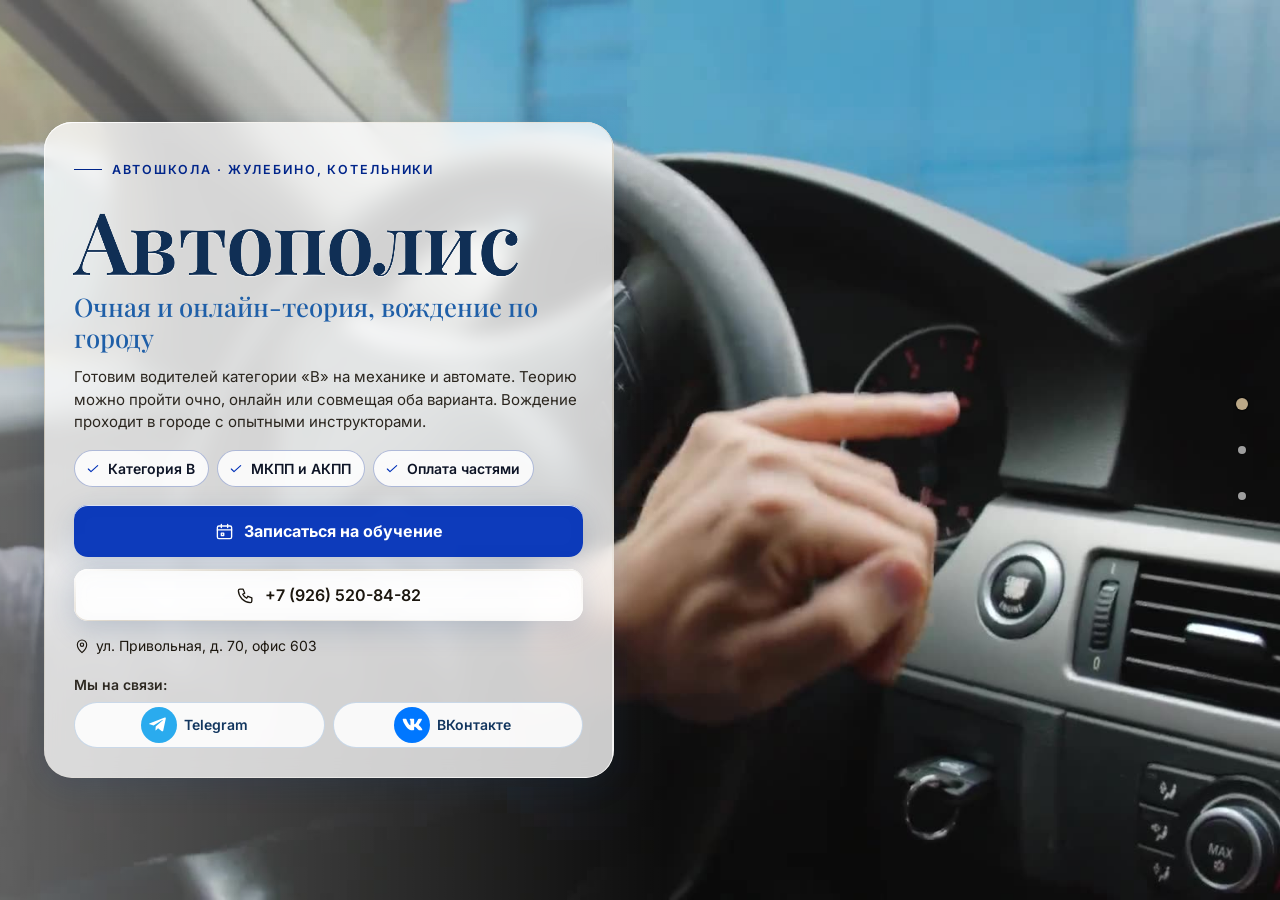
==== commit 8f304f60: "Автошкола: этап 1 — главная, цены, контакты" ====
--- a/index.html
+++ b/index.html
@@ -668,7 +668,7 @@
     <a class="brand" href="#home" data-go="home" aria-label="Автошкола «Автополис»">
       <span class="brand-t"><span class="brand-s">Автошкола</span><span class="brand-n">Автополис</span></span>
     </a>
-    <ul class="nav" id="nav"><li><a class="nav-a" href="#home" data-go="home">Главная</a></li><li><a class="nav-a" href="#services" data-go="services">Тарифы</a></li><li><a class="nav-a" href="#contacts" data-go="contacts">Филиалы</a></li><li><a class="nav-a" href="credits.html">О сайте</a></li></ul>
+    <ul class="nav" id="nav"><li><a class="nav-a" href="#home" data-go="home">Главная</a></li><li><a class="nav-a" href="#services" data-go="services">Тарифы</a></li><li><a class="nav-a" href="#contacts" data-go="contacts">Контакты</a></li><li><a class="nav-a" href="credits.html">О сайте</a></li></ul>
     <div class="hdr-tools">
       <div class="hdr-a11y" role="group" aria-label="Размер текста, контраст и тема">
         <button class="tool tool-a" id="fsDown" type="button" title="Мельче" aria-label="Мельче"><span>А−</span></button>
@@ -686,7 +686,7 @@
 <nav class="mmenu" id="mmenu" aria-label="Меню">
   <a href="#home" data-go="home"><span>Главная</span></a>
   <a href="#services" data-go="services"><span>Тарифы</span></a>
-  <a href="#contacts" data-go="contacts"><span>Филиалы</span></a>
+  <a href="#contacts" data-go="contacts"><span>Контакты</span></a>
   <a href="credits.html"><span>О сайте</span></a>
   <div class="mm-set">
     <div class="mm-tools" role="group" aria-label="Размер текста, контраст и тема"><button type="button" data-proxy="#fsDown" aria-label="Мельче"><span>А−</span></button><button type="button" data-proxy="#fsUp" aria-label="Крупнее"><span>А+</span></button><button type="button" data-proxy="#hcBtn" aria-label="Для слабовидящих"><svg class="ico"><use href="#ico-eye"/></svg></button><button type="button" data-proxy="#themeBtn" aria-label="Тёмная / светлая тема"><svg class="ico moon"><use href="#ico-moon"/></svg><svg class="ico sun"><use href="#ico-sun"/></svg></button></div>
@@ -747,9 +747,9 @@
     <section class="sec nk-sec" id="contacts" data-title="nav_contacts">
       <div class="sec-bg" aria-hidden="true"><picture class="city-bg"><source media="(max-width:760px)" srcset="img/city-bg-m.jpg"><img src="img/city-bg.jpg" alt="" loading="lazy" decoding="async"></picture><div class="a4bg vl-scheme" aria-hidden="true"><svg viewBox="0 0 1600 900" preserveAspectRatio="xMidYMid slice" focusable="false"><path class="vls-wave" d="M0 820 C 300 790, 700 850, 1000 810 S 1400 780, 1600 820M0 860 C 400 830, 800 890, 1600 850"/><path id="vlr1" class="vls-route" d="M448 377 Q826 323 1152 523"/><circle class="vls-ring" cx="448" cy="377" r="16" style="animation-delay:-0.00s"/><circle class="vls-pt" cx="448" cy="377" r="9"/><circle class="vls-ring" cx="1152" cy="523" r="16" style="animation-delay:-0.45s"/><circle class="vls-pt" cx="1152" cy="523" r="9"/><circle class="vls-hub" cx="448" cy="377" r="13"/><circle class="vls-dot" r="6"><animateMotion dur="4.9s" begin="-0.7s" repeatCount="indefinite"><mpath href="#vlr1"/></animateMotion></circle></svg></div></div>
       <div class="sec-scroll"><div class="wrap">
-        <div class="sec-head glass glow"><span class="kicker rv" style="--i:0">Филиалы</span><h2 class="h2 rv" style="--i:1">Как нас найти</h2></div>
+        <div class="sec-head glass glow"><span class="kicker rv" style="--i:0">Контакты</span><h2 class="h2 rv" style="--i:1">Как нас найти</h2></div>
         <div class="contacts nk-contacts vl-contacts">
-          <div class="cbox vl-offs rv"><ul class="vl-ol vl-flat"><li><span>Жулебино</span><a class="addr-link" href="https://yandex.ru/maps/?ll=37.8534932,55.6783033&z=16&pt=37.8534932,55.6783033" target="_blank" rel="noopener">ул. Привольная, д. 70, офис 603</a><span class="addr-note">вт 11:00–20:00, ср–пт 11:00–19:00, сб 11:00–16:00, пн и вс выходной</span></li><li><span>Люберцы</span><a class="addr-link" href="https://yandex.ru/maps/?ll=37.9023765,55.6725836&z=16&pt=37.9023765,55.6725836" target="_blank" rel="noopener">ул. Котельническая, д. 4</a></li></ul><p class=vl-more>Записаться можно по телефону +7 (926) 520-84-82 или заявкой на сайте.</p></div>
+          <div class="cbox vl-offs rv"><details class="vl-grp" open><summary><svg class="ico"><use href="#ico-pin"/></svg>Автошкола<small>1 адрес</small></summary><ul class="vl-ol"><li><span>Жулебино</span><a class="addr-link" href="https://yandex.ru/maps/?ll=37.8534932,55.6783033&z=16&pt=37.8534932,55.6783033" target="_blank" rel="noopener">ул. Привольная, д. 70, офис 603</a><span class="addr-note">вт 11:00–20:00, ср–пт 11:00–19:00, сб 11:00–16:00, пн и вс выходной</span></li></ul></details><details class="vl-grp"><summary><svg class="ico"><use href="#ico-pin"/></svg>Учебная площадка<small>1 адрес</small></summary><ul class="vl-ol"><li><span>Люберцы</span><a class="addr-link" href="https://yandex.ru/maps/?ll=37.9023765,55.6725836&z=16&pt=37.9023765,55.6725836" target="_blank" rel="noopener">ул. Котельническая, д. 4</a></li></ul></details><p class="vl-more">Записаться можно по телефону +7 (926) 520-84-82 или заявкой на сайте.</p></div>
           <div class="cbox mapbox rv" style="--i:3">
             <a class="map-static" href="https://yandex.ru/maps/?ll=37.8779,55.6754&z=13&pt=37.8534932,55.6783033,pm2orm1~37.9023765,55.6725836,pm2orm2" target="_blank" rel="noopener" aria-label="Открыть карту в Яндекс Картах"><img src="img/map-static.webp" width="720" height="300" alt="Карта: адреса автошколы" loading="lazy" decoding="async"><span class="map-osm">© OpenStreetMap</span></a><div class="map"><iframe data-src="https://yandex.ru/map-widget/v1/?ll=37.8779,55.6754&z=13&pt=37.8534932,55.6783033,pm2orm1~37.9023765,55.6725836,pm2orm2" title="Карта: Автошкола «Автополис»" allowfullscreen></iframe></div>
             <p class="vl-tel"><svg class="ico"><use href="#ico-phone"/></svg><a class="tel" href="tel:+79265208482">+7 (926) 520-84-82</a><span class="addr-note"><span class="nw">вт с 11:00 до 20:00, ср–пт с 11:00 до 19:00</span> · <span class="nw">сб с 11:00 до 16:00, пн и вс выходной</span></span><span class="addr-note">Главный офис: <a class="tel" href="tel:+74959814696">+7 (495) 981-46-96</a></span></p>
